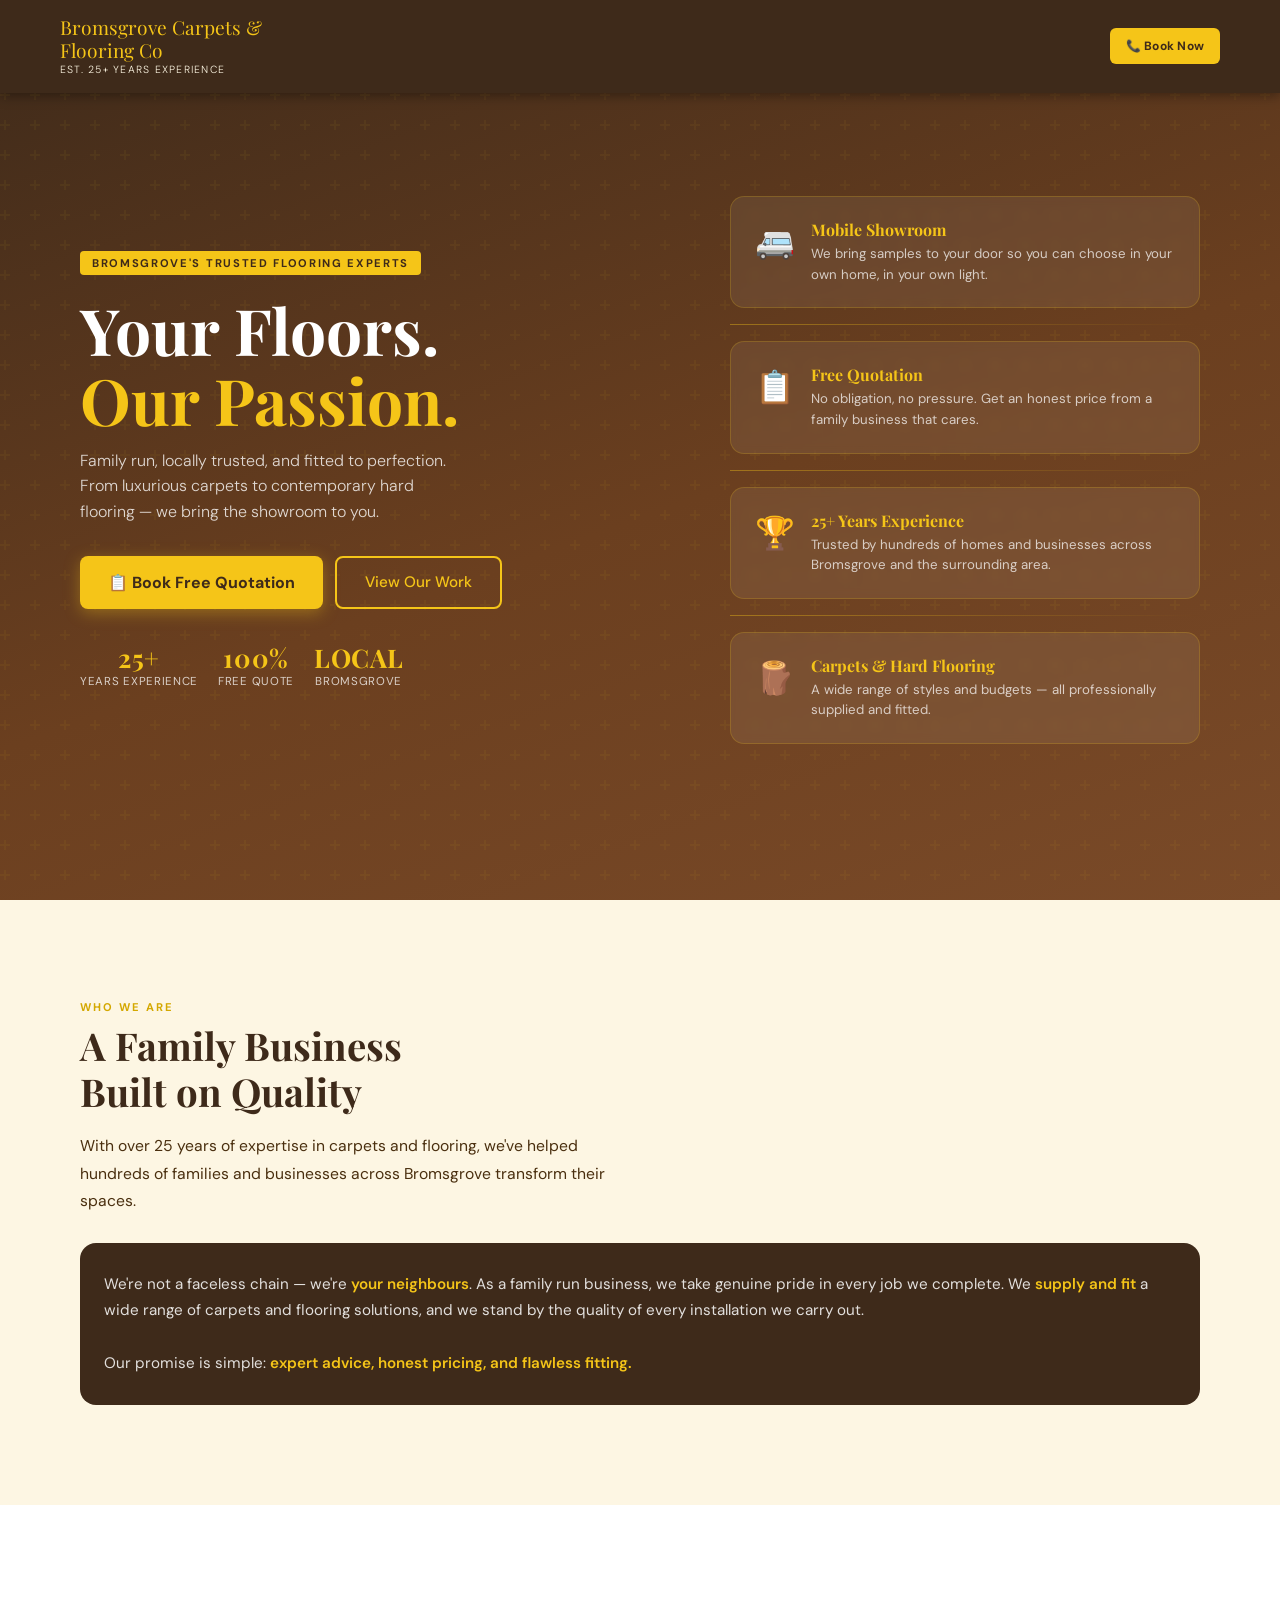
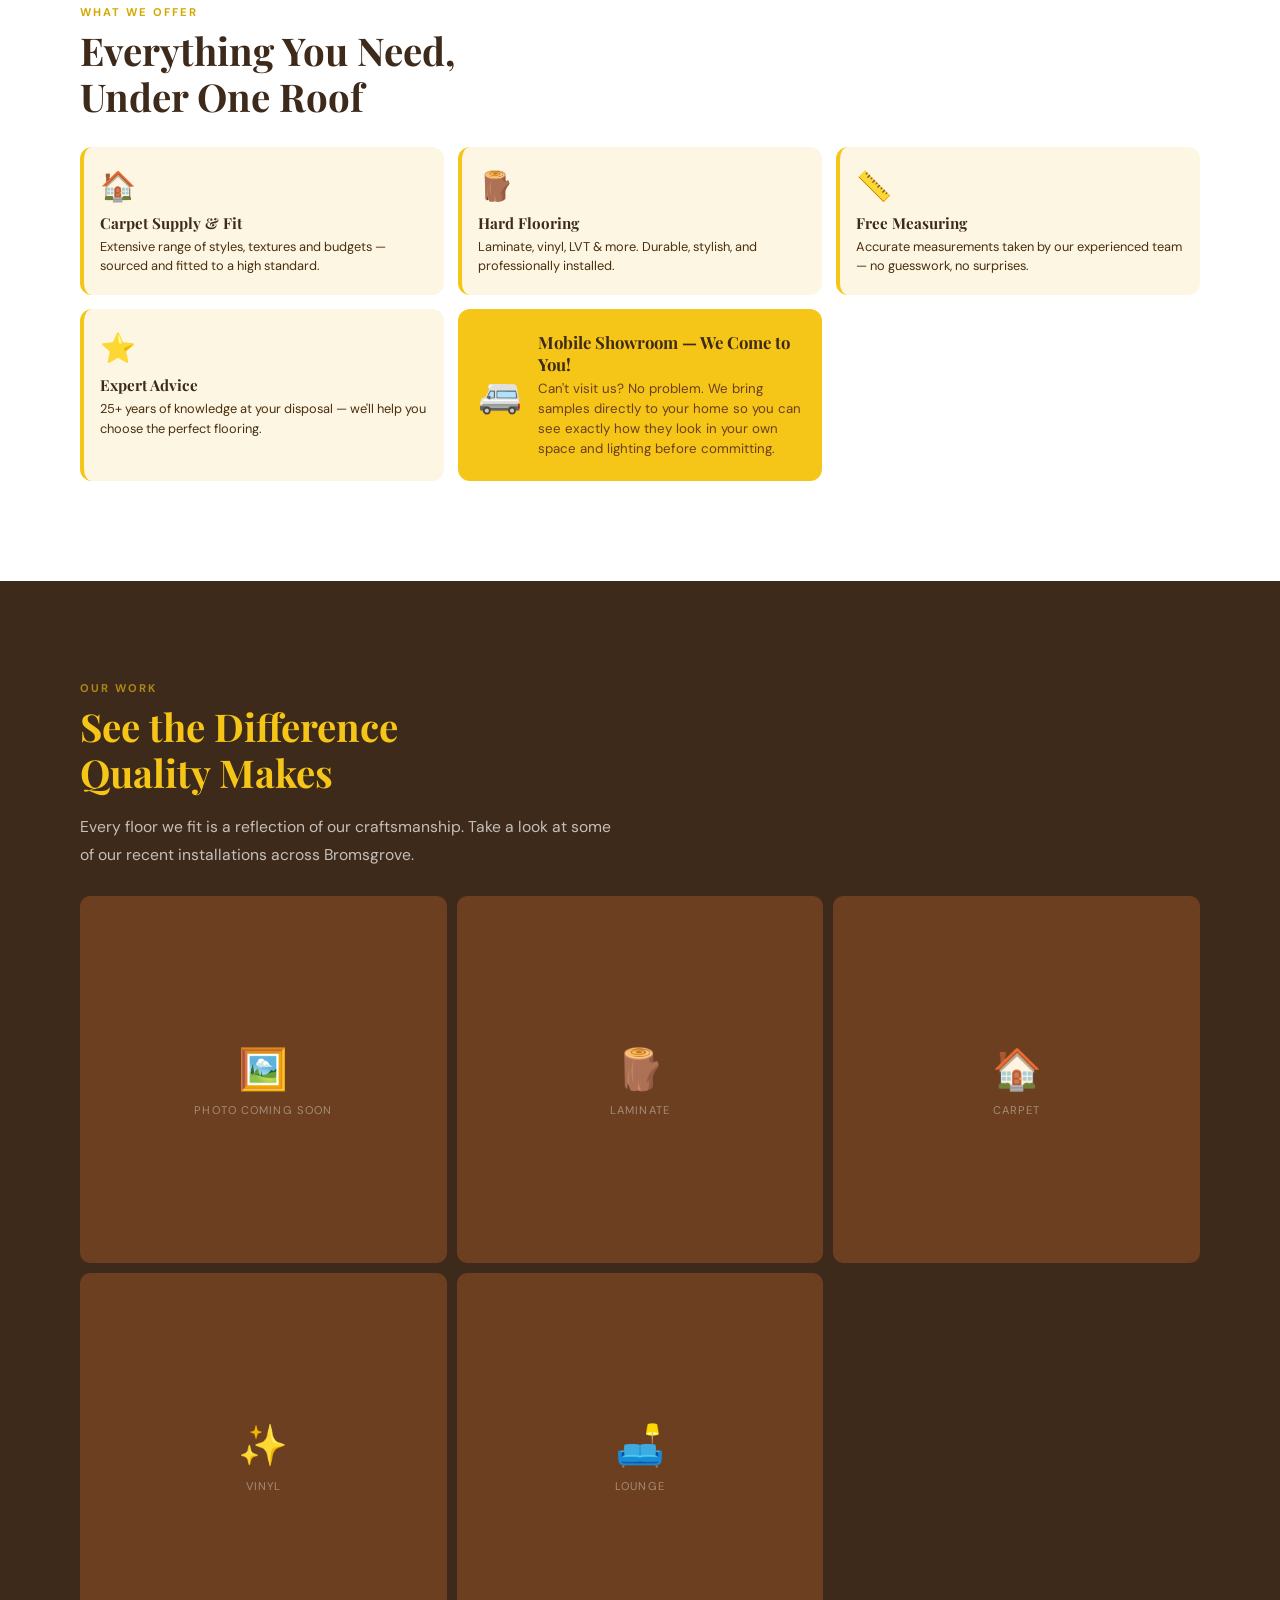
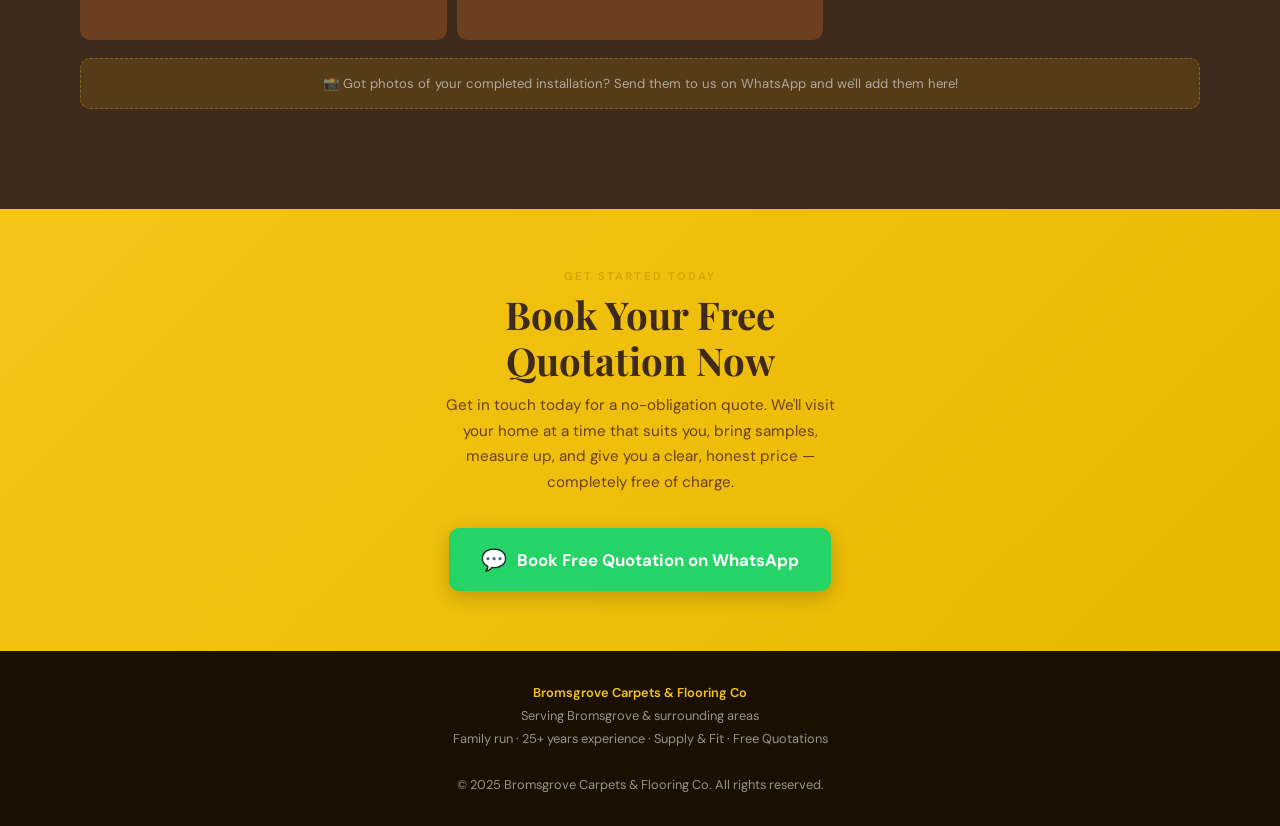
==== index.html @ 05d403a6 "Update index.html" ====
<!DOCTYPE html>
<html lang="en">
<head>
<meta charset="UTF-8">
<meta name="viewport" content="width=device-width, initial-scale=1.0">
<meta name="description" content="Bromsgrove Carpets & Flooring Co – Family run business with over 25 years of experience. Supply, fit, free quotation & mobile showroom in Bromsgrove.">
<meta name="keywords" content="carpets Bromsgrove, flooring Bromsgrove, carpet fitting Bromsgrove, flooring company Bromsgrove, carpet supply fit Bromsgrove">
<title>Bromsgrove Carpets & Flooring Co</title>
<link rel="preconnect" href="https://fonts.googleapis.com">
<link href="https://fonts.googleapis.com/css2?family=Playfair+Display:wght@700;900&family=DM+Sans:wght@300;400;500&display=swap" rel="stylesheet">
<style>
  :root {
    --yellow: #F5C518;
    --yellow-light: #FDE97A;
    --yellow-dark: #D4A800;
    --brown: #3E2A1A;
    --brown-mid: #6B3F1F;
    --brown-light: #A0673A;
    --cream: #FDF6E3;
    --white: #FFFFFF;
    --text-dark: #1A0F00;
    --text-mid: #4A2F0F;
  }

  * { margin: 0; padding: 0; box-sizing: border-box; }

  html { scroll-behavior: smooth; }

  body {
    font-family: 'DM Sans', sans-serif;
    background: var(--cream);
    color: var(--text-dark);
    overflow-x: hidden;
  }

  /* ── HEADER / NAV ── */
  nav {
    position: fixed; top: 0; width: 100%; z-index: 100;
    background: var(--brown);
    display: flex; align-items: center; justify-content: space-between;
    padding: 14px 20px;
    box-shadow: 0 2px 12px rgba(0,0,0,0.4);
  }

  .nav-logo {
    font-family: 'Playfair Display', serif;
    color: var(--yellow);
    font-size: 1.05rem;
    line-height: 1.2;
    max-width: 220px;
  }

  .nav-logo span {
    display: block;
    color: var(--cream);
    font-size: 0.65rem;
    font-family: 'DM Sans', sans-serif;
    font-weight: 300;
    letter-spacing: 0.12em;
    text-transform: uppercase;
    margin-top: 2px;
  }

  .nav-cta {
    background: var(--yellow);
    color: var(--brown);
    font-weight: 700;
    font-size: 0.75rem;
    padding: 10px 16px;
    border-radius: 6px;
    text-decoration: none;
    white-space: nowrap;
    letter-spacing: 0.02em;
    transition: background 0.2s, transform 0.15s;
  }

  .nav-cta:hover { background: var(--yellow-dark); transform: scale(1.03); }

  /* ── HERO ── */
  .hero {
    min-height: 100vh;
    background: linear-gradient(160deg, var(--brown) 0%, var(--brown-mid) 55%, #7a4a28 100%);
    display: flex;
    flex-direction: column;
    justify-content: center;
    align-items: flex-start;
    padding: 110px 24px 60px;
    position: relative;
    overflow: hidden;
  }

  .hero-inner {
    display: flex;
    flex-direction: column;
    width: 100%;
    gap: 40px;
  }

  .hero-left { flex: 1; }

  .hero-right {
    display: none;
  }

  .hero::before {
    content: '';
    position: absolute; inset: 0;
    background: url("data:image/svg+xml,%3Csvg width='60' height='60' viewBox='0 0 60 60' xmlns='http://www.w3.org/2000/svg'%3E%3Cg fill='none' fill-rule='evenodd'%3E%3Cg fill='%23F5C518' fill-opacity='0.05'%3E%3Cpath d='M36 34v-4h-2v4h-4v2h4v4h2v-4h4v-2h-4zm0-30V0h-2v4h-4v2h4v4h2V6h4V4h-4zM6 34v-4H4v4H0v2h4v4h2v-4h4v-2H6zM6 4V0H4v4H0v2h4v4h2V6h4V4H6z'/%3E%3C/g%3E%3C/g%3E%3C/svg%3E");
    pointer-events: none;
  }

  .hero-tag {
    background: var(--yellow);
    color: var(--brown);
    font-size: 0.7rem;
    font-weight: 700;
    letter-spacing: 0.15em;
    text-transform: uppercase;
    padding: 5px 12px;
    border-radius: 4px;
    margin-bottom: 20px;
    display: inline-block;
    animation: fadeUp 0.6s ease both;
  }

  .hero h1 {
    font-family: 'Playfair Display', serif;
    color: var(--white);
    font-size: clamp(2.4rem, 9vw, 4rem);
    line-height: 1.1;
    margin-bottom: 12px;
    animation: fadeUp 0.6s 0.1s ease both;
  }

  .hero h1 em {
    color: var(--yellow);
    font-style: normal;
  }

  .hero-sub {
    color: rgba(255,255,255,0.8);
    font-size: 1rem;
    font-weight: 300;
    line-height: 1.6;
    max-width: 380px;
    margin-bottom: 32px;
    animation: fadeUp 0.6s 0.2s ease both;
  }

  .hero-buttons {
    display: flex; flex-direction: column; gap: 12px; width: 100%;
    animation: fadeUp 0.6s 0.3s ease both;
  }

  .btn-primary {
    background: var(--yellow);
    color: var(--brown);
    font-weight: 700;
    font-size: 1rem;
    padding: 16px 28px;
    border-radius: 8px;
    text-decoration: none;
    text-align: center;
    display: block;
    transition: background 0.2s, transform 0.15s, box-shadow 0.2s;
    box-shadow: 0 4px 16px rgba(245,197,24,0.35);
  }

  .btn-primary:hover { background: var(--yellow-dark); transform: translateY(-2px); box-shadow: 0 6px 20px rgba(245,197,24,0.45); }

  .btn-secondary {
    background: transparent;
    color: var(--yellow);
    font-weight: 500;
    font-size: 0.95rem;
    padding: 14px 28px;
    border-radius: 8px;
    text-decoration: none;
    text-align: center;
    display: block;
    border: 2px solid var(--yellow);
    transition: background 0.2s, color 0.2s;
  }

  .btn-secondary:hover { background: rgba(245,197,24,0.12); }

  .hero-badges {
    display: flex; gap: 20px; margin-top: 36px;
    animation: fadeUp 0.6s 0.4s ease both;
  }

  .badge {
    text-align: center;
    color: rgba(255,255,255,0.75);
    font-size: 0.72rem;
    text-transform: uppercase;
    letter-spacing: 0.06em;
  }

  .badge strong {
    display: block;
    font-family: 'Playfair Display', serif;
    font-size: 1.6rem;
    color: var(--yellow);
    line-height: 1;
    margin-bottom: 3px;
  }

  /* ── SECTIONS ── */
  section { padding: 60px 24px; }

  .section-label {
    font-size: 0.7rem;
    font-weight: 700;
    letter-spacing: 0.18em;
    text-transform: uppercase;
    color: var(--yellow-dark);
    margin-bottom: 8px;
  }

  .section-title {
    font-family: 'Playfair Display', serif;
    font-size: clamp(1.7rem, 6vw, 2.4rem);
    color: var(--brown);
    line-height: 1.2;
    margin-bottom: 18px;
  }

  .section-body {
    color: var(--text-mid);
    font-size: 0.98rem;
    line-height: 1.75;
    max-width: 540px;
  }

  /* ── ABOUT ── */
  .about { background: var(--cream); }

  .about-card {
    background: var(--brown);
    border-radius: 16px;
    padding: 28px 24px;
    margin-top: 28px;
  }

  .about-card p {
    color: rgba(255,255,255,0.85);
    font-size: 0.95rem;
    line-height: 1.75;
  }

  .about-card p strong { color: var(--yellow); font-weight: 600; }

  /* ── SERVICES ── */
  .services { background: var(--white); }

  .service-grid {
    display: grid;
    grid-template-columns: 1fr 1fr;
    gap: 14px;
    margin-top: 28px;
  }

  .service-item {
    background: var(--cream);
    border-radius: 12px;
    padding: 20px 16px;
    border-left: 4px solid var(--yellow);
  }

  .service-item .icon { font-size: 1.8rem; margin-bottom: 8px; }

  .service-item h3 {
    font-family: 'Playfair Display', serif;
    font-size: 0.95rem;
    color: var(--brown);
    margin-bottom: 4px;
  }

  .service-item p {
    font-size: 0.8rem;
    color: var(--text-mid);
    line-height: 1.5;
  }

  .service-highlight {
    grid-column: 1 / -1;
    background: var(--yellow);
    border-left: none;
    border-radius: 12px;
    padding: 22px 20px;
    display: flex;
    align-items: center;
    gap: 16px;
  }

  .service-highlight .icon { font-size: 2.2rem; flex-shrink: 0; }

  .service-highlight h3 {
    font-family: 'Playfair Display', serif;
    font-size: 1.05rem;
    color: var(--brown);
    margin-bottom: 4px;
  }

  .service-highlight p { font-size: 0.83rem; color: var(--brown-mid); line-height: 1.5; }

  /* ── GALLERY ── */
  .gallery { background: var(--brown); }

  .gallery .section-title { color: var(--yellow); }
  .gallery .section-label { color: rgba(245,197,24,0.6); }
  .gallery .section-body { color: rgba(255,255,255,0.7); }

  .gallery-grid {
    display: grid;
    grid-template-columns: 1fr 1fr;
    gap: 10px;
    margin-top: 28px;
  }

  .gallery-item {
    aspect-ratio: 1;
    border-radius: 10px;
    overflow: hidden;
    position: relative;
    background: var(--brown-mid);
    display: flex;
    align-items: center;
    justify-content: center;
    font-size: 2.5rem;
  }

  .gallery-item.wide { grid-column: 1 / -1; aspect-ratio: 2/1; }

  .gallery-placeholder {
    display: flex;
    flex-direction: column;
    align-items: center;
    gap: 8px;
  }

  .gallery-placeholder span {
    font-size: 0.7rem;
    color: rgba(255,255,255,0.4);
    font-family: 'DM Sans', sans-serif;
    text-transform: uppercase;
    letter-spacing: 0.1em;
  }

  .gallery-add-note {
    margin-top: 18px;
    padding: 14px 18px;
    background: rgba(245,197,24,0.12);
    border-radius: 10px;
    border: 1px dashed rgba(245,197,24,0.3);
    color: rgba(255,255,255,0.55);
    font-size: 0.82rem;
    text-align: center;
    line-height: 1.6;
  }

  /* ── QUOTE CTA ── */
  .quote-cta {
    background: linear-gradient(135deg, var(--yellow) 0%, #E8B800 100%);
    text-align: center;
    padding: 60px 24px;
  }

  .quote-cta .section-title { color: var(--brown); margin-bottom: 10px; }

  .quote-cta p {
    color: var(--brown-mid);
    font-size: 0.95rem;
    line-height: 1.7;
    margin-bottom: 32px;
    max-width: 400px;
    margin-left: auto;
    margin-right: auto;
  }

  .btn-whatsapp {
    background: #25D366;
    color: white;
    font-weight: 700;
    font-size: 1.05rem;
    padding: 18px 32px;
    border-radius: 10px;
    text-decoration: none;
    display: inline-flex;
    align-items: center;
    gap: 10px;
    box-shadow: 0 6px 20px rgba(0,0,0,0.2);
    transition: transform 0.15s, box-shadow 0.2s;
  }

  .btn-whatsapp:hover { transform: translateY(-2px); box-shadow: 0 8px 24px rgba(0,0,0,0.25); }

  .whatsapp-icon { font-size: 1.3rem; }

  /* ── FOOTER ── */
  footer {
    background: var(--text-dark);
    color: rgba(255,255,255,0.55);
    text-align: center;
    padding: 30px 24px;
    font-size: 0.8rem;
    line-height: 1.8;
  }

  footer strong { color: var(--yellow); font-weight: 600; }

  /* ── ANIMATIONS ── */
  @keyframes fadeUp {
    from { opacity: 0; transform: translateY(22px); }
    to { opacity: 1; transform: translateY(0); }
  }

  /* ── DESKTOP ── */
  @media (min-width: 640px) {
    .hero { padding: 120px 48px 80px; }
    .hero-buttons { flex-direction: row; width: auto; }
    .btn-primary, .btn-secondary { display: inline-block; }
    section { padding: 80px 48px; }
    .service-grid { grid-template-columns: 1fr 1fr 1fr; }
    .service-highlight { grid-column: auto; }
    .gallery-grid { grid-template-columns: repeat(3, 1fr); }
    .gallery-item.wide { grid-column: auto; aspect-ratio: 1; }
  }

  @media (min-width: 900px) {
    nav { padding: 16px 60px; }
    .nav-logo { font-size: 1.2rem; }
    section { padding: 100px 80px; }
    .hero { padding: 140px 80px 100px; align-items: center; }
    .hero-inner { flex-direction: row; align-items: center; }
    .hero-right {
      display: flex;
      flex: 0 0 42%;
      flex-direction: column;
      gap: 14px;
      animation: fadeUp 0.6s 0.35s ease both;
    }
    .hero-card {
      background: rgba(255,255,255,0.07);
      border: 1px solid rgba(245,197,24,0.2);
      border-radius: 14px;
      padding: 22px 24px;
      display: flex;
      align-items: flex-start;
      gap: 16px;
      backdrop-filter: blur(4px);
      transition: background 0.2s, border-color 0.2s;
    }
    .hero-card:hover {
      background: rgba(255,255,255,0.11);
      border-color: rgba(245,197,24,0.45);
    }
    .hero-card-icon {
      font-size: 2rem;
      flex-shrink: 0;
      margin-top: 2px;
    }
    .hero-card h3 {
      font-family: 'Playfair Display', serif;
      color: var(--yellow);
      font-size: 1rem;
      margin-bottom: 4px;
    }
    .hero-card p {
      color: rgba(255,255,255,0.72);
      font-size: 0.83rem;
      line-height: 1.55;
    }
    .hero-card-divider {
      height: 1px;
      background: linear-gradient(to right, rgba(245,197,24,0.4), transparent);
      margin: 2px 0;
    }
  }
</style>
</head>
<body>

<!-- NAV -->
<nav>
  <div class="nav-logo">
    Bromsgrove Carpets &amp; Flooring Co
    <span>Est. 25+ Years Experience</span>
  </div>
  <a href="https://wa.me/447700000000?text=Hi!%20I%27d%20like%20to%20book%20a%20free%20quotation." class="nav-cta" target="_blank">📞 Book Now</a>
</nav>

<!-- HERO -->
<section class="hero">
  <div class="hero-inner">
    <div class="hero-left">
      <div class="hero-tag">Bromsgrove's Trusted Flooring Experts</div>
      <h1>Your Floors.<br><em>Our Passion.</em></h1>
      <p class="hero-sub">Family run, locally trusted, and fitted to perfection. From luxurious carpets to contemporary hard flooring — we bring the showroom to you.</p>

      <div class="hero-buttons">
        <a href="https://wa.me/447700000000?text=Hi!%20I%27d%20like%20to%20book%20a%20free%20quotation." class="btn-primary" target="_blank">📋 Book Free Quotation</a>
        <a href="#gallery" class="btn-secondary">View Our Work</a>
      </div>

      <div class="hero-badges">
        <div class="badge"><strong>25+</strong>Years Experience</div>
        <div class="badge"><strong>100%</strong>Free Quote</div>
        <div class="badge"><strong>Local</strong>Bromsgrove</div>
      </div>
    </div>

    <div class="hero-right">
      <div class="hero-card">
        <div class="hero-card-icon">🚐</div>
        <div>
          <h3>Mobile Showroom</h3>
          <p>We bring samples to your door so you can choose in your own home, in your own light.</p>
        </div>
      </div>
      <div class="hero-card-divider"></div>
      <div class="hero-card">
        <div class="hero-card-icon">📋</div>
        <div>
          <h3>Free Quotation</h3>
          <p>No obligation, no pressure. Get an honest price from a family business that cares.</p>
        </div>
      </div>
      <div class="hero-card-divider"></div>
      <div class="hero-card">
        <div class="hero-card-icon">🏆</div>
        <div>
          <h3>25+ Years Experience</h3>
          <p>Trusted by hundreds of homes and businesses across Bromsgrove and the surrounding area.</p>
        </div>
      </div>
      <div class="hero-card-divider"></div>
      <div class="hero-card">
        <div class="hero-card-icon">🪵</div>
        <div>
          <h3>Carpets &amp; Hard Flooring</h3>
          <p>A wide range of styles and budgets — all professionally supplied and fitted.</p>
        </div>
      </div>
    </div>
  </div>
</section>

<!-- ABOUT -->
<section class="about" id="about">
  <div class="section-label">Who We Are</div>
  <h2 class="section-title">A Family Business<br>Built on Quality</h2>
  <p class="section-body">With over 25 years of expertise in carpets and flooring, we've helped hundreds of families and businesses across Bromsgrove transform their spaces.</p>
  <div class="about-card">
    <p>We're not a faceless chain — we're <strong>your neighbours</strong>. As a family run business, we take genuine pride in every job we complete. We <strong>supply and fit</strong> a wide range of carpets and flooring solutions, and we stand by the quality of every installation we carry out.<br><br>Our promise is simple: <strong>expert advice, honest pricing, and flawless fitting.</strong></p>
  </div>
</section>

<!-- SERVICES -->
<section class="services" id="services">
  <div class="section-label">What We Offer</div>
  <h2 class="section-title">Everything You Need,<br>Under One Roof</h2>

  <div class="service-grid">
    <div class="service-item">
      <div class="icon">🏠</div>
      <h3>Carpet Supply &amp; Fit</h3>
      <p>Extensive range of styles, textures and budgets — sourced and fitted to a high standard.</p>
    </div>
    <div class="service-item">
      <div class="icon">🪵</div>
      <h3>Hard Flooring</h3>
      <p>Laminate, vinyl, LVT &amp; more. Durable, stylish, and professionally installed.</p>
    </div>
    <div class="service-item">
      <div class="icon">📏</div>
      <h3>Free Measuring</h3>
      <p>Accurate measurements taken by our experienced team — no guesswork, no surprises.</p>
    </div>
    <div class="service-item">
      <div class="icon">⭐</div>
      <h3>Expert Advice</h3>
      <p>25+ years of knowledge at your disposal — we'll help you choose the perfect flooring.</p>
    </div>
    <div class="service-highlight">
      <div class="icon">🚐</div>
      <div>
        <h3>Mobile Showroom — We Come to You!</h3>
        <p>Can't visit us? No problem. We bring samples directly to your home so you can see exactly how they look in your own space and lighting before committing.</p>
      </div>
    </div>
  </div>
</section>

<!-- GALLERY -->
<section class="gallery" id="gallery">
  <div class="section-label">Our Work</div>
  <h2 class="section-title">See the Difference<br>Quality Makes</h2>
  <p class="section-body">Every floor we fit is a reflection of our craftsmanship. Take a look at some of our recent installations across Bromsgrove.</p>

  <div class="gallery-grid">
    <div class="gallery-item wide">
      <div class="gallery-placeholder">🖼️<span>Photo coming soon</span></div>
    </div>
    <div class="gallery-item">
      <div class="gallery-placeholder">🪵<span>Laminate</span></div>
    </div>
    <div class="gallery-item">
      <div class="gallery-placeholder">🏠<span>Carpet</span></div>
    </div>
    <div class="gallery-item">
      <div class="gallery-placeholder">✨<span>Vinyl</span></div>
    </div>
    <div class="gallery-item">
      <div class="gallery-placeholder">🛋️<span>Lounge</span></div>
    </div>
  </div>

  <div class="gallery-add-note">📸 Got photos of your completed installation? Send them to us on WhatsApp and we'll add them here!</div>
</section>

<!-- QUOTE CTA -->
<section class="quote-cta" id="contact">
  <div class="section-label">Get Started Today</div>
  <h2 class="section-title">Book Your Free<br>Quotation Now</h2>
  <p>Get in touch today for a no-obligation quote. We'll visit your home at a time that suits you, bring samples, measure up, and give you a clear, honest price — completely free of charge.</p>

  <a href="https://wa.me/447700000000?text=Hi!%20I%27d%20like%20to%20book%20a%20free%20flooring%20quotation%20please." class="btn-whatsapp" target="_blank">
    <span class="whatsapp-icon">💬</span>
    Book Free Quotation on WhatsApp
  </a>
</section>

<!-- FOOTER -->
<footer>
  <strong>Bromsgrove Carpets &amp; Flooring Co</strong><br>
  Serving Bromsgrove &amp; surrounding areas<br>
  Family run · 25+ years experience · Supply &amp; Fit · Free Quotations<br><br>
  © 2025 Bromsgrove Carpets &amp; Flooring Co. All rights reserved.
</footer>

</body>
</html>
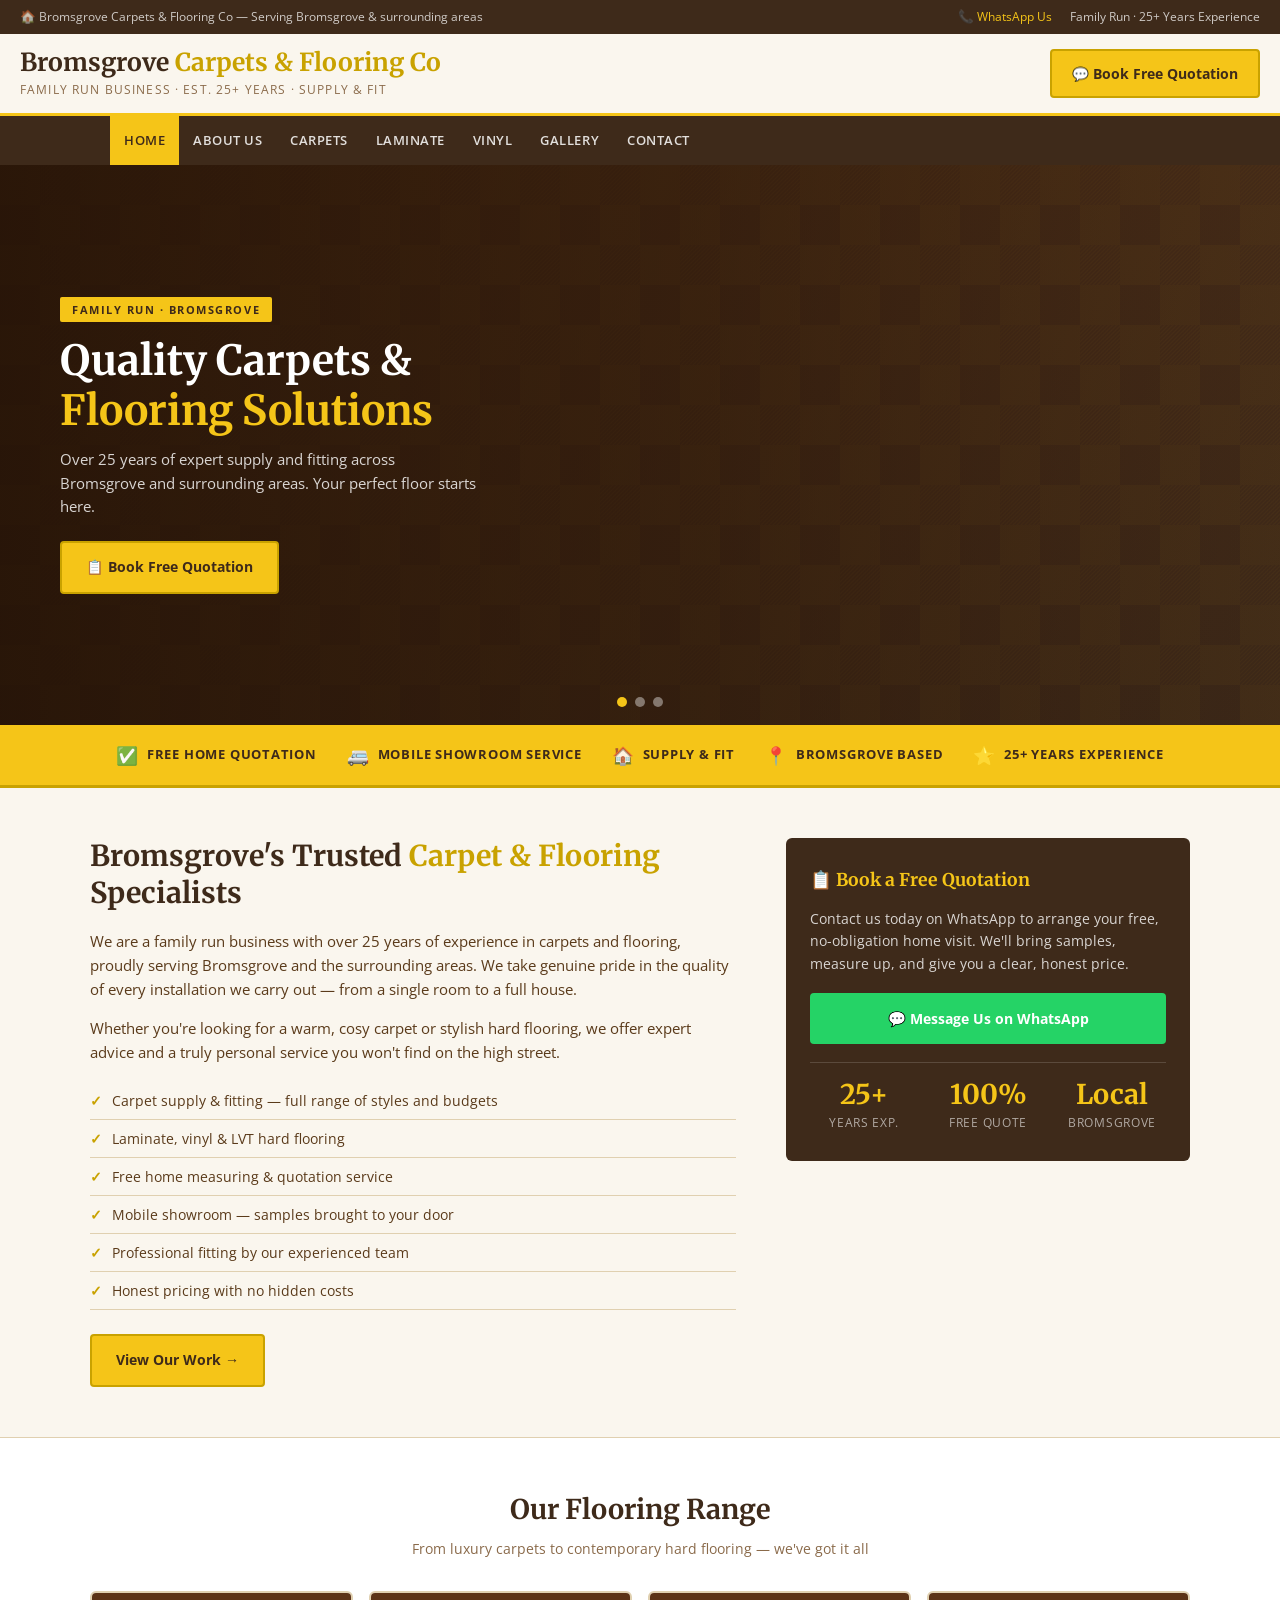
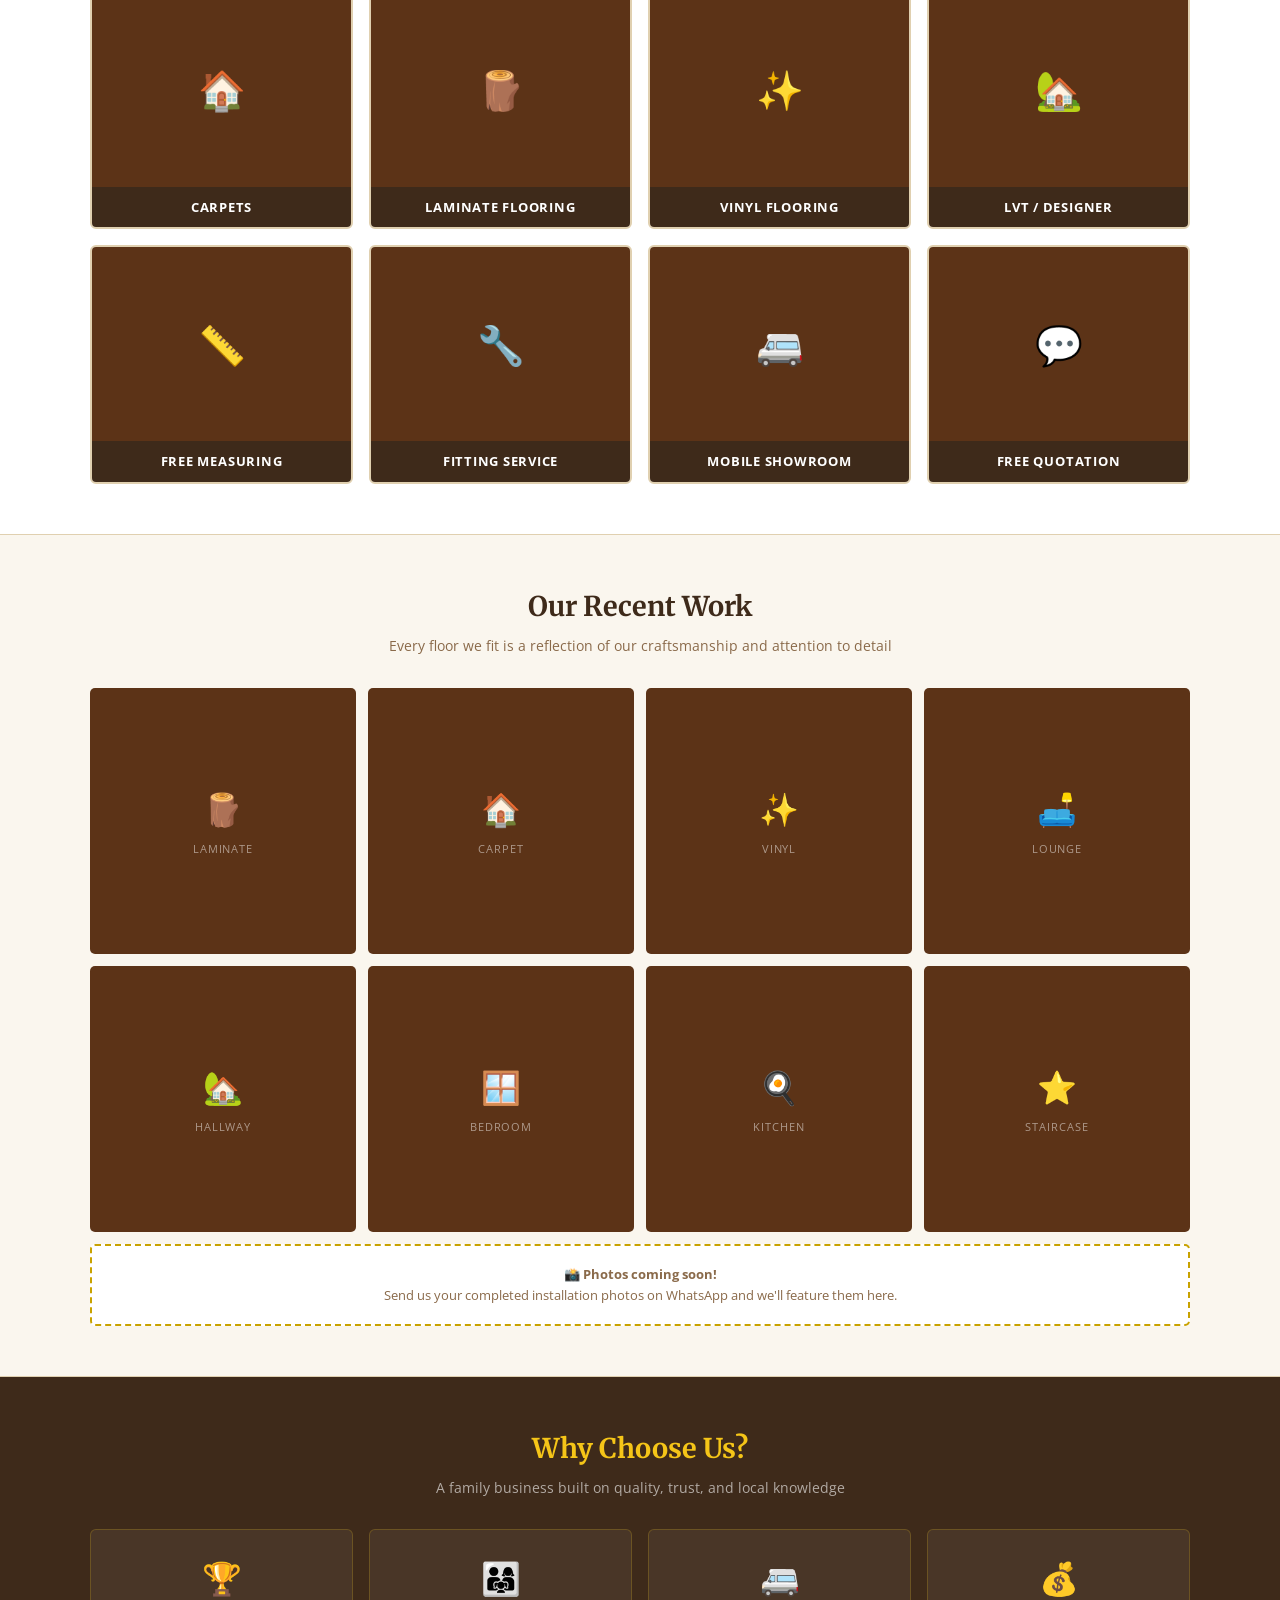
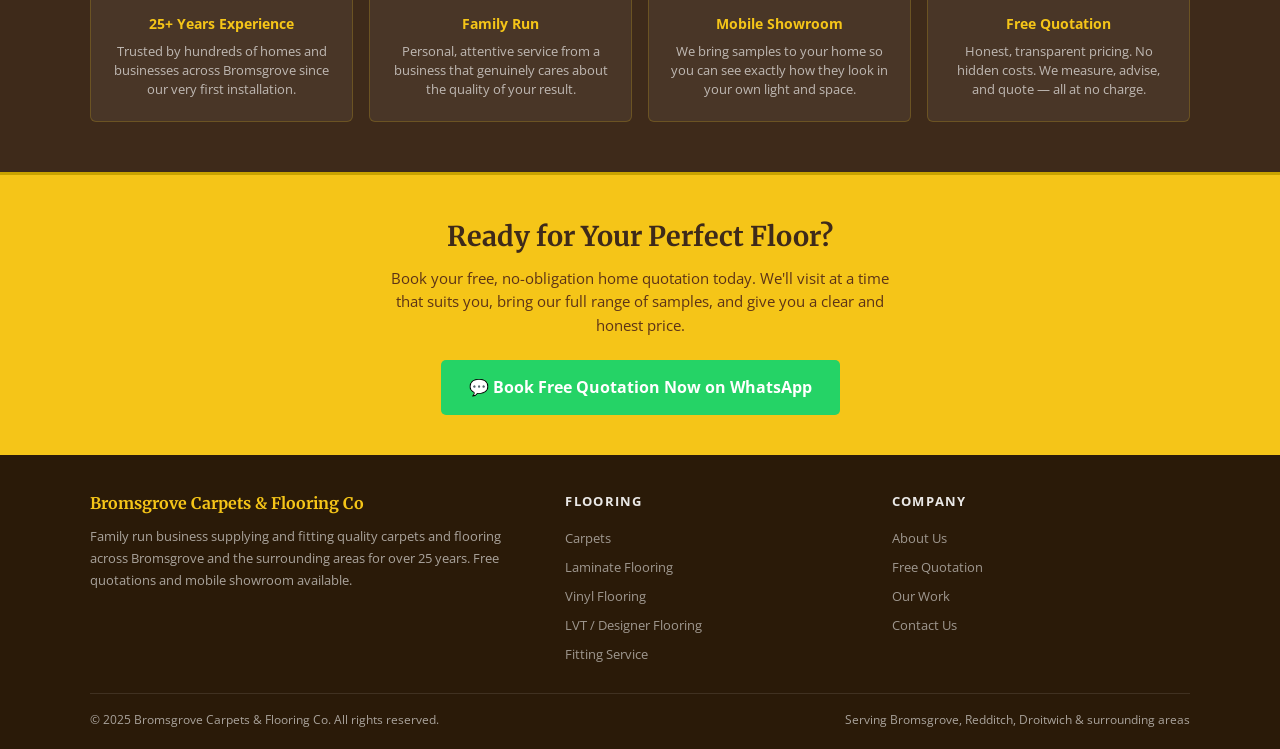
==== commit 839d3494: "Update index.html" ====
--- a/index.html
+++ b/index.html
@@ -3,642 +3,922 @@
 <head>
 <meta charset="UTF-8">
 <meta name="viewport" content="width=device-width, initial-scale=1.0">
-<meta name="description" content="Bromsgrove Carpets & Flooring Co – Family run business with over 25 years of experience. Supply, fit, free quotation & mobile showroom in Bromsgrove.">
-<meta name="keywords" content="carpets Bromsgrove, flooring Bromsgrove, carpet fitting Bromsgrove, flooring company Bromsgrove, carpet supply fit Bromsgrove">
-<title>Bromsgrove Carpets & Flooring Co</title>
+<meta name="description" content="Bromsgrove Carpets & Flooring Co – Family run business with over 25 years of experience supplying and fitting carpets and flooring in Bromsgrove. Free quotation & mobile showroom.">
+<meta name="keywords" content="carpets Bromsgrove, flooring Bromsgrove, carpet fitting Bromsgrove, flooring company Bromsgrove, carpet fitter Bromsgrove, free quotation flooring Bromsgrove">
+<title>Bromsgrove Carpets & Flooring Co | Carpet & Flooring Fitters Bromsgrove</title>
 <link rel="preconnect" href="https://fonts.googleapis.com">
-<link href="https://fonts.googleapis.com/css2?family=Playfair+Display:wght@700;900&family=DM+Sans:wght@300;400;500&display=swap" rel="stylesheet">
+<link href="https://fonts.googleapis.com/css2?family=Merriweather:wght@400;700&family=Open+Sans:wght@300;400;600;700&display=swap" rel="stylesheet">
 <style>
-  :root {
-    --yellow: #F5C518;
-    --yellow-light: #FDE97A;
-    --yellow-dark: #D4A800;
-    --brown: #3E2A1A;
-    --brown-mid: #6B3F1F;
-    --brown-light: #A0673A;
-    --cream: #FDF6E3;
-    --white: #FFFFFF;
-    --text-dark: #1A0F00;
-    --text-mid: #4A2F0F;
+
+* { margin: 0; padding: 0; box-sizing: border-box; }
+html { scroll-behavior: smooth; }
+
+:root {
+  --yellow: #F5C518;
+  --yellow-dark: #C9A200;
+  --yellow-pale: #FDF3C0;
+  --brown: #3E2A1A;
+  --brown-mid: #5C3317;
+  --brown-light: #8B5A2B;
+  --cream: #FAF6EE;
+  --white: #FFFFFF;
+  --text: #2a1a08;
+  --text-mid: #5a3a1a;
+  --text-light: #8a6a4a;
+  --border: #e0d0b0;
+}
+
+body {
+  font-family: 'Open Sans', sans-serif;
+  color: var(--text);
+  background: var(--white);
+  font-size: 15px;
+  line-height: 1.6;
+}
+
+a { color: var(--brown-mid); text-decoration: none; }
+a:hover { color: var(--yellow-dark); }
+
+/* ─── TOP BAR ─── */
+.topbar {
+  background: var(--brown);
+  color: rgba(255,255,255,0.75);
+  font-size: 0.78rem;
+  padding: 7px 20px;
+  display: flex;
+  justify-content: space-between;
+  align-items: center;
+  flex-wrap: wrap;
+  gap: 6px;
+}
+.topbar a { color: var(--yellow); }
+.topbar a:hover { color: var(--yellow-dark); }
+.topbar-right { display: flex; gap: 18px; align-items: center; }
+
+/* ─── HEADER ─── */
+header {
+  background: var(--cream);
+  border-bottom: 3px solid var(--yellow);
+  padding: 14px 20px;
+  display: flex;
+  align-items: center;
+  justify-content: space-between;
+  flex-wrap: wrap;
+  gap: 12px;
+}
+
+.logo-block h1 {
+  font-family: 'Merriweather', serif;
+  font-size: clamp(1.1rem, 3.5vw, 1.55rem);
+  color: var(--brown);
+  line-height: 1.2;
+}
+
+.logo-block h1 span { color: var(--yellow-dark); }
+
+.logo-block p {
+  font-size: 0.72rem;
+  color: var(--text-light);
+  text-transform: uppercase;
+  letter-spacing: 0.1em;
+  margin-top: 3px;
+}
+
+.header-cta {
+  background: var(--yellow);
+  color: var(--brown);
+  font-weight: 700;
+  font-size: 0.85rem;
+  padding: 12px 20px;
+  border-radius: 4px;
+  display: inline-flex;
+  align-items: center;
+  gap: 8px;
+  white-space: nowrap;
+  border: 2px solid var(--yellow-dark);
+  transition: background 0.2s;
+}
+.header-cta:hover { background: var(--yellow-dark); color: var(--white); }
+
+/* ─── NAV ─── */
+nav {
+  background: var(--brown);
+  position: sticky;
+  top: 0;
+  z-index: 100;
+}
+
+.nav-inner {
+  display: flex;
+  align-items: center;
+  justify-content: space-between;
+  padding: 0 20px;
+  max-width: 1100px;
+  margin: 0 auto;
+}
+
+.nav-links {
+  display: flex;
+  list-style: none;
+  flex-wrap: wrap;
+}
+
+.nav-links li a {
+  display: block;
+  color: rgba(255,255,255,0.85);
+  font-size: 0.8rem;
+  font-weight: 600;
+  letter-spacing: 0.04em;
+  text-transform: uppercase;
+  padding: 14px 14px;
+  transition: background 0.15s, color 0.15s;
+}
+
+.nav-links li a:hover,
+.nav-links li a.active {
+  background: var(--yellow);
+  color: var(--brown);
+}
+
+.nav-mobile-btn {
+  display: none;
+  background: none;
+  border: none;
+  color: var(--yellow);
+  font-size: 1.6rem;
+  cursor: pointer;
+  padding: 10px 0;
+}
+
+/* ─── HERO SLIDER ─── */
+.hero {
+  position: relative;
+  background: var(--brown);
+  overflow: hidden;
+  height: 420px;
+}
+
+@media (min-width: 768px) { .hero { height: 500px; } }
+@media (min-width: 1100px) { .hero { height: 560px; } }
+
+.slide {
+  position: absolute; inset: 0;
+  display: flex;
+  align-items: center;
+  opacity: 0;
+  transition: opacity 0.8s ease;
+  pointer-events: none;
+}
+
+.slide.active { opacity: 1; pointer-events: all; }
+
+.slide-bg {
+  position: absolute; inset: 0;
+  background-size: cover;
+  background-position: center;
+  transform: scale(1.04);
+  transition: transform 6s ease;
+}
+
+.slide.active .slide-bg { transform: scale(1); }
+
+.slide-overlay {
+  position: absolute; inset: 0;
+  background: linear-gradient(to right, rgba(30,15,5,0.82) 0%, rgba(30,15,5,0.5) 55%, rgba(30,15,5,0.1) 100%);
+}
+
+.slide-content {
+  position: relative; z-index: 2;
+  padding: 30px 28px;
+  max-width: 580px;
+}
+
+@media (min-width: 768px) { .slide-content { padding: 40px 60px; } }
+
+.slide-tag {
+  display: inline-block;
+  background: var(--yellow);
+  color: var(--brown);
+  font-size: 0.68rem;
+  font-weight: 700;
+  letter-spacing: 0.14em;
+  text-transform: uppercase;
+  padding: 4px 12px;
+  border-radius: 2px;
+  margin-bottom: 14px;
+}
+
+.slide-content h2 {
+  font-family: 'Merriweather', serif;
+  color: var(--white);
+  font-size: clamp(1.6rem, 5vw, 2.6rem);
+  line-height: 1.2;
+  margin-bottom: 12px;
+}
+
+.slide-content h2 em {
+  color: var(--yellow);
+  font-style: normal;
+}
+
+.slide-content p {
+  color: rgba(255,255,255,0.82);
+  font-size: 0.93rem;
+  margin-bottom: 22px;
+  max-width: 420px;
+}
+
+.btn-yellow {
+  background: var(--yellow);
+  color: var(--brown);
+  font-weight: 700;
+  font-size: 0.88rem;
+  padding: 13px 24px;
+  border-radius: 4px;
+  display: inline-block;
+  border: 2px solid var(--yellow-dark);
+  transition: background 0.2s;
+}
+.btn-yellow:hover { background: var(--yellow-dark); color: var(--white); }
+
+.slide-dots {
+  position: absolute; bottom: 18px; left: 50%;
+  transform: translateX(-50%);
+  display: flex; gap: 8px; z-index: 5;
+}
+.dot {
+  width: 10px; height: 10px;
+  border-radius: 50%;
+  background: rgba(255,255,255,0.4);
+  cursor: pointer;
+  transition: background 0.2s;
+  border: none;
+}
+.dot.active { background: var(--yellow); }
+
+.slide-1 .slide-bg {
+  background: linear-gradient(135deg, #5C3317 0%, #3E2A1A 100%);
+  background-image: url("data:image/svg+xml,%3Csvg width='80' height='80' viewBox='0 0 80 80' xmlns='http://www.w3.org/2000/svg'%3E%3Cg fill='none'%3E%3Cg fill='%23F5C518' fill-opacity='0.04'%3E%3Cpath d='M0 0h40v40H0V0zm40 40h40v40H40V40zm0-40h2l-2 2V0zm0 4l4-4h2l-6 6V4zm0 4l8-8h2L40 10V8zm0 4L52 0h2L40 14v-2zm0 4L56 0h2L40 18v-2zm0 4L60 0h2L40 22v-2zm0 4L64 0h2L40 26v-2zm0 4L68 0h2L40 30v-2zm0 4L72 0h2L40 34v-2zm0 4L76 0h2L40 38v-2zm0 4L80 0v2L42 40h-2zm4 0L80 4v2L46 40h-2zm4 0L80 8v2L50 40h-2zm4 0L80 12v2L54 40h-2zm4 0L80 16v2L58 40h-2zm4 0L80 20v2L62 40h-2zm4 0L80 24v2L66 40h-2zm4 0L80 28v2L70 40h-2zm4 0L80 32v2L74 40h-2zm4 0L80 36v2L78 40h-2zm4 0L80 40h-2'/%3E%3C/g%3E%3C/g%3E%3C/svg%3E"), linear-gradient(135deg, #5C3317 0%, #3E2A1A 100%);
+}
+.slide-2 .slide-bg { background: linear-gradient(160deg, #3E2A1A 0%, #6B3F1F 100%); }
+.slide-3 .slide-bg { background: linear-gradient(135deg, #6B3F1F 0%, #3E2A1A 100%); }
+
+/* ─── YELLOW BANNER ─── */
+.banner {
+  background: var(--yellow);
+  padding: 16px 20px;
+  border-bottom: 3px solid var(--yellow-dark);
+}
+
+.banner-inner {
+  max-width: 1100px;
+  margin: 0 auto;
+  display: flex;
+  flex-wrap: wrap;
+  gap: 10px 30px;
+  align-items: center;
+  justify-content: center;
+}
+
+.banner-item {
+  display: flex;
+  align-items: center;
+  gap: 8px;
+  font-weight: 700;
+  font-size: 0.82rem;
+  color: var(--brown);
+  text-transform: uppercase;
+  letter-spacing: 0.06em;
+}
+
+.banner-item .icon { font-size: 1.1rem; }
+
+/* ─── INTRO SECTION ─── */
+.intro {
+  background: var(--cream);
+  padding: 50px 20px;
+  border-bottom: 1px solid var(--border);
+}
+
+.intro-inner {
+  max-width: 1100px;
+  margin: 0 auto;
+  display: grid;
+  grid-template-columns: 1fr;
+  gap: 36px;
+}
+
+@media (min-width: 768px) {
+  .intro-inner { grid-template-columns: 1.6fr 1fr; gap: 50px; align-items: start; }
+}
+
+.intro h2 {
+  font-family: 'Merriweather', serif;
+  font-size: clamp(1.3rem, 3.5vw, 1.8rem);
+  color: var(--brown);
+  margin-bottom: 16px;
+  line-height: 1.3;
+}
+
+.intro h2 span { color: var(--yellow-dark); }
+
+.intro p { color: var(--text-mid); margin-bottom: 14px; font-size: 0.95rem; }
+
+.intro ul {
+  list-style: none;
+  margin: 18px 0 24px;
+}
+
+.intro ul li {
+  padding: 7px 0;
+  border-bottom: 1px solid var(--border);
+  color: var(--text-mid);
+  font-size: 0.9rem;
+  display: flex;
+  align-items: center;
+  gap: 10px;
+}
+
+.intro ul li::before {
+  content: '✓';
+  color: var(--yellow-dark);
+  font-weight: 700;
+  flex-shrink: 0;
+}
+
+.intro-aside {
+  background: var(--brown);
+  border-radius: 6px;
+  padding: 28px 24px;
+  color: white;
+}
+
+.intro-aside h3 {
+  font-family: 'Merriweather', serif;
+  color: var(--yellow);
+  font-size: 1.1rem;
+  margin-bottom: 14px;
+}
+
+.intro-aside p { color: rgba(255,255,255,0.8); font-size: 0.88rem; margin-bottom: 18px; }
+
+.btn-whatsapp {
+  background: #25D366;
+  color: white;
+  font-weight: 700;
+  font-size: 0.9rem;
+  padding: 14px 20px;
+  border-radius: 4px;
+  display: flex;
+  align-items: center;
+  justify-content: center;
+  gap: 10px;
+  transition: background 0.2s;
+  text-align: center;
+}
+.btn-whatsapp:hover { background: #1da855; color: white; }
+
+.intro-aside .stat-row {
+  display: flex;
+  gap: 16px;
+  margin-top: 18px;
+  padding-top: 18px;
+  border-top: 1px solid rgba(255,255,255,0.15);
+}
+
+.stat { text-align: center; flex: 1; }
+.stat strong {
+  display: block;
+  font-family: 'Merriweather', serif;
+  font-size: 1.7rem;
+  color: var(--yellow);
+  line-height: 1;
+}
+.stat span { font-size: 0.72rem; color: rgba(255,255,255,0.6); text-transform: uppercase; letter-spacing: 0.06em; }
+
+/* ─── PRODUCT PANELS ─── */
+.panels {
+  padding: 50px 20px;
+  background: var(--white);
+  border-bottom: 1px solid var(--border);
+}
+
+.section-heading {
+  text-align: center;
+  margin-bottom: 30px;
+  max-width: 1100px;
+  margin-left: auto;
+  margin-right: auto;
+}
+
+.section-heading h2 {
+  font-family: 'Merriweather', serif;
+  font-size: clamp(1.25rem, 3vw, 1.7rem);
+  color: var(--brown);
+  margin-bottom: 6px;
+}
+
+.section-heading p { color: var(--text-light); font-size: 0.9rem; }
+
+.panel-grid {
+  max-width: 1100px;
+  margin: 0 auto;
+  display: grid;
+  grid-template-columns: 1fr 1fr;
+  gap: 16px;
+}
+
+@media (min-width: 640px) { .panel-grid { grid-template-columns: repeat(3, 1fr); } }
+@media (min-width: 900px) { .panel-grid { grid-template-columns: repeat(4, 1fr); } }
+
+.panel {
+  border-radius: 6px;
+  overflow: hidden;
+  border: 2px solid var(--border);
+  transition: border-color 0.2s, transform 0.2s, box-shadow 0.2s;
+  background: var(--cream);
+  cursor: pointer;
+}
+
+.panel:hover {
+  border-color: var(--yellow);
+  transform: translateY(-3px);
+  box-shadow: 0 6px 20px rgba(62,42,26,0.13);
+}
+
+.panel-img {
+  aspect-ratio: 4/3;
+  background: var(--brown-mid);
+  display: flex;
+  align-items: center;
+  justify-content: center;
+  font-size: 2.4rem;
+}
+
+.panel-label {
+  background: var(--brown);
+  color: var(--white);
+  text-align: center;
+  padding: 10px 8px;
+  font-size: 0.8rem;
+  font-weight: 700;
+  text-transform: uppercase;
+  letter-spacing: 0.06em;
+  transition: background 0.2s;
+}
+
+.panel:hover .panel-label { background: var(--yellow-dark); }
+
+/* ─── GALLERY ─── */
+.gallery-section {
+  padding: 50px 20px;
+  background: var(--cream);
+  border-bottom: 1px solid var(--border);
+}
+
+.gallery-grid {
+  max-width: 1100px;
+  margin: 0 auto;
+  display: grid;
+  grid-template-columns: 1fr 1fr;
+  gap: 12px;
+}
+
+@media (min-width: 640px) { .gallery-grid { grid-template-columns: repeat(3, 1fr); } }
+@media (min-width: 900px) { .gallery-grid { grid-template-columns: repeat(4, 1fr); } }
+
+.gallery-item {
+  aspect-ratio: 1;
+  border-radius: 5px;
+  background: var(--brown-mid);
+  display: flex;
+  flex-direction: column;
+  align-items: center;
+  justify-content: center;
+  gap: 6px;
+  font-size: 2rem;
+  border: 2px solid transparent;
+  transition: border-color 0.2s, transform 0.2s;
+}
+
+.gallery-item:hover { border-color: var(--yellow); transform: scale(1.02); }
+
+.gallery-item span.lbl {
+  font-size: 0.7rem;
+  color: rgba(255,255,255,0.5);
+  text-transform: uppercase;
+  letter-spacing: 0.08em;
+  font-family: 'Open Sans', sans-serif;
+}
+
+.gallery-add {
+  grid-column: 1 / -1;
+  background: white;
+  border: 2px dashed var(--yellow-dark);
+  border-radius: 5px;
+  padding: 18px;
+  text-align: center;
+  font-size: 0.82rem;
+  color: var(--text-light);
+  line-height: 1.6;
+}
+
+/* ─── WHY US ─── */
+.why-us {
+  padding: 50px 20px;
+  background: var(--brown);
+}
+
+.why-us .section-heading h2 { color: var(--yellow); }
+.why-us .section-heading p { color: rgba(255,255,255,0.6); }
+
+.why-grid {
+  max-width: 1100px;
+  margin: 0 auto;
+  display: grid;
+  grid-template-columns: 1fr 1fr;
+  gap: 16px;
+}
+
+@media (min-width: 768px) { .why-grid { grid-template-columns: repeat(4, 1fr); } }
+
+.why-item {
+  background: rgba(255,255,255,0.06);
+  border: 1px solid rgba(245,197,24,0.2);
+  border-radius: 6px;
+  padding: 22px 18px;
+  text-align: center;
+  transition: background 0.2s, border-color 0.2s;
+}
+
+.why-item:hover { background: rgba(255,255,255,0.1); border-color: var(--yellow); }
+
+.why-item .icon { font-size: 2rem; margin-bottom: 10px; display: block; }
+.why-item h3 { font-size: 0.88rem; font-weight: 700; color: var(--yellow); margin-bottom: 6px; }
+.why-item p { font-size: 0.8rem; color: rgba(255,255,255,0.65); line-height: 1.5; }
+
+/* ─── CTA STRIP ─── */
+.cta-strip {
+  background: var(--yellow);
+  padding: 40px 20px;
+  text-align: center;
+  border-top: 3px solid var(--yellow-dark);
+}
+
+.cta-strip h2 {
+  font-family: 'Merriweather', serif;
+  color: var(--brown);
+  font-size: clamp(1.2rem, 3vw, 1.7rem);
+  margin-bottom: 8px;
+}
+
+.cta-strip p {
+  color: var(--brown-mid);
+  font-size: 0.92rem;
+  margin-bottom: 22px;
+  max-width: 500px;
+  margin-left: auto;
+  margin-right: auto;
+}
+
+.cta-strip .btn-whatsapp {
+  display: inline-flex;
+  padding: 15px 28px;
+  font-size: 1rem;
+  border-radius: 5px;
+  max-width: 420px;
+  margin: 0 auto;
+}
+
+/* ─── FOOTER ─── */
+footer {
+  background: var(--text);
+  color: rgba(255,255,255,0.6);
+  padding: 36px 20px 20px;
+}
+
+.footer-inner {
+  max-width: 1100px;
+  margin: 0 auto;
+  display: grid;
+  grid-template-columns: 1fr;
+  gap: 28px;
+  padding-bottom: 24px;
+  border-bottom: 1px solid rgba(255,255,255,0.1);
+}
+
+@media (min-width: 640px) { .footer-inner { grid-template-columns: 1.5fr 1fr 1fr; } }
+
+.footer-brand h3 {
+  font-family: 'Merriweather', serif;
+  color: var(--yellow);
+  font-size: 1rem;
+  margin-bottom: 8px;
+}
+
+.footer-brand p { font-size: 0.82rem; line-height: 1.7; }
+
+.footer-col h4 {
+  color: rgba(255,255,255,0.9);
+  font-size: 0.8rem;
+  text-transform: uppercase;
+  letter-spacing: 0.1em;
+  margin-bottom: 12px;
+}
+
+.footer-col ul { list-style: none; }
+.footer-col ul li { font-size: 0.82rem; padding: 4px 0; }
+.footer-col ul li a { color: rgba(255,255,255,0.55); }
+.footer-col ul li a:hover { color: var(--yellow); }
+
+.footer-bottom {
+  max-width: 1100px;
+  margin: 16px auto 0;
+  display: flex;
+  justify-content: space-between;
+  flex-wrap: wrap;
+  gap: 6px;
+  font-size: 0.75rem;
+}
+
+/* ─── MOBILE NAV ─── */
+@media (max-width: 700px) {
+  .topbar-right { display: none; }
+  .nav-links { display: none; flex-direction: column; width: 100%; }
+  .nav-links.open { display: flex; }
+  .nav-links li a { padding: 13px 20px; border-bottom: 1px solid rgba(255,255,255,0.06); }
+  .nav-mobile-btn { display: block; }
+  .nav-logo-small {
+    color: var(--yellow);
+    font-size: 0.82rem;
+    font-weight: 700;
+    font-family: 'Merriweather', serif;
   }
-
-  * { margin: 0; padding: 0; box-sizing: border-box; }
-
-  html { scroll-behavior: smooth; }
-
-  body {
-    font-family: 'DM Sans', sans-serif;
-    background: var(--cream);
-    color: var(--text-dark);
-    overflow-x: hidden;
-  }
-
-  /* ── HEADER / NAV ── */
-  nav {
-    position: fixed; top: 0; width: 100%; z-index: 100;
-    background: var(--brown);
-    display: flex; align-items: center; justify-content: space-between;
-    padding: 14px 20px;
-    box-shadow: 0 2px 12px rgba(0,0,0,0.4);
-  }
-
-  .nav-logo {
-    font-family: 'Playfair Display', serif;
-    color: var(--yellow);
-    font-size: 1.05rem;
-    line-height: 1.2;
-    max-width: 220px;
-  }
-
-  .nav-logo span {
-    display: block;
-    color: var(--cream);
-    font-size: 0.65rem;
-    font-family: 'DM Sans', sans-serif;
-    font-weight: 300;
-    letter-spacing: 0.12em;
-    text-transform: uppercase;
-    margin-top: 2px;
-  }
-
-  .nav-cta {
-    background: var(--yellow);
-    color: var(--brown);
-    font-weight: 700;
-    font-size: 0.75rem;
-    padding: 10px 16px;
-    border-radius: 6px;
-    text-decoration: none;
-    white-space: nowrap;
-    letter-spacing: 0.02em;
-    transition: background 0.2s, transform 0.15s;
-  }
-
-  .nav-cta:hover { background: var(--yellow-dark); transform: scale(1.03); }
-
-  /* ── HERO ── */
-  .hero {
-    min-height: 100vh;
-    background: linear-gradient(160deg, var(--brown) 0%, var(--brown-mid) 55%, #7a4a28 100%);
-    display: flex;
-    flex-direction: column;
-    justify-content: center;
-    align-items: flex-start;
-    padding: 110px 24px 60px;
-    position: relative;
-    overflow: hidden;
-  }
-
-  .hero-inner {
-    display: flex;
-    flex-direction: column;
-    width: 100%;
-    gap: 40px;
-  }
-
-  .hero-left { flex: 1; }
-
-  .hero-right {
-    display: none;
-  }
-
-  .hero::before {
-    content: '';
-    position: absolute; inset: 0;
-    background: url("data:image/svg+xml,%3Csvg width='60' height='60' viewBox='0 0 60 60' xmlns='http://www.w3.org/2000/svg'%3E%3Cg fill='none' fill-rule='evenodd'%3E%3Cg fill='%23F5C518' fill-opacity='0.05'%3E%3Cpath d='M36 34v-4h-2v4h-4v2h4v4h2v-4h4v-2h-4zm0-30V0h-2v4h-4v2h4v4h2V6h4V4h-4zM6 34v-4H4v4H0v2h4v4h2v-4h4v-2H6zM6 4V0H4v4H0v2h4v4h2V6h4V4H6z'/%3E%3C/g%3E%3C/g%3E%3C/svg%3E");
-    pointer-events: none;
-  }
-
-  .hero-tag {
-    background: var(--yellow);
-    color: var(--brown);
-    font-size: 0.7rem;
-    font-weight: 700;
-    letter-spacing: 0.15em;
-    text-transform: uppercase;
-    padding: 5px 12px;
-    border-radius: 4px;
-    margin-bottom: 20px;
-    display: inline-block;
-    animation: fadeUp 0.6s ease both;
-  }
-
-  .hero h1 {
-    font-family: 'Playfair Display', serif;
-    color: var(--white);
-    font-size: clamp(2.4rem, 9vw, 4rem);
-    line-height: 1.1;
-    margin-bottom: 12px;
-    animation: fadeUp 0.6s 0.1s ease both;
-  }
-
-  .hero h1 em {
-    color: var(--yellow);
-    font-style: normal;
-  }
-
-  .hero-sub {
-    color: rgba(255,255,255,0.8);
-    font-size: 1rem;
-    font-weight: 300;
-    line-height: 1.6;
-    max-width: 380px;
-    margin-bottom: 32px;
-    animation: fadeUp 0.6s 0.2s ease both;
-  }
-
-  .hero-buttons {
-    display: flex; flex-direction: column; gap: 12px; width: 100%;
-    animation: fadeUp 0.6s 0.3s ease both;
-  }
-
-  .btn-primary {
-    background: var(--yellow);
-    color: var(--brown);
-    font-weight: 700;
-    font-size: 1rem;
-    padding: 16px 28px;
-    border-radius: 8px;
-    text-decoration: none;
-    text-align: center;
-    display: block;
-    transition: background 0.2s, transform 0.15s, box-shadow 0.2s;
-    box-shadow: 0 4px 16px rgba(245,197,24,0.35);
-  }
-
-  .btn-primary:hover { background: var(--yellow-dark); transform: translateY(-2px); box-shadow: 0 6px 20px rgba(245,197,24,0.45); }
-
-  .btn-secondary {
-    background: transparent;
-    color: var(--yellow);
-    font-weight: 500;
-    font-size: 0.95rem;
-    padding: 14px 28px;
-    border-radius: 8px;
-    text-decoration: none;
-    text-align: center;
-    display: block;
-    border: 2px solid var(--yellow);
-    transition: background 0.2s, color 0.2s;
-  }
-
-  .btn-secondary:hover { background: rgba(245,197,24,0.12); }
-
-  .hero-badges {
-    display: flex; gap: 20px; margin-top: 36px;
-    animation: fadeUp 0.6s 0.4s ease both;
-  }
-
-  .badge {
-    text-align: center;
-    color: rgba(255,255,255,0.75);
-    font-size: 0.72rem;
-    text-transform: uppercase;
-    letter-spacing: 0.06em;
-  }
-
-  .badge strong {
-    display: block;
-    font-family: 'Playfair Display', serif;
-    font-size: 1.6rem;
-    color: var(--yellow);
-    line-height: 1;
-    margin-bottom: 3px;
-  }
-
-  /* ── SECTIONS ── */
-  section { padding: 60px 24px; }
-
-  .section-label {
-    font-size: 0.7rem;
-    font-weight: 700;
-    letter-spacing: 0.18em;
-    text-transform: uppercase;
-    color: var(--yellow-dark);
-    margin-bottom: 8px;
-  }
-
-  .section-title {
-    font-family: 'Playfair Display', serif;
-    font-size: clamp(1.7rem, 6vw, 2.4rem);
-    color: var(--brown);
-    line-height: 1.2;
-    margin-bottom: 18px;
-  }
-
-  .section-body {
-    color: var(--text-mid);
-    font-size: 0.98rem;
-    line-height: 1.75;
-    max-width: 540px;
-  }
-
-  /* ── ABOUT ── */
-  .about { background: var(--cream); }
-
-  .about-card {
-    background: var(--brown);
-    border-radius: 16px;
-    padding: 28px 24px;
-    margin-top: 28px;
-  }
-
-  .about-card p {
-    color: rgba(255,255,255,0.85);
-    font-size: 0.95rem;
-    line-height: 1.75;
-  }
-
-  .about-card p strong { color: var(--yellow); font-weight: 600; }
-
-  /* ── SERVICES ── */
-  .services { background: var(--white); }
-
-  .service-grid {
-    display: grid;
-    grid-template-columns: 1fr 1fr;
-    gap: 14px;
-    margin-top: 28px;
-  }
-
-  .service-item {
-    background: var(--cream);
-    border-radius: 12px;
-    padding: 20px 16px;
-    border-left: 4px solid var(--yellow);
-  }
-
-  .service-item .icon { font-size: 1.8rem; margin-bottom: 8px; }
-
-  .service-item h3 {
-    font-family: 'Playfair Display', serif;
-    font-size: 0.95rem;
-    color: var(--brown);
-    margin-bottom: 4px;
-  }
-
-  .service-item p {
-    font-size: 0.8rem;
-    color: var(--text-mid);
-    line-height: 1.5;
-  }
-
-  .service-highlight {
-    grid-column: 1 / -1;
-    background: var(--yellow);
-    border-left: none;
-    border-radius: 12px;
-    padding: 22px 20px;
-    display: flex;
-    align-items: center;
-    gap: 16px;
-  }
-
-  .service-highlight .icon { font-size: 2.2rem; flex-shrink: 0; }
-
-  .service-highlight h3 {
-    font-family: 'Playfair Display', serif;
-    font-size: 1.05rem;
-    color: var(--brown);
-    margin-bottom: 4px;
-  }
-
-  .service-highlight p { font-size: 0.83rem; color: var(--brown-mid); line-height: 1.5; }
-
-  /* ── GALLERY ── */
-  .gallery { background: var(--brown); }
-
-  .gallery .section-title { color: var(--yellow); }
-  .gallery .section-label { color: rgba(245,197,24,0.6); }
-  .gallery .section-body { color: rgba(255,255,255,0.7); }
-
-  .gallery-grid {
-    display: grid;
-    grid-template-columns: 1fr 1fr;
-    gap: 10px;
-    margin-top: 28px;
-  }
-
-  .gallery-item {
-    aspect-ratio: 1;
-    border-radius: 10px;
-    overflow: hidden;
-    position: relative;
-    background: var(--brown-mid);
-    display: flex;
-    align-items: center;
-    justify-content: center;
-    font-size: 2.5rem;
-  }
-
-  .gallery-item.wide { grid-column: 1 / -1; aspect-ratio: 2/1; }
-
-  .gallery-placeholder {
-    display: flex;
-    flex-direction: column;
-    align-items: center;
-    gap: 8px;
-  }
-
-  .gallery-placeholder span {
-    font-size: 0.7rem;
-    color: rgba(255,255,255,0.4);
-    font-family: 'DM Sans', sans-serif;
-    text-transform: uppercase;
-    letter-spacing: 0.1em;
-  }
-
-  .gallery-add-note {
-    margin-top: 18px;
-    padding: 14px 18px;
-    background: rgba(245,197,24,0.12);
-    border-radius: 10px;
-    border: 1px dashed rgba(245,197,24,0.3);
-    color: rgba(255,255,255,0.55);
-    font-size: 0.82rem;
-    text-align: center;
-    line-height: 1.6;
-  }
-
-  /* ── QUOTE CTA ── */
-  .quote-cta {
-    background: linear-gradient(135deg, var(--yellow) 0%, #E8B800 100%);
-    text-align: center;
-    padding: 60px 24px;
-  }
-
-  .quote-cta .section-title { color: var(--brown); margin-bottom: 10px; }
-
-  .quote-cta p {
-    color: var(--brown-mid);
-    font-size: 0.95rem;
-    line-height: 1.7;
-    margin-bottom: 32px;
-    max-width: 400px;
-    margin-left: auto;
-    margin-right: auto;
-  }
-
-  .btn-whatsapp {
-    background: #25D366;
-    color: white;
-    font-weight: 700;
-    font-size: 1.05rem;
-    padding: 18px 32px;
-    border-radius: 10px;
-    text-decoration: none;
-    display: inline-flex;
-    align-items: center;
-    gap: 10px;
-    box-shadow: 0 6px 20px rgba(0,0,0,0.2);
-    transition: transform 0.15s, box-shadow 0.2s;
-  }
-
-  .btn-whatsapp:hover { transform: translateY(-2px); box-shadow: 0 8px 24px rgba(0,0,0,0.25); }
-
-  .whatsapp-icon { font-size: 1.3rem; }
-
-  /* ── FOOTER ── */
-  footer {
-    background: var(--text-dark);
-    color: rgba(255,255,255,0.55);
-    text-align: center;
-    padding: 30px 24px;
-    font-size: 0.8rem;
-    line-height: 1.8;
-  }
-
-  footer strong { color: var(--yellow); font-weight: 600; }
-
-  /* ── ANIMATIONS ── */
-  @keyframes fadeUp {
-    from { opacity: 0; transform: translateY(22px); }
-    to { opacity: 1; transform: translateY(0); }
-  }
-
-  /* ── DESKTOP ── */
-  @media (min-width: 640px) {
-    .hero { padding: 120px 48px 80px; }
-    .hero-buttons { flex-direction: row; width: auto; }
-    .btn-primary, .btn-secondary { display: inline-block; }
-    section { padding: 80px 48px; }
-    .service-grid { grid-template-columns: 1fr 1fr 1fr; }
-    .service-highlight { grid-column: auto; }
-    .gallery-grid { grid-template-columns: repeat(3, 1fr); }
-    .gallery-item.wide { grid-column: auto; aspect-ratio: 1; }
-  }
-
-  @media (min-width: 900px) {
-    nav { padding: 16px 60px; }
-    .nav-logo { font-size: 1.2rem; }
-    section { padding: 100px 80px; }
-    .hero { padding: 140px 80px 100px; align-items: center; }
-    .hero-inner { flex-direction: row; align-items: center; }
-    .hero-right {
-      display: flex;
-      flex: 0 0 42%;
-      flex-direction: column;
-      gap: 14px;
-      animation: fadeUp 0.6s 0.35s ease both;
-    }
-    .hero-card {
-      background: rgba(255,255,255,0.07);
-      border: 1px solid rgba(245,197,24,0.2);
-      border-radius: 14px;
-      padding: 22px 24px;
-      display: flex;
-      align-items: flex-start;
-      gap: 16px;
-      backdrop-filter: blur(4px);
-      transition: background 0.2s, border-color 0.2s;
-    }
-    .hero-card:hover {
-      background: rgba(255,255,255,0.11);
-      border-color: rgba(245,197,24,0.45);
-    }
-    .hero-card-icon {
-      font-size: 2rem;
-      flex-shrink: 0;
-      margin-top: 2px;
-    }
-    .hero-card h3 {
-      font-family: 'Playfair Display', serif;
-      color: var(--yellow);
-      font-size: 1rem;
-      margin-bottom: 4px;
-    }
-    .hero-card p {
-      color: rgba(255,255,255,0.72);
-      font-size: 0.83rem;
-      line-height: 1.55;
-    }
-    .hero-card-divider {
-      height: 1px;
-      background: linear-gradient(to right, rgba(245,197,24,0.4), transparent);
-      margin: 2px 0;
-    }
-  }
+}
+
+@media (min-width: 701px) {
+  .nav-logo-small { display: none; }
+}
+
 </style>
 </head>
 <body>
 
+<!-- TOP BAR -->
+<div class="topbar">
+  <span>🏠 Bromsgrove Carpets &amp; Flooring Co — Serving Bromsgrove &amp; surrounding areas</span>
+  <div class="topbar-right">
+    <span>📞 <a href="https://wa.me/447700000000">WhatsApp Us</a></span>
+    <span>Family Run · 25+ Years Experience</span>
+  </div>
+</div>
+
+<!-- HEADER -->
+<header>
+  <div class="logo-block">
+    <h1>Bromsgrove <span>Carpets &amp; Flooring Co</span></h1>
+    <p>Family Run Business · Est. 25+ Years · Supply &amp; Fit</p>
+  </div>
+  <a href="https://wa.me/447700000000?text=Hi!%20I%27d%20like%20to%20book%20a%20free%20quotation." class="header-cta" target="_blank">
+    💬 Book Free Quotation
+  </a>
+</header>
+
 <!-- NAV -->
 <nav>
-  <div class="nav-logo">
-    Bromsgrove Carpets &amp; Flooring Co
-    <span>Est. 25+ Years Experience</span>
-  </div>
-  <a href="https://wa.me/447700000000?text=Hi!%20I%27d%20like%20to%20book%20a%20free%20quotation." class="nav-cta" target="_blank">📞 Book Now</a>
+  <div class="nav-inner">
+    <span class="nav-logo-small">BCF Co</span>
+    <ul class="nav-links" id="navLinks">
+      <li><a href="#" class="active">Home</a></li>
+      <li><a href="#about">About Us</a></li>
+      <li><a href="#services">Carpets</a></li>
+      <li><a href="#services">Laminate</a></li>
+      <li><a href="#services">Vinyl</a></li>
+      <li><a href="#gallery">Gallery</a></li>
+      <li><a href="#contact">Contact</a></li>
+    </ul>
+    <button class="nav-mobile-btn" id="mobileBtn" aria-label="Menu">☰</button>
+  </div>
 </nav>
 
-<!-- HERO -->
-<section class="hero">
-  <div class="hero-inner">
-    <div class="hero-left">
-      <div class="hero-tag">Bromsgrove's Trusted Flooring Experts</div>
-      <h1>Your Floors.<br><em>Our Passion.</em></h1>
-      <p class="hero-sub">Family run, locally trusted, and fitted to perfection. From luxurious carpets to contemporary hard flooring — we bring the showroom to you.</p>
-
-      <div class="hero-buttons">
-        <a href="https://wa.me/447700000000?text=Hi!%20I%27d%20like%20to%20book%20a%20free%20quotation." class="btn-primary" target="_blank">📋 Book Free Quotation</a>
-        <a href="#gallery" class="btn-secondary">View Our Work</a>
+<!-- HERO SLIDER -->
+<div class="hero">
+  <div class="slide slide-1 active">
+    <div class="slide-bg"></div>
+    <div class="slide-overlay"></div>
+    <div class="slide-content">
+      <div class="slide-tag">Family Run · Bromsgrove</div>
+      <h2>Quality Carpets &amp;<br><em>Flooring Solutions</em></h2>
+      <p>Over 25 years of expert supply and fitting across Bromsgrove and surrounding areas. Your perfect floor starts here.</p>
+      <a href="https://wa.me/447700000000?text=Hi!%20I%27d%20like%20to%20book%20a%20free%20quotation." class="btn-yellow" target="_blank">📋 Book Free Quotation</a>
+    </div>
+  </div>
+  <div class="slide slide-2">
+    <div class="slide-bg"></div>
+    <div class="slide-overlay"></div>
+    <div class="slide-content">
+      <div class="slide-tag">Mobile Showroom</div>
+      <h2>We Bring the<br><em>Showroom to You</em></h2>
+      <p>Can't come to us? No problem — we bring a full range of samples directly to your home, at a time that suits you.</p>
+      <a href="https://wa.me/447700000000?text=Hi!%20I%27d%20like%20to%20arrange%20a%20mobile%20showroom%20visit." class="btn-yellow" target="_blank">📱 Arrange a Visit</a>
+    </div>
+  </div>
+  <div class="slide slide-3">
+    <div class="slide-bg"></div>
+    <div class="slide-overlay"></div>
+    <div class="slide-content">
+      <div class="slide-tag">100% Free</div>
+      <h2>Free Quotation<br><em>No Obligation</em></h2>
+      <p>Get a clear, honest price with no hidden fees. We measure up, advise, and quote — completely free of charge.</p>
+      <a href="https://wa.me/447700000000?text=Hi!%20I%27d%20like%20a%20free%20flooring%20quotation." class="btn-yellow" target="_blank">💬 Get Your Free Quote</a>
+    </div>
+  </div>
+  <div class="slide-dots">
+    <button class="dot active" data-slide="0"></button>
+    <button class="dot" data-slide="1"></button>
+    <button class="dot" data-slide="2"></button>
+  </div>
+</div>
+
+<!-- YELLOW BANNER -->
+<div class="banner">
+  <div class="banner-inner">
+    <div class="banner-item"><span class="icon">✅</span> Free Home Quotation</div>
+    <div class="banner-item"><span class="icon">🚐</span> Mobile Showroom Service</div>
+    <div class="banner-item"><span class="icon">🏠</span> Supply &amp; Fit</div>
+    <div class="banner-item"><span class="icon">📍</span> Bromsgrove Based</div>
+    <div class="banner-item"><span class="icon">⭐</span> 25+ Years Experience</div>
+  </div>
+</div>
+
+<!-- INTRO / ABOUT -->
+<section class="intro" id="about">
+  <div class="intro-inner">
+    <div>
+      <h2>Bromsgrove's Trusted <span>Carpet &amp; Flooring</span> Specialists</h2>
+      <p>We are a family run business with over 25 years of experience in carpets and flooring, proudly serving Bromsgrove and the surrounding areas. We take genuine pride in the quality of every installation we carry out — from a single room to a full house.</p>
+      <p>Whether you're looking for a warm, cosy carpet or stylish hard flooring, we offer expert advice and a truly personal service you won't find on the high street.</p>
+      <ul>
+        <li>Carpet supply &amp; fitting — full range of styles and budgets</li>
+        <li>Laminate, vinyl &amp; LVT hard flooring</li>
+        <li>Free home measuring &amp; quotation service</li>
+        <li>Mobile showroom — samples brought to your door</li>
+        <li>Professional fitting by our experienced team</li>
+        <li>Honest pricing with no hidden costs</li>
+      </ul>
+      <a href="#gallery" class="btn-yellow">View Our Work →</a>
+    </div>
+    <div class="intro-aside" id="contact">
+      <h3>📋 Book a Free Quotation</h3>
+      <p>Contact us today on WhatsApp to arrange your free, no-obligation home visit. We'll bring samples, measure up, and give you a clear, honest price.</p>
+      <a href="https://wa.me/447700000000?text=Hi!%20I%27d%20like%20to%20book%20a%20free%20quotation%20for%20carpets%20or%20flooring." class="btn-whatsapp" target="_blank">
+        💬 Message Us on WhatsApp
+      </a>
+      <div class="stat-row">
+        <div class="stat"><strong>25+</strong><span>Years Exp.</span></div>
+        <div class="stat"><strong>100%</strong><span>Free Quote</span></div>
+        <div class="stat"><strong>Local</strong><span>Bromsgrove</span></div>
       </div>
-
-      <div class="hero-badges">
-        <div class="badge"><strong>25+</strong>Years Experience</div>
-        <div class="badge"><strong>100%</strong>Free Quote</div>
-        <div class="badge"><strong>Local</strong>Bromsgrove</div>
-      </div>
-    </div>
-
-    <div class="hero-right">
-      <div class="hero-card">
-        <div class="hero-card-icon">🚐</div>
-        <div>
-          <h3>Mobile Showroom</h3>
-          <p>We bring samples to your door so you can choose in your own home, in your own light.</p>
-        </div>
-      </div>
-      <div class="hero-card-divider"></div>
-      <div class="hero-card">
-        <div class="hero-card-icon">📋</div>
-        <div>
-          <h3>Free Quotation</h3>
-          <p>No obligation, no pressure. Get an honest price from a family business that cares.</p>
-        </div>
-      </div>
-      <div class="hero-card-divider"></div>
-      <div class="hero-card">
-        <div class="hero-card-icon">🏆</div>
-        <div>
-          <h3>25+ Years Experience</h3>
-          <p>Trusted by hundreds of homes and businesses across Bromsgrove and the surrounding area.</p>
-        </div>
-      </div>
-      <div class="hero-card-divider"></div>
-      <div class="hero-card">
-        <div class="hero-card-icon">🪵</div>
-        <div>
-          <h3>Carpets &amp; Hard Flooring</h3>
-          <p>A wide range of styles and budgets — all professionally supplied and fitted.</p>
-        </div>
-      </div>
     </div>
   </div>
 </section>
 
-<!-- ABOUT -->
-<section class="about" id="about">
-  <div class="section-label">Who We Are</div>
-  <h2 class="section-title">A Family Business<br>Built on Quality</h2>
-  <p class="section-body">With over 25 years of expertise in carpets and flooring, we've helped hundreds of families and businesses across Bromsgrove transform their spaces.</p>
-  <div class="about-card">
-    <p>We're not a faceless chain — we're <strong>your neighbours</strong>. As a family run business, we take genuine pride in every job we complete. We <strong>supply and fit</strong> a wide range of carpets and flooring solutions, and we stand by the quality of every installation we carry out.<br><br>Our promise is simple: <strong>expert advice, honest pricing, and flawless fitting.</strong></p>
+<!-- PRODUCT PANELS -->
+<section class="panels" id="services">
+  <div class="section-heading">
+    <h2>Our Flooring Range</h2>
+    <p>From luxury carpets to contemporary hard flooring — we've got it all</p>
+  </div>
+  <div class="panel-grid">
+    <div class="panel"><div class="panel-img">🏠</div><div class="panel-label">Carpets</div></div>
+    <div class="panel"><div class="panel-img">🪵</div><div class="panel-label">Laminate Flooring</div></div>
+    <div class="panel"><div class="panel-img">✨</div><div class="panel-label">Vinyl Flooring</div></div>
+    <div class="panel"><div class="panel-img">🏡</div><div class="panel-label">LVT / Designer</div></div>
+    <div class="panel"><div class="panel-img">📏</div><div class="panel-label">Free Measuring</div></div>
+    <div class="panel"><div class="panel-img">🔧</div><div class="panel-label">Fitting Service</div></div>
+    <div class="panel"><div class="panel-img">🚐</div><div class="panel-label">Mobile Showroom</div></div>
+    <div class="panel"><div class="panel-img">💬</div><div class="panel-label">Free Quotation</div></div>
   </div>
 </section>
 
-<!-- SERVICES -->
-<section class="services" id="services">
-  <div class="section-label">What We Offer</div>
-  <h2 class="section-title">Everything You Need,<br>Under One Roof</h2>
-
-  <div class="service-grid">
-    <div class="service-item">
-      <div class="icon">🏠</div>
-      <h3>Carpet Supply &amp; Fit</h3>
-      <p>Extensive range of styles, textures and budgets — sourced and fitted to a high standard.</p>
-    </div>
-    <div class="service-item">
-      <div class="icon">🪵</div>
-      <h3>Hard Flooring</h3>
-      <p>Laminate, vinyl, LVT &amp; more. Durable, stylish, and professionally installed.</p>
-    </div>
-    <div class="service-item">
-      <div class="icon">📏</div>
-      <h3>Free Measuring</h3>
-      <p>Accurate measurements taken by our experienced team — no guesswork, no surprises.</p>
-    </div>
-    <div class="service-item">
-      <div class="icon">⭐</div>
-      <h3>Expert Advice</h3>
-      <p>25+ years of knowledge at your disposal — we'll help you choose the perfect flooring.</p>
-    </div>
-    <div class="service-highlight">
-      <div class="icon">🚐</div>
-      <div>
-        <h3>Mobile Showroom — We Come to You!</h3>
-        <p>Can't visit us? No problem. We bring samples directly to your home so you can see exactly how they look in your own space and lighting before committing.</p>
-      </div>
-    </div>
+<!-- GALLERY -->
+<section class="gallery-section" id="gallery">
+  <div class="section-heading">
+    <h2>Our Recent Work</h2>
+    <p>Every floor we fit is a reflection of our craftsmanship and attention to detail</p>
+  </div>
+  <div class="gallery-grid">
+    <div class="gallery-item"><span>🪵</span><span class="lbl">Laminate</span></div>
+    <div class="gallery-item"><span>🏠</span><span class="lbl">Carpet</span></div>
+    <div class="gallery-item"><span>✨</span><span class="lbl">Vinyl</span></div>
+    <div class="gallery-item"><span>🛋️</span><span class="lbl">Lounge</span></div>
+    <div class="gallery-item"><span>🏡</span><span class="lbl">Hallway</span></div>
+    <div class="gallery-item"><span>🪟</span><span class="lbl">Bedroom</span></div>
+    <div class="gallery-item"><span>🍳</span><span class="lbl">Kitchen</span></div>
+    <div class="gallery-item"><span>⭐</span><span class="lbl">Staircase</span></div>
+    <div class="gallery-add">📸 <strong>Photos coming soon!</strong><br>Send us your completed installation photos on WhatsApp and we'll feature them here.</div>
   </div>
 </section>
 
-<!-- GALLERY -->
-<section class="gallery" id="gallery">
-  <div class="section-label">Our Work</div>
-  <h2 class="section-title">See the Difference<br>Quality Makes</h2>
-  <p class="section-body">Every floor we fit is a reflection of our craftsmanship. Take a look at some of our recent installations across Bromsgrove.</p>
-
-  <div class="gallery-grid">
-    <div class="gallery-item wide">
-      <div class="gallery-placeholder">🖼️<span>Photo coming soon</span></div>
-    </div>
-    <div class="gallery-item">
-      <div class="gallery-placeholder">🪵<span>Laminate</span></div>
-    </div>
-    <div class="gallery-item">
-      <div class="gallery-placeholder">🏠<span>Carpet</span></div>
-    </div>
-    <div class="gallery-item">
-      <div class="gallery-placeholder">✨<span>Vinyl</span></div>
-    </div>
-    <div class="gallery-item">
-      <div class="gallery-placeholder">🛋️<span>Lounge</span></div>
-    </div>
-  </div>
-
-  <div class="gallery-add-note">📸 Got photos of your completed installation? Send them to us on WhatsApp and we'll add them here!</div>
+<!-- WHY US -->
+<section class="why-us">
+  <div class="section-heading">
+    <h2>Why Choose Us?</h2>
+    <p>A family business built on quality, trust, and local knowledge</p>
+  </div>
+  <div class="why-grid">
+    <div class="why-item">
+      <span class="icon">🏆</span>
+      <h3>25+ Years Experience</h3>
+      <p>Trusted by hundreds of homes and businesses across Bromsgrove since our very first installation.</p>
+    </div>
+    <div class="why-item">
+      <span class="icon">👨‍👩‍👧</span>
+      <h3>Family Run</h3>
+      <p>Personal, attentive service from a business that genuinely cares about the quality of your result.</p>
+    </div>
+    <div class="why-item">
+      <span class="icon">🚐</span>
+      <h3>Mobile Showroom</h3>
+      <p>We bring samples to your home so you can see exactly how they look in your own light and space.</p>
+    </div>
+    <div class="why-item">
+      <span class="icon">💰</span>
+      <h3>Free Quotation</h3>
+      <p>Honest, transparent pricing. No hidden costs. We measure, advise, and quote — all at no charge.</p>
+    </div>
+  </div>
 </section>
 
-<!-- QUOTE CTA -->
-<section class="quote-cta" id="contact">
-  <div class="section-label">Get Started Today</div>
-  <h2 class="section-title">Book Your Free<br>Quotation Now</h2>
-  <p>Get in touch today for a no-obligation quote. We'll visit your home at a time that suits you, bring samples, measure up, and give you a clear, honest price — completely free of charge.</p>
-
+<!-- CTA STRIP -->
+<section class="cta-strip">
+  <h2>Ready for Your Perfect Floor?</h2>
+  <p>Book your free, no-obligation home quotation today. We'll visit at a time that suits you, bring our full range of samples, and give you a clear and honest price.</p>
   <a href="https://wa.me/447700000000?text=Hi!%20I%27d%20like%20to%20book%20a%20free%20flooring%20quotation%20please." class="btn-whatsapp" target="_blank">
-    <span class="whatsapp-icon">💬</span>
-    Book Free Quotation on WhatsApp
+    💬 Book Free Quotation Now on WhatsApp
   </a>
 </section>
 
 <!-- FOOTER -->
 <footer>
-  <strong>Bromsgrove Carpets &amp; Flooring Co</strong><br>
-  Serving Bromsgrove &amp; surrounding areas<br>
-  Family run · 25+ years experience · Supply &amp; Fit · Free Quotations<br><br>
-  © 2025 Bromsgrove Carpets &amp; Flooring Co. All rights reserved.
+  <div class="footer-inner">
+    <div class="footer-brand">
+      <h3>Bromsgrove Carpets &amp; Flooring Co</h3>
+      <p>Family run business supplying and fitting quality carpets and flooring across Bromsgrove and the surrounding areas for over 25 years. Free quotations and mobile showroom available.</p>
+    </div>
+    <div class="footer-col">
+      <h4>Flooring</h4>
+      <ul>
+        <li><a href="#services">Carpets</a></li>
+        <li><a href="#services">Laminate Flooring</a></li>
+        <li><a href="#services">Vinyl Flooring</a></li>
+        <li><a href="#services">LVT / Designer Flooring</a></li>
+        <li><a href="#services">Fitting Service</a></li>
+      </ul>
+    </div>
+    <div class="footer-col">
+      <h4>Company</h4>
+      <ul>
+        <li><a href="#about">About Us</a></li>
+        <li><a href="#contact">Free Quotation</a></li>
+        <li><a href="#gallery">Our Work</a></li>
+        <li><a href="https://wa.me/447700000000" target="_blank">Contact Us</a></li>
+      </ul>
+    </div>
+  </div>
+  <div class="footer-bottom">
+    <span>© 2025 Bromsgrove Carpets &amp; Flooring Co. All rights reserved.</span>
+    <span>Serving Bromsgrove, Redditch, Droitwich &amp; surrounding areas</span>
+  </div>
 </footer>
+
+<script>
+  // Mobile nav toggle
+  document.getElementById('mobileBtn').addEventListener('click', function() {
+    document.getElementById('navLinks').classList.toggle('open');
+  });
+
+  // Slider
+  let current = 0;
+  const slides = document.querySelectorAll('.slide');
+  const dots = document.querySelectorAll('.dot');
+
+  function goToSlide(n) {
+    slides[current].classList.remove('active');
+    dots[current].classList.remove('active');
+    current = n;
+    slides[current].classList.add('active');
+    dots[current].classList.add('active');
+  }
+
+  dots.forEach(dot => {
+    dot.addEventListener('click', function() {
+      goToSlide(parseInt(this.dataset.slide));
+    });
+  });
+
+  setInterval(() => goToSlide((current + 1) % slides.length), 5000);
+</script>
 
 </body>
 </html>
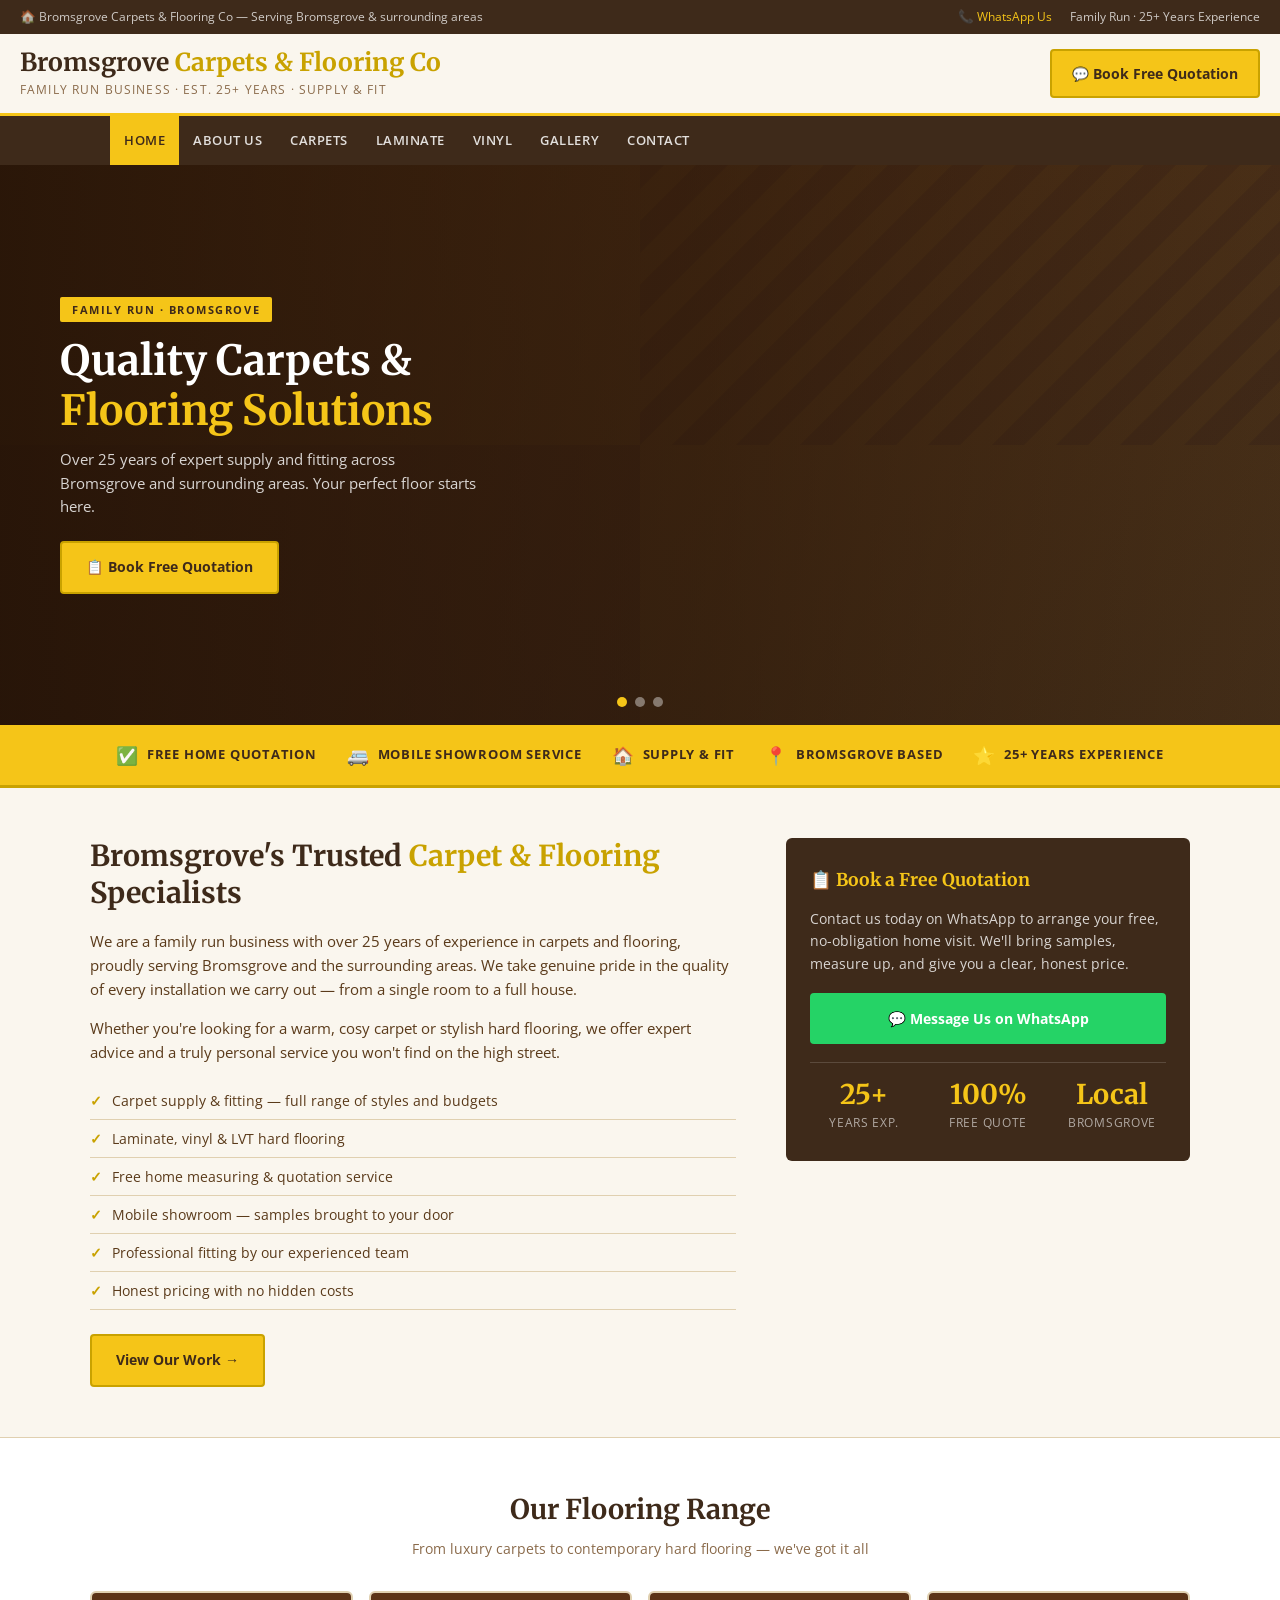
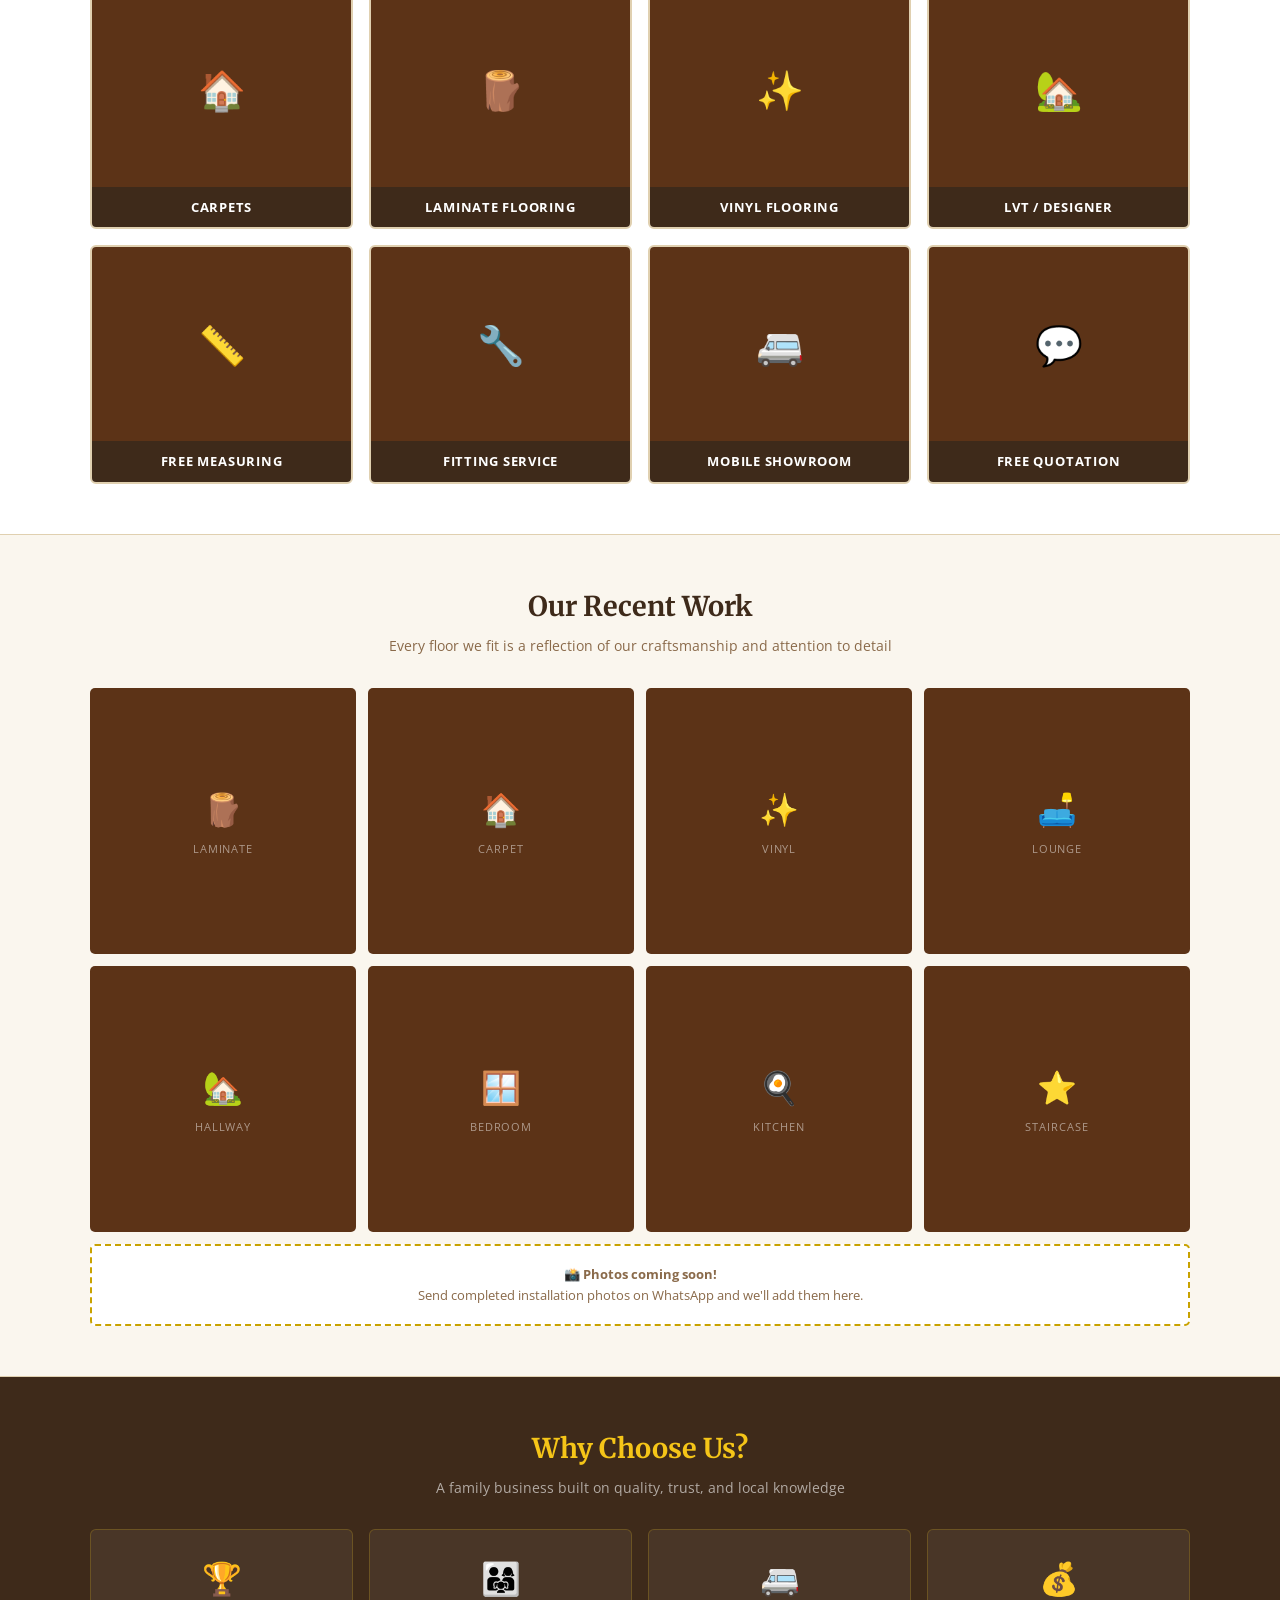
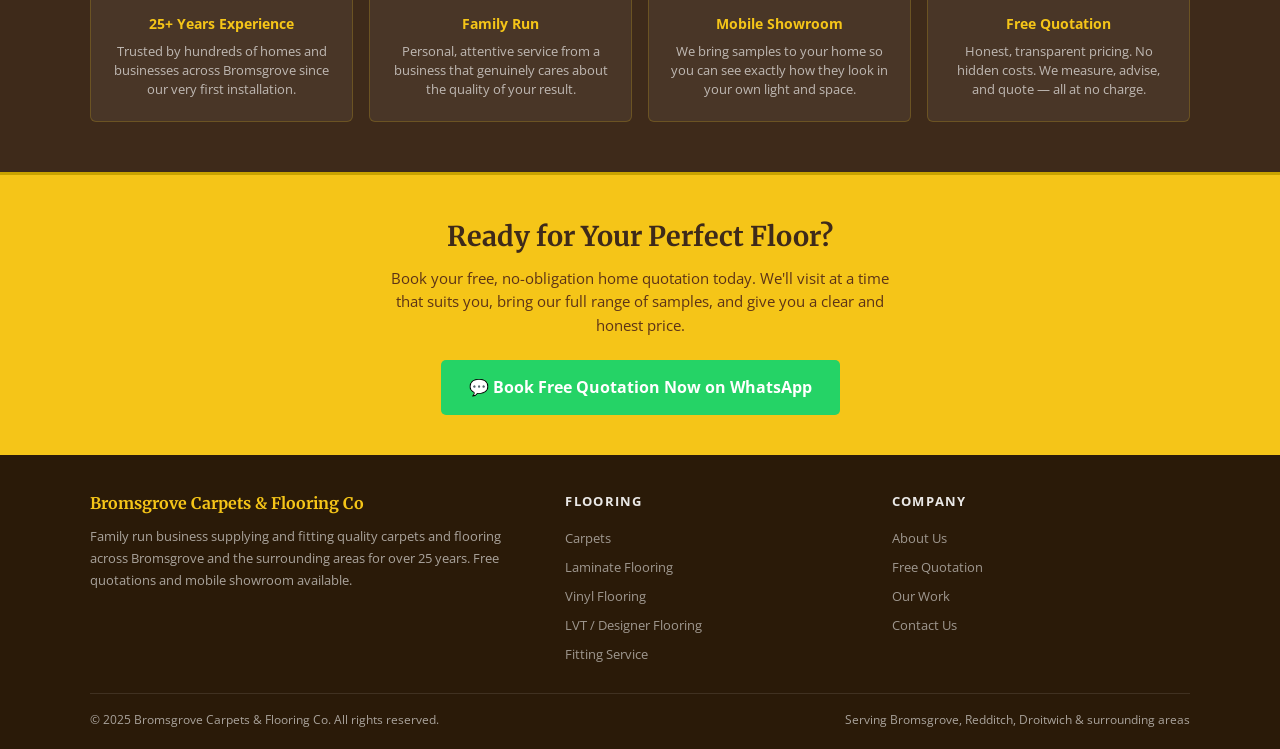
==== commit 93c69923: "Initial commit" ====
--- a/index.html
+++ b/index.html
@@ -1,924 +1,27 @@
 <!DOCTYPE html>
 <html lang="en">
 <head>
-<meta charset="UTF-8">
-<meta name="viewport" content="width=device-width, initial-scale=1.0">
-<meta name="description" content="Bromsgrove Carpets & Flooring Co – Family run business with over 25 years of experience supplying and fitting carpets and flooring in Bromsgrove. Free quotation & mobile showroom.">
-<meta name="keywords" content="carpets Bromsgrove, flooring Bromsgrove, carpet fitting Bromsgrove, flooring company Bromsgrove, carpet fitter Bromsgrove, free quotation flooring Bromsgrove">
-<title>Bromsgrove Carpets & Flooring Co | Carpet & Flooring Fitters Bromsgrove</title>
-<link rel="preconnect" href="https://fonts.googleapis.com">
-<link href="https://fonts.googleapis.com/css2?family=Merriweather:wght@400;700&family=Open+Sans:wght@300;400;600;700&display=swap" rel="stylesheet">
-<style>
-
-* { margin: 0; padding: 0; box-sizing: border-box; }
-html { scroll-behavior: smooth; }
-
-:root {
-  --yellow: #F5C518;
-  --yellow-dark: #C9A200;
-  --yellow-pale: #FDF3C0;
-  --brown: #3E2A1A;
-  --brown-mid: #5C3317;
-  --brown-light: #8B5A2B;
-  --cream: #FAF6EE;
-  --white: #FFFFFF;
-  --text: #2a1a08;
-  --text-mid: #5a3a1a;
-  --text-light: #8a6a4a;
-  --border: #e0d0b0;
-}
-
-body {
-  font-family: 'Open Sans', sans-serif;
-  color: var(--text);
-  background: var(--white);
-  font-size: 15px;
-  line-height: 1.6;
-}
-
-a { color: var(--brown-mid); text-decoration: none; }
-a:hover { color: var(--yellow-dark); }
-
-/* ─── TOP BAR ─── */
-.topbar {
-  background: var(--brown);
-  color: rgba(255,255,255,0.75);
-  font-size: 0.78rem;
-  padding: 7px 20px;
-  display: flex;
-  justify-content: space-between;
-  align-items: center;
-  flex-wrap: wrap;
-  gap: 6px;
-}
-.topbar a { color: var(--yellow); }
-.topbar a:hover { color: var(--yellow-dark); }
-.topbar-right { display: flex; gap: 18px; align-items: center; }
-
-/* ─── HEADER ─── */
-header {
-  background: var(--cream);
-  border-bottom: 3px solid var(--yellow);
-  padding: 14px 20px;
-  display: flex;
-  align-items: center;
-  justify-content: space-between;
-  flex-wrap: wrap;
-  gap: 12px;
-}
-
-.logo-block h1 {
-  font-family: 'Merriweather', serif;
-  font-size: clamp(1.1rem, 3.5vw, 1.55rem);
-  color: var(--brown);
-  line-height: 1.2;
-}
-
-.logo-block h1 span { color: var(--yellow-dark); }
-
-.logo-block p {
-  font-size: 0.72rem;
-  color: var(--text-light);
-  text-transform: uppercase;
-  letter-spacing: 0.1em;
-  margin-top: 3px;
-}
-
-.header-cta {
-  background: var(--yellow);
-  color: var(--brown);
-  font-weight: 700;
-  font-size: 0.85rem;
-  padding: 12px 20px;
-  border-radius: 4px;
-  display: inline-flex;
-  align-items: center;
-  gap: 8px;
-  white-space: nowrap;
-  border: 2px solid var(--yellow-dark);
-  transition: background 0.2s;
-}
-.header-cta:hover { background: var(--yellow-dark); color: var(--white); }
-
-/* ─── NAV ─── */
-nav {
-  background: var(--brown);
-  position: sticky;
-  top: 0;
-  z-index: 100;
-}
-
-.nav-inner {
-  display: flex;
-  align-items: center;
-  justify-content: space-between;
-  padding: 0 20px;
-  max-width: 1100px;
-  margin: 0 auto;
-}
-
-.nav-links {
-  display: flex;
-  list-style: none;
-  flex-wrap: wrap;
-}
-
-.nav-links li a {
-  display: block;
-  color: rgba(255,255,255,0.85);
-  font-size: 0.8rem;
-  font-weight: 600;
-  letter-spacing: 0.04em;
-  text-transform: uppercase;
-  padding: 14px 14px;
-  transition: background 0.15s, color 0.15s;
-}
-
-.nav-links li a:hover,
-.nav-links li a.active {
-  background: var(--yellow);
-  color: var(--brown);
-}
-
-.nav-mobile-btn {
-  display: none;
-  background: none;
-  border: none;
-  color: var(--yellow);
-  font-size: 1.6rem;
-  cursor: pointer;
-  padding: 10px 0;
-}
-
-/* ─── HERO SLIDER ─── */
-.hero {
-  position: relative;
-  background: var(--brown);
-  overflow: hidden;
-  height: 420px;
-}
-
-@media (min-width: 768px) { .hero { height: 500px; } }
-@media (min-width: 1100px) { .hero { height: 560px; } }
-
-.slide {
-  position: absolute; inset: 0;
-  display: flex;
-  align-items: center;
-  opacity: 0;
-  transition: opacity 0.8s ease;
-  pointer-events: none;
-}
-
-.slide.active { opacity: 1; pointer-events: all; }
-
-.slide-bg {
-  position: absolute; inset: 0;
-  background-size: cover;
-  background-position: center;
-  transform: scale(1.04);
-  transition: transform 6s ease;
-}
-
-.slide.active .slide-bg { transform: scale(1); }
-
-.slide-overlay {
-  position: absolute; inset: 0;
-  background: linear-gradient(to right, rgba(30,15,5,0.82) 0%, rgba(30,15,5,0.5) 55%, rgba(30,15,5,0.1) 100%);
-}
-
-.slide-content {
-  position: relative; z-index: 2;
-  padding: 30px 28px;
-  max-width: 580px;
-}
-
-@media (min-width: 768px) { .slide-content { padding: 40px 60px; } }
-
-.slide-tag {
-  display: inline-block;
-  background: var(--yellow);
-  color: var(--brown);
-  font-size: 0.68rem;
-  font-weight: 700;
-  letter-spacing: 0.14em;
-  text-transform: uppercase;
-  padding: 4px 12px;
-  border-radius: 2px;
-  margin-bottom: 14px;
-}
-
-.slide-content h2 {
-  font-family: 'Merriweather', serif;
-  color: var(--white);
-  font-size: clamp(1.6rem, 5vw, 2.6rem);
-  line-height: 1.2;
-  margin-bottom: 12px;
-}
-
-.slide-content h2 em {
-  color: var(--yellow);
-  font-style: normal;
-}
-
-.slide-content p {
-  color: rgba(255,255,255,0.82);
-  font-size: 0.93rem;
-  margin-bottom: 22px;
-  max-width: 420px;
-}
-
-.btn-yellow {
-  background: var(--yellow);
-  color: var(--brown);
-  font-weight: 700;
-  font-size: 0.88rem;
-  padding: 13px 24px;
-  border-radius: 4px;
-  display: inline-block;
-  border: 2px solid var(--yellow-dark);
-  transition: background 0.2s;
-}
-.btn-yellow:hover { background: var(--yellow-dark); color: var(--white); }
-
-.slide-dots {
-  position: absolute; bottom: 18px; left: 50%;
-  transform: translateX(-50%);
-  display: flex; gap: 8px; z-index: 5;
-}
-.dot {
-  width: 10px; height: 10px;
-  border-radius: 50%;
-  background: rgba(255,255,255,0.4);
-  cursor: pointer;
-  transition: background 0.2s;
-  border: none;
-}
-.dot.active { background: var(--yellow); }
-
-.slide-1 .slide-bg {
-  background: linear-gradient(135deg, #5C3317 0%, #3E2A1A 100%);
-  background-image: url("data:image/svg+xml,%3Csvg width='80' height='80' viewBox='0 0 80 80' xmlns='http://www.w3.org/2000/svg'%3E%3Cg fill='none'%3E%3Cg fill='%23F5C518' fill-opacity='0.04'%3E%3Cpath d='M0 0h40v40H0V0zm40 40h40v40H40V40zm0-40h2l-2 2V0zm0 4l4-4h2l-6 6V4zm0 4l8-8h2L40 10V8zm0 4L52 0h2L40 14v-2zm0 4L56 0h2L40 18v-2zm0 4L60 0h2L40 22v-2zm0 4L64 0h2L40 26v-2zm0 4L68 0h2L40 30v-2zm0 4L72 0h2L40 34v-2zm0 4L76 0h2L40 38v-2zm0 4L80 0v2L42 40h-2zm4 0L80 4v2L46 40h-2zm4 0L80 8v2L50 40h-2zm4 0L80 12v2L54 40h-2zm4 0L80 16v2L58 40h-2zm4 0L80 20v2L62 40h-2zm4 0L80 24v2L66 40h-2zm4 0L80 28v2L70 40h-2zm4 0L80 32v2L74 40h-2zm4 0L80 36v2L78 40h-2zm4 0L80 40h-2'/%3E%3C/g%3E%3C/g%3E%3C/svg%3E"), linear-gradient(135deg, #5C3317 0%, #3E2A1A 100%);
-}
-.slide-2 .slide-bg { background: linear-gradient(160deg, #3E2A1A 0%, #6B3F1F 100%); }
-.slide-3 .slide-bg { background: linear-gradient(135deg, #6B3F1F 0%, #3E2A1A 100%); }
-
-/* ─── YELLOW BANNER ─── */
-.banner {
-  background: var(--yellow);
-  padding: 16px 20px;
-  border-bottom: 3px solid var(--yellow-dark);
-}
-
-.banner-inner {
-  max-width: 1100px;
-  margin: 0 auto;
-  display: flex;
-  flex-wrap: wrap;
-  gap: 10px 30px;
-  align-items: center;
-  justify-content: center;
-}
-
-.banner-item {
-  display: flex;
-  align-items: center;
-  gap: 8px;
-  font-weight: 700;
-  font-size: 0.82rem;
-  color: var(--brown);
-  text-transform: uppercase;
-  letter-spacing: 0.06em;
-}
-
-.banner-item .icon { font-size: 1.1rem; }
-
-/* ─── INTRO SECTION ─── */
-.intro {
-  background: var(--cream);
-  padding: 50px 20px;
-  border-bottom: 1px solid var(--border);
-}
-
-.intro-inner {
-  max-width: 1100px;
-  margin: 0 auto;
-  display: grid;
-  grid-template-columns: 1fr;
-  gap: 36px;
-}
-
-@media (min-width: 768px) {
-  .intro-inner { grid-template-columns: 1.6fr 1fr; gap: 50px; align-items: start; }
-}
-
-.intro h2 {
-  font-family: 'Merriweather', serif;
-  font-size: clamp(1.3rem, 3.5vw, 1.8rem);
-  color: var(--brown);
-  margin-bottom: 16px;
-  line-height: 1.3;
-}
-
-.intro h2 span { color: var(--yellow-dark); }
-
-.intro p { color: var(--text-mid); margin-bottom: 14px; font-size: 0.95rem; }
-
-.intro ul {
-  list-style: none;
-  margin: 18px 0 24px;
-}
-
-.intro ul li {
-  padding: 7px 0;
-  border-bottom: 1px solid var(--border);
-  color: var(--text-mid);
-  font-size: 0.9rem;
-  display: flex;
-  align-items: center;
-  gap: 10px;
-}
-
-.intro ul li::before {
-  content: '✓';
-  color: var(--yellow-dark);
-  font-weight: 700;
-  flex-shrink: 0;
-}
-
-.intro-aside {
-  background: var(--brown);
-  border-radius: 6px;
-  padding: 28px 24px;
-  color: white;
-}
-
-.intro-aside h3 {
-  font-family: 'Merriweather', serif;
-  color: var(--yellow);
-  font-size: 1.1rem;
-  margin-bottom: 14px;
-}
-
-.intro-aside p { color: rgba(255,255,255,0.8); font-size: 0.88rem; margin-bottom: 18px; }
-
-.btn-whatsapp {
-  background: #25D366;
-  color: white;
-  font-weight: 700;
-  font-size: 0.9rem;
-  padding: 14px 20px;
-  border-radius: 4px;
-  display: flex;
-  align-items: center;
-  justify-content: center;
-  gap: 10px;
-  transition: background 0.2s;
-  text-align: center;
-}
-.btn-whatsapp:hover { background: #1da855; color: white; }
-
-.intro-aside .stat-row {
-  display: flex;
-  gap: 16px;
-  margin-top: 18px;
-  padding-top: 18px;
-  border-top: 1px solid rgba(255,255,255,0.15);
-}
-
-.stat { text-align: center; flex: 1; }
-.stat strong {
-  display: block;
-  font-family: 'Merriweather', serif;
-  font-size: 1.7rem;
-  color: var(--yellow);
-  line-height: 1;
-}
-.stat span { font-size: 0.72rem; color: rgba(255,255,255,0.6); text-transform: uppercase; letter-spacing: 0.06em; }
-
-/* ─── PRODUCT PANELS ─── */
-.panels {
-  padding: 50px 20px;
-  background: var(--white);
-  border-bottom: 1px solid var(--border);
-}
-
-.section-heading {
-  text-align: center;
-  margin-bottom: 30px;
-  max-width: 1100px;
-  margin-left: auto;
-  margin-right: auto;
-}
-
-.section-heading h2 {
-  font-family: 'Merriweather', serif;
-  font-size: clamp(1.25rem, 3vw, 1.7rem);
-  color: var(--brown);
-  margin-bottom: 6px;
-}
-
-.section-heading p { color: var(--text-light); font-size: 0.9rem; }
-
-.panel-grid {
-  max-width: 1100px;
-  margin: 0 auto;
-  display: grid;
-  grid-template-columns: 1fr 1fr;
-  gap: 16px;
-}
-
-@media (min-width: 640px) { .panel-grid { grid-template-columns: repeat(3, 1fr); } }
-@media (min-width: 900px) { .panel-grid { grid-template-columns: repeat(4, 1fr); } }
-
-.panel {
-  border-radius: 6px;
-  overflow: hidden;
-  border: 2px solid var(--border);
-  transition: border-color 0.2s, transform 0.2s, box-shadow 0.2s;
-  background: var(--cream);
-  cursor: pointer;
-}
-
-.panel:hover {
-  border-color: var(--yellow);
-  transform: translateY(-3px);
-  box-shadow: 0 6px 20px rgba(62,42,26,0.13);
-}
-
-.panel-img {
-  aspect-ratio: 4/3;
-  background: var(--brown-mid);
-  display: flex;
-  align-items: center;
-  justify-content: center;
-  font-size: 2.4rem;
-}
-
-.panel-label {
-  background: var(--brown);
-  color: var(--white);
-  text-align: center;
-  padding: 10px 8px;
-  font-size: 0.8rem;
-  font-weight: 700;
-  text-transform: uppercase;
-  letter-spacing: 0.06em;
-  transition: background 0.2s;
-}
-
-.panel:hover .panel-label { background: var(--yellow-dark); }
-
-/* ─── GALLERY ─── */
-.gallery-section {
-  padding: 50px 20px;
-  background: var(--cream);
-  border-bottom: 1px solid var(--border);
-}
-
-.gallery-grid {
-  max-width: 1100px;
-  margin: 0 auto;
-  display: grid;
-  grid-template-columns: 1fr 1fr;
-  gap: 12px;
-}
-
-@media (min-width: 640px) { .gallery-grid { grid-template-columns: repeat(3, 1fr); } }
-@media (min-width: 900px) { .gallery-grid { grid-template-columns: repeat(4, 1fr); } }
-
-.gallery-item {
-  aspect-ratio: 1;
-  border-radius: 5px;
-  background: var(--brown-mid);
-  display: flex;
-  flex-direction: column;
-  align-items: center;
-  justify-content: center;
-  gap: 6px;
-  font-size: 2rem;
-  border: 2px solid transparent;
-  transition: border-color 0.2s, transform 0.2s;
-}
-
-.gallery-item:hover { border-color: var(--yellow); transform: scale(1.02); }
-
-.gallery-item span.lbl {
-  font-size: 0.7rem;
-  color: rgba(255,255,255,0.5);
-  text-transform: uppercase;
-  letter-spacing: 0.08em;
-  font-family: 'Open Sans', sans-serif;
-}
-
-.gallery-add {
-  grid-column: 1 / -1;
-  background: white;
-  border: 2px dashed var(--yellow-dark);
-  border-radius: 5px;
-  padding: 18px;
-  text-align: center;
-  font-size: 0.82rem;
-  color: var(--text-light);
-  line-height: 1.6;
-}
-
-/* ─── WHY US ─── */
-.why-us {
-  padding: 50px 20px;
-  background: var(--brown);
-}
-
-.why-us .section-heading h2 { color: var(--yellow); }
-.why-us .section-heading p { color: rgba(255,255,255,0.6); }
-
-.why-grid {
-  max-width: 1100px;
-  margin: 0 auto;
-  display: grid;
-  grid-template-columns: 1fr 1fr;
-  gap: 16px;
-}
-
-@media (min-width: 768px) { .why-grid { grid-template-columns: repeat(4, 1fr); } }
-
-.why-item {
-  background: rgba(255,255,255,0.06);
-  border: 1px solid rgba(245,197,24,0.2);
-  border-radius: 6px;
-  padding: 22px 18px;
-  text-align: center;
-  transition: background 0.2s, border-color 0.2s;
-}
-
-.why-item:hover { background: rgba(255,255,255,0.1); border-color: var(--yellow); }
-
-.why-item .icon { font-size: 2rem; margin-bottom: 10px; display: block; }
-.why-item h3 { font-size: 0.88rem; font-weight: 700; color: var(--yellow); margin-bottom: 6px; }
-.why-item p { font-size: 0.8rem; color: rgba(255,255,255,0.65); line-height: 1.5; }
-
-/* ─── CTA STRIP ─── */
-.cta-strip {
-  background: var(--yellow);
-  padding: 40px 20px;
-  text-align: center;
-  border-top: 3px solid var(--yellow-dark);
-}
-
-.cta-strip h2 {
-  font-family: 'Merriweather', serif;
-  color: var(--brown);
-  font-size: clamp(1.2rem, 3vw, 1.7rem);
-  margin-bottom: 8px;
-}
-
-.cta-strip p {
-  color: var(--brown-mid);
-  font-size: 0.92rem;
-  margin-bottom: 22px;
-  max-width: 500px;
-  margin-left: auto;
-  margin-right: auto;
-}
-
-.cta-strip .btn-whatsapp {
-  display: inline-flex;
-  padding: 15px 28px;
-  font-size: 1rem;
-  border-radius: 5px;
-  max-width: 420px;
-  margin: 0 auto;
-}
-
-/* ─── FOOTER ─── */
-footer {
-  background: var(--text);
-  color: rgba(255,255,255,0.6);
-  padding: 36px 20px 20px;
-}
-
-.footer-inner {
-  max-width: 1100px;
-  margin: 0 auto;
-  display: grid;
-  grid-template-columns: 1fr;
-  gap: 28px;
-  padding-bottom: 24px;
-  border-bottom: 1px solid rgba(255,255,255,0.1);
-}
-
-@media (min-width: 640px) { .footer-inner { grid-template-columns: 1.5fr 1fr 1fr; } }
-
-.footer-brand h3 {
-  font-family: 'Merriweather', serif;
-  color: var(--yellow);
-  font-size: 1rem;
-  margin-bottom: 8px;
-}
-
-.footer-brand p { font-size: 0.82rem; line-height: 1.7; }
-
-.footer-col h4 {
-  color: rgba(255,255,255,0.9);
-  font-size: 0.8rem;
-  text-transform: uppercase;
-  letter-spacing: 0.1em;
-  margin-bottom: 12px;
-}
-
-.footer-col ul { list-style: none; }
-.footer-col ul li { font-size: 0.82rem; padding: 4px 0; }
-.footer-col ul li a { color: rgba(255,255,255,0.55); }
-.footer-col ul li a:hover { color: var(--yellow); }
-
-.footer-bottom {
-  max-width: 1100px;
-  margin: 16px auto 0;
-  display: flex;
-  justify-content: space-between;
-  flex-wrap: wrap;
-  gap: 6px;
-  font-size: 0.75rem;
-}
-
-/* ─── MOBILE NAV ─── */
-@media (max-width: 700px) {
-  .topbar-right { display: none; }
-  .nav-links { display: none; flex-direction: column; width: 100%; }
-  .nav-links.open { display: flex; }
-  .nav-links li a { padding: 13px 20px; border-bottom: 1px solid rgba(255,255,255,0.06); }
-  .nav-mobile-btn { display: block; }
-  .nav-logo-small {
-    color: var(--yellow);
-    font-size: 0.82rem;
-    font-weight: 700;
-    font-family: 'Merriweather', serif;
-  }
-}
-
-@media (min-width: 701px) {
-  .nav-logo-small { display: none; }
-}
-
-</style>
+  <meta charset="UTF-8">
+  <meta name="viewport" content="width=device-width, initial-scale=1.0">
+  <meta name="description" content="Bromsgrove Carpets & Flooring Co – Family run business with over 25 years of experience supplying and fitting carpets and flooring in Bromsgrove. Free quotation & mobile showroom.">
+  <meta name="keywords" content="carpets Bromsgrove, flooring Bromsgrove, carpet fitting Bromsgrove, flooring company Bromsgrove, carpet fitter Bromsgrove, free quotation flooring Bromsgrove">
+  <title>Bromsgrove Carpets & Flooring Co | Carpet & Flooring Fitters Bromsgrove</title>
+  <link rel="preconnect" href="https://fonts.googleapis.com">
+  <link href="https://fonts.googleapis.com/css2?family=Merriweather:wght@400;700&family=Open+Sans:wght@300;400;600;700&display=swap" rel="stylesheet">
+  <link rel="stylesheet" href="css/styles.css">
 </head>
 <body>
-
-<!-- TOP BAR -->
-<div class="topbar">
-  <span>🏠 Bromsgrove Carpets &amp; Flooring Co — Serving Bromsgrove &amp; surrounding areas</span>
-  <div class="topbar-right">
-    <span>📞 <a href="https://wa.me/447700000000">WhatsApp Us</a></span>
-    <span>Family Run · 25+ Years Experience</span>
-  </div>
-</div>
-
-<!-- HEADER -->
-<header>
-  <div class="logo-block">
-    <h1>Bromsgrove <span>Carpets &amp; Flooring Co</span></h1>
-    <p>Family Run Business · Est. 25+ Years · Supply &amp; Fit</p>
-  </div>
-  <a href="https://wa.me/447700000000?text=Hi!%20I%27d%20like%20to%20book%20a%20free%20quotation." class="header-cta" target="_blank">
-    💬 Book Free Quotation
-  </a>
-</header>
-
-<!-- NAV -->
-<nav>
-  <div class="nav-inner">
-    <span class="nav-logo-small">BCF Co</span>
-    <ul class="nav-links" id="navLinks">
-      <li><a href="#" class="active">Home</a></li>
-      <li><a href="#about">About Us</a></li>
-      <li><a href="#services">Carpets</a></li>
-      <li><a href="#services">Laminate</a></li>
-      <li><a href="#services">Vinyl</a></li>
-      <li><a href="#gallery">Gallery</a></li>
-      <li><a href="#contact">Contact</a></li>
-    </ul>
-    <button class="nav-mobile-btn" id="mobileBtn" aria-label="Menu">☰</button>
-  </div>
-</nav>
-
-<!-- HERO SLIDER -->
-<div class="hero">
-  <div class="slide slide-1 active">
-    <div class="slide-bg"></div>
-    <div class="slide-overlay"></div>
-    <div class="slide-content">
-      <div class="slide-tag">Family Run · Bromsgrove</div>
-      <h2>Quality Carpets &amp;<br><em>Flooring Solutions</em></h2>
-      <p>Over 25 years of expert supply and fitting across Bromsgrove and surrounding areas. Your perfect floor starts here.</p>
-      <a href="https://wa.me/447700000000?text=Hi!%20I%27d%20like%20to%20book%20a%20free%20quotation." class="btn-yellow" target="_blank">📋 Book Free Quotation</a>
-    </div>
-  </div>
-  <div class="slide slide-2">
-    <div class="slide-bg"></div>
-    <div class="slide-overlay"></div>
-    <div class="slide-content">
-      <div class="slide-tag">Mobile Showroom</div>
-      <h2>We Bring the<br><em>Showroom to You</em></h2>
-      <p>Can't come to us? No problem — we bring a full range of samples directly to your home, at a time that suits you.</p>
-      <a href="https://wa.me/447700000000?text=Hi!%20I%27d%20like%20to%20arrange%20a%20mobile%20showroom%20visit." class="btn-yellow" target="_blank">📱 Arrange a Visit</a>
-    </div>
-  </div>
-  <div class="slide slide-3">
-    <div class="slide-bg"></div>
-    <div class="slide-overlay"></div>
-    <div class="slide-content">
-      <div class="slide-tag">100% Free</div>
-      <h2>Free Quotation<br><em>No Obligation</em></h2>
-      <p>Get a clear, honest price with no hidden fees. We measure up, advise, and quote — completely free of charge.</p>
-      <a href="https://wa.me/447700000000?text=Hi!%20I%27d%20like%20a%20free%20flooring%20quotation." class="btn-yellow" target="_blank">💬 Get Your Free Quote</a>
-    </div>
-  </div>
-  <div class="slide-dots">
-    <button class="dot active" data-slide="0"></button>
-    <button class="dot" data-slide="1"></button>
-    <button class="dot" data-slide="2"></button>
-  </div>
-</div>
-
-<!-- YELLOW BANNER -->
-<div class="banner">
-  <div class="banner-inner">
-    <div class="banner-item"><span class="icon">✅</span> Free Home Quotation</div>
-    <div class="banner-item"><span class="icon">🚐</span> Mobile Showroom Service</div>
-    <div class="banner-item"><span class="icon">🏠</span> Supply &amp; Fit</div>
-    <div class="banner-item"><span class="icon">📍</span> Bromsgrove Based</div>
-    <div class="banner-item"><span class="icon">⭐</span> 25+ Years Experience</div>
-  </div>
-</div>
-
-<!-- INTRO / ABOUT -->
-<section class="intro" id="about">
-  <div class="intro-inner">
-    <div>
-      <h2>Bromsgrove's Trusted <span>Carpet &amp; Flooring</span> Specialists</h2>
-      <p>We are a family run business with over 25 years of experience in carpets and flooring, proudly serving Bromsgrove and the surrounding areas. We take genuine pride in the quality of every installation we carry out — from a single room to a full house.</p>
-      <p>Whether you're looking for a warm, cosy carpet or stylish hard flooring, we offer expert advice and a truly personal service you won't find on the high street.</p>
-      <ul>
-        <li>Carpet supply &amp; fitting — full range of styles and budgets</li>
-        <li>Laminate, vinyl &amp; LVT hard flooring</li>
-        <li>Free home measuring &amp; quotation service</li>
-        <li>Mobile showroom — samples brought to your door</li>
-        <li>Professional fitting by our experienced team</li>
-        <li>Honest pricing with no hidden costs</li>
-      </ul>
-      <a href="#gallery" class="btn-yellow">View Our Work →</a>
-    </div>
-    <div class="intro-aside" id="contact">
-      <h3>📋 Book a Free Quotation</h3>
-      <p>Contact us today on WhatsApp to arrange your free, no-obligation home visit. We'll bring samples, measure up, and give you a clear, honest price.</p>
-      <a href="https://wa.me/447700000000?text=Hi!%20I%27d%20like%20to%20book%20a%20free%20quotation%20for%20carpets%20or%20flooring." class="btn-whatsapp" target="_blank">
-        💬 Message Us on WhatsApp
-      </a>
-      <div class="stat-row">
-        <div class="stat"><strong>25+</strong><span>Years Exp.</span></div>
-        <div class="stat"><strong>100%</strong><span>Free Quote</span></div>
-        <div class="stat"><strong>Local</strong><span>Bromsgrove</span></div>
-      </div>
-    </div>
-  </div>
-</section>
-
-<!-- PRODUCT PANELS -->
-<section class="panels" id="services">
-  <div class="section-heading">
-    <h2>Our Flooring Range</h2>
-    <p>From luxury carpets to contemporary hard flooring — we've got it all</p>
-  </div>
-  <div class="panel-grid">
-    <div class="panel"><div class="panel-img">🏠</div><div class="panel-label">Carpets</div></div>
-    <div class="panel"><div class="panel-img">🪵</div><div class="panel-label">Laminate Flooring</div></div>
-    <div class="panel"><div class="panel-img">✨</div><div class="panel-label">Vinyl Flooring</div></div>
-    <div class="panel"><div class="panel-img">🏡</div><div class="panel-label">LVT / Designer</div></div>
-    <div class="panel"><div class="panel-img">📏</div><div class="panel-label">Free Measuring</div></div>
-    <div class="panel"><div class="panel-img">🔧</div><div class="panel-label">Fitting Service</div></div>
-    <div class="panel"><div class="panel-img">🚐</div><div class="panel-label">Mobile Showroom</div></div>
-    <div class="panel"><div class="panel-img">💬</div><div class="panel-label">Free Quotation</div></div>
-  </div>
-</section>
-
-<!-- GALLERY -->
-<section class="gallery-section" id="gallery">
-  <div class="section-heading">
-    <h2>Our Recent Work</h2>
-    <p>Every floor we fit is a reflection of our craftsmanship and attention to detail</p>
-  </div>
-  <div class="gallery-grid">
-    <div class="gallery-item"><span>🪵</span><span class="lbl">Laminate</span></div>
-    <div class="gallery-item"><span>🏠</span><span class="lbl">Carpet</span></div>
-    <div class="gallery-item"><span>✨</span><span class="lbl">Vinyl</span></div>
-    <div class="gallery-item"><span>🛋️</span><span class="lbl">Lounge</span></div>
-    <div class="gallery-item"><span>🏡</span><span class="lbl">Hallway</span></div>
-    <div class="gallery-item"><span>🪟</span><span class="lbl">Bedroom</span></div>
-    <div class="gallery-item"><span>🍳</span><span class="lbl">Kitchen</span></div>
-    <div class="gallery-item"><span>⭐</span><span class="lbl">Staircase</span></div>
-    <div class="gallery-add">📸 <strong>Photos coming soon!</strong><br>Send us your completed installation photos on WhatsApp and we'll feature them here.</div>
-  </div>
-</section>
-
-<!-- WHY US -->
-<section class="why-us">
-  <div class="section-heading">
-    <h2>Why Choose Us?</h2>
-    <p>A family business built on quality, trust, and local knowledge</p>
-  </div>
-  <div class="why-grid">
-    <div class="why-item">
-      <span class="icon">🏆</span>
-      <h3>25+ Years Experience</h3>
-      <p>Trusted by hundreds of homes and businesses across Bromsgrove since our very first installation.</p>
-    </div>
-    <div class="why-item">
-      <span class="icon">👨‍👩‍👧</span>
-      <h3>Family Run</h3>
-      <p>Personal, attentive service from a business that genuinely cares about the quality of your result.</p>
-    </div>
-    <div class="why-item">
-      <span class="icon">🚐</span>
-      <h3>Mobile Showroom</h3>
-      <p>We bring samples to your home so you can see exactly how they look in your own light and space.</p>
-    </div>
-    <div class="why-item">
-      <span class="icon">💰</span>
-      <h3>Free Quotation</h3>
-      <p>Honest, transparent pricing. No hidden costs. We measure, advise, and quote — all at no charge.</p>
-    </div>
-  </div>
-</section>
-
-<!-- CTA STRIP -->
-<section class="cta-strip">
-  <h2>Ready for Your Perfect Floor?</h2>
-  <p>Book your free, no-obligation home quotation today. We'll visit at a time that suits you, bring our full range of samples, and give you a clear and honest price.</p>
-  <a href="https://wa.me/447700000000?text=Hi!%20I%27d%20like%20to%20book%20a%20free%20flooring%20quotation%20please." class="btn-whatsapp" target="_blank">
-    💬 Book Free Quotation Now on WhatsApp
-  </a>
-</section>
-
-<!-- FOOTER -->
-<footer>
-  <div class="footer-inner">
-    <div class="footer-brand">
-      <h3>Bromsgrove Carpets &amp; Flooring Co</h3>
-      <p>Family run business supplying and fitting quality carpets and flooring across Bromsgrove and the surrounding areas for over 25 years. Free quotations and mobile showroom available.</p>
-    </div>
-    <div class="footer-col">
-      <h4>Flooring</h4>
-      <ul>
-        <li><a href="#services">Carpets</a></li>
-        <li><a href="#services">Laminate Flooring</a></li>
-        <li><a href="#services">Vinyl Flooring</a></li>
-        <li><a href="#services">LVT / Designer Flooring</a></li>
-        <li><a href="#services">Fitting Service</a></li>
-      </ul>
-    </div>
-    <div class="footer-col">
-      <h4>Company</h4>
-      <ul>
-        <li><a href="#about">About Us</a></li>
-        <li><a href="#contact">Free Quotation</a></li>
-        <li><a href="#gallery">Our Work</a></li>
-        <li><a href="https://wa.me/447700000000" target="_blank">Contact Us</a></li>
-      </ul>
-    </div>
-  </div>
-  <div class="footer-bottom">
-    <span>© 2025 Bromsgrove Carpets &amp; Flooring Co. All rights reserved.</span>
-    <span>Serving Bromsgrove, Redditch, Droitwich &amp; surrounding areas</span>
-  </div>
-</footer>
-
-<script>
-  // Mobile nav toggle
-  document.getElementById('mobileBtn').addEventListener('click', function() {
-    document.getElementById('navLinks').classList.toggle('open');
-  });
-
-  // Slider
-  let current = 0;
-  const slides = document.querySelectorAll('.slide');
-  const dots = document.querySelectorAll('.dot');
-
-  function goToSlide(n) {
-    slides[current].classList.remove('active');
-    dots[current].classList.remove('active');
-    current = n;
-    slides[current].classList.add('active');
-    dots[current].classList.add('active');
-  }
-
-  dots.forEach(dot => {
-    dot.addEventListener('click', function() {
-      goToSlide(parseInt(this.dataset.slide));
-    });
-  });
-
-  setInterval(() => goToSlide((current + 1) % slides.length), 5000);
-</script>
-
+  <div id="partial-topbar"></div>
+  <div id="partial-header"></div>
+  <div id="partial-nav"></div>
+  <div id="partial-hero"></div>
+  <div id="partial-banner"></div>
+  <div id="partial-intro"></div>
+  <div id="partial-panels"></div>
+  <div id="partial-gallery"></div>
+  <div id="partial-why"></div>
+  <div id="partial-cta"></div>
+  <div id="partial-footer"></div>
+  <script src="js/main.js"></script>
 </body>
 </html>
--- a/css/styles.css
+++ b/css/styles.css
@@ -0,0 +1,560 @@
+* { margin: 0; padding: 0; box-sizing: border-box; }
+html { scroll-behavior: smooth; }
+
+:root {
+  --yellow: #F5C518;
+  --yellow-dark: #C9A200;
+  --yellow-pale: #FDF3C0;
+  --brown: #3E2A1A;
+  --brown-mid: #5C3317;
+  --brown-light: #8B5A2B;
+  --cream: #FAF6EE;
+  --white: #FFFFFF;
+  --text: #2a1a08;
+  --text-mid: #5a3a1a;
+  --text-light: #8a6a4a;
+  --border: #e0d0b0;
+}
+
+body {
+  font-family: 'Open Sans', sans-serif;
+  color: var(--text);
+  background: var(--white);
+  font-size: 15px;
+  line-height: 1.6;
+}
+
+a { color: var(--brown-mid); text-decoration: none; }
+a:hover { color: var(--yellow-dark); }
+
+/* ─── TOP BAR ─── */
+.topbar {
+  background: var(--brown);
+  color: rgba(255,255,255,0.75);
+  font-size: 0.78rem;
+  padding: 7px 20px;
+  display: flex;
+  justify-content: space-between;
+  align-items: center;
+  flex-wrap: wrap;
+  gap: 6px;
+}
+.topbar a { color: var(--yellow); }
+.topbar a:hover { color: var(--yellow-dark); }
+.topbar-right { display: flex; gap: 18px; align-items: center; }
+
+/* ─── HEADER ─── */
+header {
+  background: var(--cream);
+  border-bottom: 3px solid var(--yellow);
+  padding: 14px 20px;
+  display: flex;
+  align-items: center;
+  justify-content: space-between;
+  flex-wrap: wrap;
+  gap: 12px;
+}
+.logo-block h1 {
+  font-family: 'Merriweather', serif;
+  font-size: clamp(1.1rem, 3.5vw, 1.55rem);
+  color: var(--brown);
+  line-height: 1.2;
+}
+.logo-block h1 span { color: var(--yellow-dark); }
+.logo-block p {
+  font-size: 0.72rem;
+  color: var(--text-light);
+  text-transform: uppercase;
+  letter-spacing: 0.1em;
+  margin-top: 3px;
+}
+.header-cta {
+  background: var(--yellow);
+  color: var(--brown);
+  font-weight: 700;
+  font-size: 0.85rem;
+  padding: 12px 20px;
+  border-radius: 4px;
+  display: inline-flex;
+  align-items: center;
+  gap: 8px;
+  white-space: nowrap;
+  border: 2px solid var(--yellow-dark);
+  transition: background 0.2s;
+}
+.header-cta:hover { background: var(--yellow-dark); color: var(--white); }
+
+/* ─── NAV ─── */
+nav {
+  background: var(--brown);
+  position: sticky;
+  top: 0;
+  z-index: 100;
+}
+.nav-inner {
+  display: flex;
+  align-items: center;
+  justify-content: space-between;
+  padding: 0 20px;
+  max-width: 1100px;
+  margin: 0 auto;
+}
+.nav-links {
+  display: flex;
+  list-style: none;
+  flex-wrap: wrap;
+}
+.nav-links li a {
+  display: block;
+  color: rgba(255,255,255,0.85);
+  font-size: 0.8rem;
+  font-weight: 600;
+  letter-spacing: 0.04em;
+  text-transform: uppercase;
+  padding: 14px 14px;
+  transition: background 0.15s, color 0.15s;
+}
+.nav-links li a:hover,
+.nav-links li a.active { background: var(--yellow); color: var(--brown); }
+.nav-mobile-btn {
+  display: none;
+  background: none;
+  border: none;
+  color: var(--yellow);
+  font-size: 1.6rem;
+  cursor: pointer;
+  padding: 10px 0;
+}
+
+/* ─── HERO SLIDER ─── */
+.hero {
+  position: relative;
+  background: var(--brown);
+  overflow: hidden;
+  height: 420px;
+}
+@media (min-width: 768px) { .hero { height: 500px; } }
+@media (min-width: 1100px) { .hero { height: 560px; } }
+
+.slide {
+  position: absolute; inset: 0;
+  display: flex;
+  align-items: center;
+  opacity: 0;
+  transition: opacity 0.8s ease;
+  pointer-events: none;
+}
+.slide.active { opacity: 1; pointer-events: all; }
+.slide-bg {
+  position: absolute; inset: 0;
+  background-size: cover;
+  background-position: center;
+  transform: scale(1.04);
+  transition: transform 6s ease;
+}
+.slide.active .slide-bg { transform: scale(1); }
+.slide-overlay {
+  position: absolute; inset: 0;
+  background: linear-gradient(to right, rgba(30,15,5,0.82) 0%, rgba(30,15,5,0.5) 55%, rgba(30,15,5,0.1) 100%);
+}
+.slide-content {
+  position: relative; z-index: 2;
+  padding: 30px 28px;
+  max-width: 580px;
+}
+@media (min-width: 768px) { .slide-content { padding: 40px 60px; } }
+.slide-tag {
+  display: inline-block;
+  background: var(--yellow);
+  color: var(--brown);
+  font-size: 0.68rem;
+  font-weight: 700;
+  letter-spacing: 0.14em;
+  text-transform: uppercase;
+  padding: 4px 12px;
+  border-radius: 2px;
+  margin-bottom: 14px;
+}
+.slide-content h2 {
+  font-family: 'Merriweather', serif;
+  color: var(--white);
+  font-size: clamp(1.6rem, 5vw, 2.6rem);
+  line-height: 1.2;
+  margin-bottom: 12px;
+}
+.slide-content h2 em { color: var(--yellow); font-style: normal; }
+.slide-content p {
+  color: rgba(255,255,255,0.82);
+  font-size: 0.93rem;
+  margin-bottom: 22px;
+  max-width: 420px;
+}
+.btn-yellow {
+  background: var(--yellow);
+  color: var(--brown);
+  font-weight: 700;
+  font-size: 0.88rem;
+  padding: 13px 24px;
+  border-radius: 4px;
+  display: inline-block;
+  border: 2px solid var(--yellow-dark);
+  transition: background 0.2s;
+}
+.btn-yellow:hover { background: var(--yellow-dark); color: var(--white); }
+.slide-dots {
+  position: absolute; bottom: 18px; left: 50%;
+  transform: translateX(-50%);
+  display: flex; gap: 8px; z-index: 5;
+}
+.dot {
+  width: 10px; height: 10px;
+  border-radius: 50%;
+  background: rgba(255,255,255,0.4);
+  cursor: pointer;
+  transition: background 0.2s;
+  border: none;
+}
+.dot.active { background: var(--yellow); }
+.slide-1 .slide-bg {
+  background-image: url("data:image/svg+xml,%3Csvg width='80' height='80' viewBox='0 0 80 80' xmlns='http://www.w3.org/2000/svg'%3E%3Cg fill='none'%3E%3Cg fill='%23F5C518' fill-opacity='0.04'%3E%3Cpath d='M0 0h40v40H0V0zm40 40h40v40H40V40zm0-40h2l-2 2V0zm0 4l4-4h2l-6 6V4zm0 4l8-8h2L40 10V8zm0 4L52 0h2L40 14v-2zm0 4L56 0h2L40 18v-2zm0 4L60 0h2L40 22v-2zm0 4L64 0h2L40 26v-2zm0 4L68 0h2L40 30v-2zm0 4L72 0h2L40 34v-2zm0 4L76 0h2L40 38v-2zm0 4L80 0v2L42 40h-2zm4 0L80 4v2L46 40h-2zm4 0L80 8v2L50 40h-2zm4 0L80 12v2L54 40h-2zm4 0L80 16v2L58 40h-2zm4 0L80 20v2L62 40h-2zm4 0L80 24v2L66 40h-2zm4 0L80 28v2L70 40h-2zm4 0L80 32v2L74 40h-2zm4 0L80 36v2L78 40h-2zm4 0L80 40h-2'/%3E%3C/g%3E%3C/g%3E%3C/svg%3E"), linear-gradient(135deg, #5C3317 0%, #3E2A1A 100%);
+}
+.slide-2 .slide-bg { background: linear-gradient(160deg, #3E2A1A 0%, #6B3F1F 100%); }
+.slide-3 .slide-bg { background: linear-gradient(135deg, #6B3F1F 0%, #3E2A1A 100%); }
+
+/* ─── YELLOW BANNER ─── */
+.banner {
+  background: var(--yellow);
+  padding: 16px 20px;
+  border-bottom: 3px solid var(--yellow-dark);
+}
+.banner-inner {
+  max-width: 1100px;
+  margin: 0 auto;
+  display: flex;
+  flex-wrap: wrap;
+  gap: 10px 30px;
+  align-items: center;
+  justify-content: center;
+}
+.banner-item {
+  display: flex;
+  align-items: center;
+  gap: 8px;
+  font-weight: 700;
+  font-size: 0.82rem;
+  color: var(--brown);
+  text-transform: uppercase;
+  letter-spacing: 0.06em;
+}
+.banner-item .icon { font-size: 1.1rem; }
+
+/* ─── INTRO / ABOUT ─── */
+.intro {
+  background: var(--cream);
+  padding: 50px 20px;
+  border-bottom: 1px solid var(--border);
+}
+.intro-inner {
+  max-width: 1100px;
+  margin: 0 auto;
+  display: grid;
+  grid-template-columns: 1fr;
+  gap: 36px;
+}
+@media (min-width: 768px) {
+  .intro-inner { grid-template-columns: 1.6fr 1fr; gap: 50px; align-items: start; }
+}
+.intro h2 {
+  font-family: 'Merriweather', serif;
+  font-size: clamp(1.3rem, 3.5vw, 1.8rem);
+  color: var(--brown);
+  margin-bottom: 16px;
+  line-height: 1.3;
+}
+.intro h2 span { color: var(--yellow-dark); }
+.intro p { color: var(--text-mid); margin-bottom: 14px; font-size: 0.95rem; }
+.intro ul { list-style: none; margin: 18px 0 24px; }
+.intro ul li {
+  padding: 7px 0;
+  border-bottom: 1px solid var(--border);
+  color: var(--text-mid);
+  font-size: 0.9rem;
+  display: flex;
+  align-items: center;
+  gap: 10px;
+}
+.intro ul li::before { content: '✓'; color: var(--yellow-dark); font-weight: 700; flex-shrink: 0; }
+.intro-aside {
+  background: var(--brown);
+  border-radius: 6px;
+  padding: 28px 24px;
+  color: white;
+}
+.intro-aside h3 {
+  font-family: 'Merriweather', serif;
+  color: var(--yellow);
+  font-size: 1.1rem;
+  margin-bottom: 14px;
+}
+.intro-aside p { color: rgba(255,255,255,0.8); font-size: 0.88rem; margin-bottom: 18px; }
+.btn-whatsapp {
+  background: #25D366;
+  color: white;
+  font-weight: 700;
+  font-size: 0.9rem;
+  padding: 14px 20px;
+  border-radius: 4px;
+  display: flex;
+  align-items: center;
+  justify-content: center;
+  gap: 10px;
+  transition: background 0.2s;
+  text-align: center;
+}
+.btn-whatsapp:hover { background: #1da855; color: white; }
+.intro-aside .stat-row {
+  display: flex;
+  gap: 16px;
+  margin-top: 18px;
+  padding-top: 18px;
+  border-top: 1px solid rgba(255,255,255,0.15);
+}
+.stat { text-align: center; flex: 1; }
+.stat strong {
+  display: block;
+  font-family: 'Merriweather', serif;
+  font-size: 1.7rem;
+  color: var(--yellow);
+  line-height: 1;
+}
+.stat span { font-size: 0.72rem; color: rgba(255,255,255,0.6); text-transform: uppercase; letter-spacing: 0.06em; }
+
+/* ─── PRODUCT PANELS ─── */
+.panels {
+  padding: 50px 20px;
+  background: var(--white);
+  border-bottom: 1px solid var(--border);
+}
+.section-heading {
+  text-align: center;
+  margin-bottom: 30px;
+  max-width: 1100px;
+  margin-left: auto;
+  margin-right: auto;
+}
+.section-heading h2 {
+  font-family: 'Merriweather', serif;
+  font-size: clamp(1.25rem, 3vw, 1.7rem);
+  color: var(--brown);
+  margin-bottom: 6px;
+}
+.section-heading p { color: var(--text-light); font-size: 0.9rem; }
+.panel-grid {
+  max-width: 1100px;
+  margin: 0 auto;
+  display: grid;
+  grid-template-columns: 1fr 1fr;
+  gap: 16px;
+}
+@media (min-width: 640px) { .panel-grid { grid-template-columns: repeat(3, 1fr); } }
+@media (min-width: 900px) { .panel-grid { grid-template-columns: repeat(4, 1fr); } }
+.panel {
+  border-radius: 6px;
+  overflow: hidden;
+  border: 2px solid var(--border);
+  transition: border-color 0.2s, transform 0.2s, box-shadow 0.2s;
+  background: var(--cream);
+  cursor: pointer;
+}
+.panel:hover {
+  border-color: var(--yellow);
+  transform: translateY(-3px);
+  box-shadow: 0 6px 20px rgba(62,42,26,0.13);
+}
+.panel-img {
+  aspect-ratio: 4/3;
+  background: var(--brown-mid);
+  display: flex;
+  align-items: center;
+  justify-content: center;
+  font-size: 2.4rem;
+}
+.panel-label {
+  background: var(--brown);
+  color: var(--white);
+  text-align: center;
+  padding: 10px 8px;
+  font-size: 0.8rem;
+  font-weight: 700;
+  text-transform: uppercase;
+  letter-spacing: 0.06em;
+  transition: background 0.2s;
+}
+.panel:hover .panel-label { background: var(--yellow-dark); }
+
+/* ─── GALLERY ─── */
+.gallery-section {
+  padding: 50px 20px;
+  background: var(--cream);
+  border-bottom: 1px solid var(--border);
+}
+.gallery-grid {
+  max-width: 1100px;
+  margin: 0 auto;
+  display: grid;
+  grid-template-columns: 1fr 1fr;
+  gap: 12px;
+}
+@media (min-width: 640px) { .gallery-grid { grid-template-columns: repeat(3, 1fr); } }
+@media (min-width: 900px) { .gallery-grid { grid-template-columns: repeat(4, 1fr); } }
+.gallery-item {
+  aspect-ratio: 1;
+  border-radius: 5px;
+  overflow: hidden;
+  border: 2px solid transparent;
+  transition: border-color 0.2s, transform 0.2s;
+  background: var(--brown-mid);
+  display: flex;
+  flex-direction: column;
+  align-items: center;
+  justify-content: center;
+  gap: 6px;
+  font-size: 2rem;
+}
+.gallery-item img { width: 100%; height: 100%; object-fit: cover; display: block; }
+.gallery-item:hover { border-color: var(--yellow); transform: scale(1.02); }
+.gallery-item span.lbl {
+  font-size: 0.7rem;
+  color: rgba(255,255,255,0.5);
+  text-transform: uppercase;
+  letter-spacing: 0.08em;
+}
+.gallery-add {
+  grid-column: 1 / -1;
+  background: white;
+  border: 2px dashed var(--yellow-dark);
+  border-radius: 5px;
+  padding: 18px;
+  text-align: center;
+  font-size: 0.82rem;
+  color: var(--text-light);
+  line-height: 1.6;
+}
+
+/* ─── WHY US ─── */
+.why-us {
+  padding: 50px 20px;
+  background: var(--brown);
+}
+.why-us .section-heading h2 { color: var(--yellow); }
+.why-us .section-heading p { color: rgba(255,255,255,0.6); }
+.why-grid {
+  max-width: 1100px;
+  margin: 0 auto;
+  display: grid;
+  grid-template-columns: 1fr 1fr;
+  gap: 16px;
+}
+@media (min-width: 768px) { .why-grid { grid-template-columns: repeat(4, 1fr); } }
+.why-item {
+  background: rgba(255,255,255,0.06);
+  border: 1px solid rgba(245,197,24,0.2);
+  border-radius: 6px;
+  padding: 22px 18px;
+  text-align: center;
+  transition: background 0.2s, border-color 0.2s;
+}
+.why-item:hover { background: rgba(255,255,255,0.1); border-color: var(--yellow); }
+.why-item .icon { font-size: 2rem; margin-bottom: 10px; display: block; }
+.why-item h3 { font-size: 0.88rem; font-weight: 700; color: var(--yellow); margin-bottom: 6px; }
+.why-item p { font-size: 0.8rem; color: rgba(255,255,255,0.65); line-height: 1.5; }
+
+/* ─── CTA STRIP ─── */
+.cta-strip {
+  background: var(--yellow);
+  padding: 40px 20px;
+  text-align: center;
+  border-top: 3px solid var(--yellow-dark);
+}
+.cta-strip h2 {
+  font-family: 'Merriweather', serif;
+  color: var(--brown);
+  font-size: clamp(1.2rem, 3vw, 1.7rem);
+  margin-bottom: 8px;
+}
+.cta-strip p {
+  color: var(--brown-mid);
+  font-size: 0.92rem;
+  margin-bottom: 22px;
+  max-width: 500px;
+  margin-left: auto;
+  margin-right: auto;
+}
+.cta-strip .btn-whatsapp {
+  display: inline-flex;
+  padding: 15px 28px;
+  font-size: 1rem;
+  border-radius: 5px;
+  max-width: 420px;
+  margin: 0 auto;
+}
+
+/* ─── FOOTER ─── */
+footer {
+  background: var(--text);
+  color: rgba(255,255,255,0.6);
+  padding: 36px 20px 20px;
+}
+.footer-inner {
+  max-width: 1100px;
+  margin: 0 auto;
+  display: grid;
+  grid-template-columns: 1fr;
+  gap: 28px;
+  padding-bottom: 24px;
+  border-bottom: 1px solid rgba(255,255,255,0.1);
+}
+@media (min-width: 640px) { .footer-inner { grid-template-columns: 1.5fr 1fr 1fr; } }
+.footer-brand h3 {
+  font-family: 'Merriweather', serif;
+  color: var(--yellow);
+  font-size: 1rem;
+  margin-bottom: 8px;
+}
+.footer-brand p { font-size: 0.82rem; line-height: 1.7; }
+.footer-col h4 {
+  color: rgba(255,255,255,0.9);
+  font-size: 0.8rem;
+  text-transform: uppercase;
+  letter-spacing: 0.1em;
+  margin-bottom: 12px;
+}
+.footer-col ul { list-style: none; }
+.footer-col ul li { font-size: 0.82rem; padding: 4px 0; }
+.footer-col ul li a { color: rgba(255,255,255,0.55); }
+.footer-col ul li a:hover { color: var(--yellow); }
+.footer-bottom {
+  max-width: 1100px;
+  margin: 16px auto 0;
+  display: flex;
+  justify-content: space-between;
+  flex-wrap: wrap;
+  gap: 6px;
+  font-size: 0.75rem;
+}
+
+/* ─── MOBILE NAV ─── */
+@media (max-width: 700px) {
+  .topbar-right { display: none; }
+  .nav-links { display: none; flex-direction: column; width: 100%; }
+  .nav-links.open { display: flex; }
+  .nav-links li a { padding: 13px 20px; border-bottom: 1px solid rgba(255,255,255,0.06); }
+  .nav-mobile-btn { display: block; }
+  .nav-logo-small {
+    color: var(--yellow);
+    font-size: 0.82rem;
+    font-weight: 700;
+    font-family: 'Merriweather', serif;
+  }
+}
+@media (min-width: 701px) { .nav-logo-small { display: none; } }
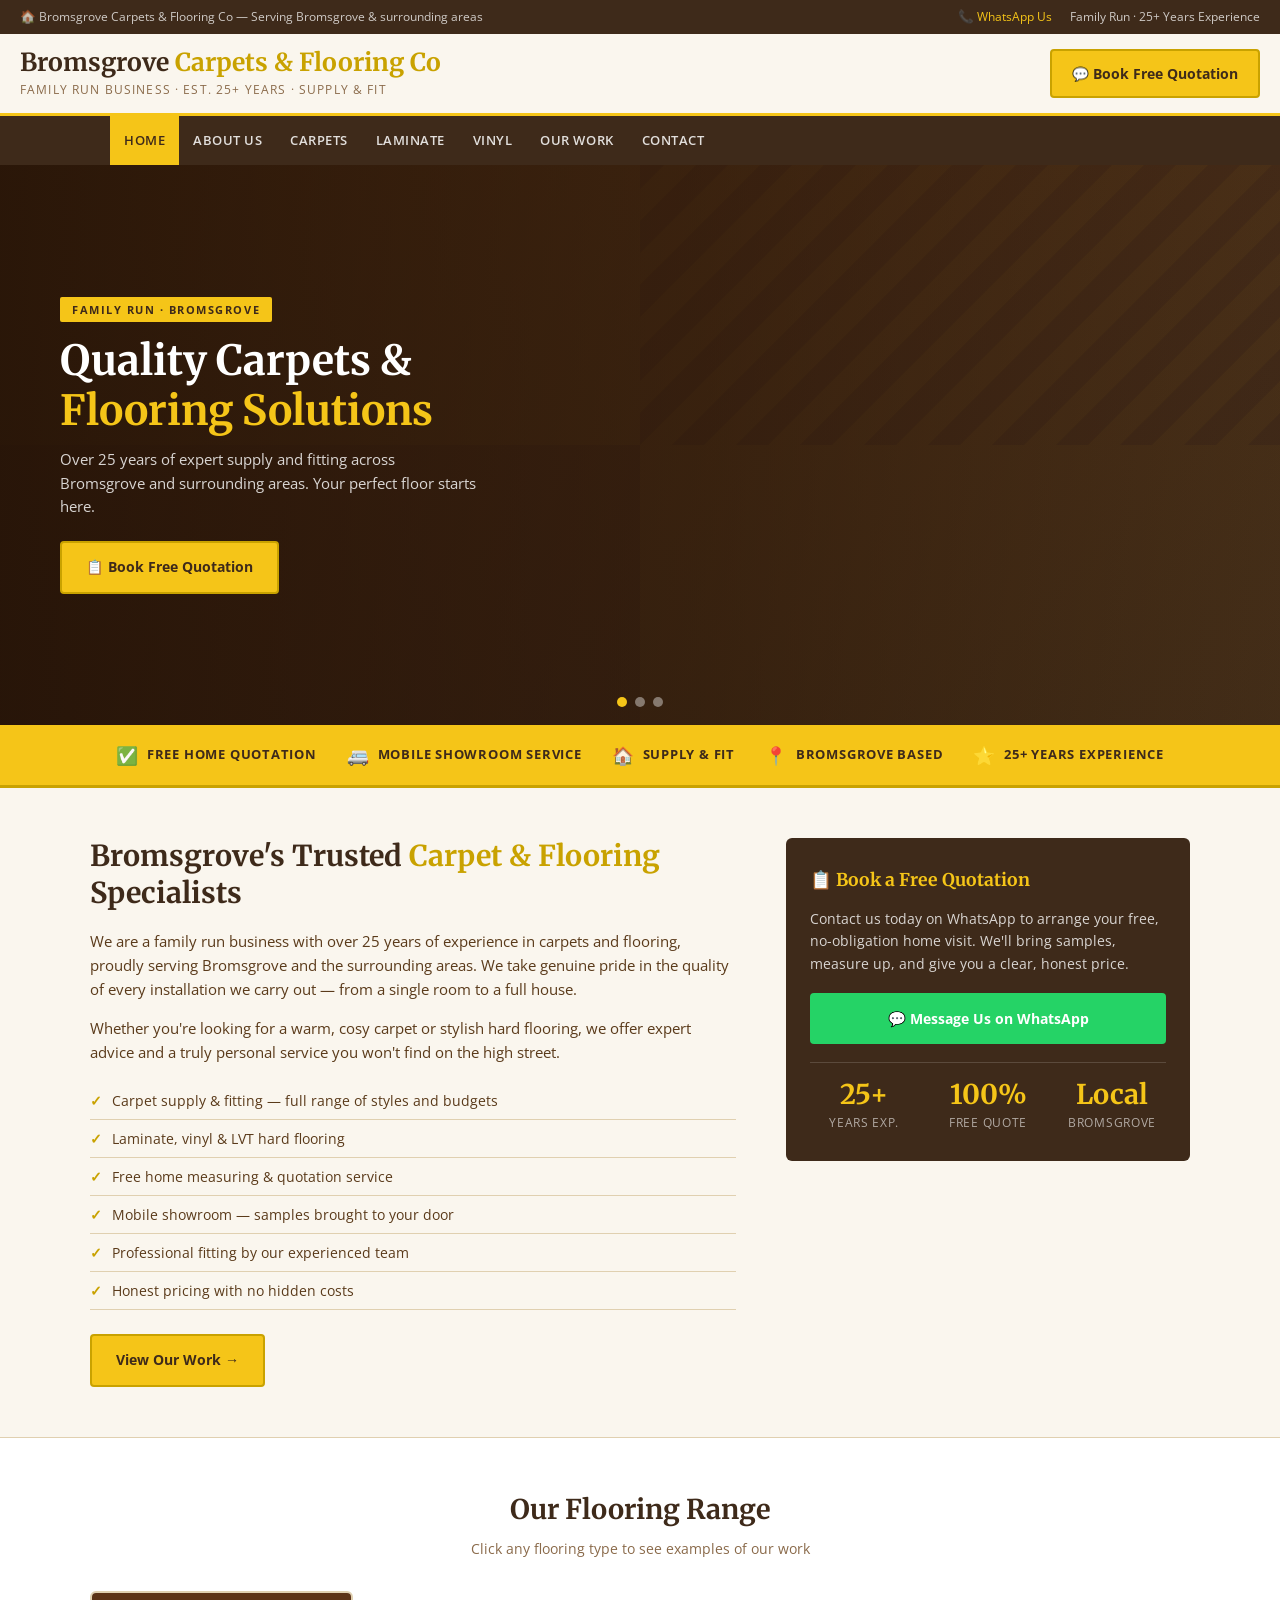
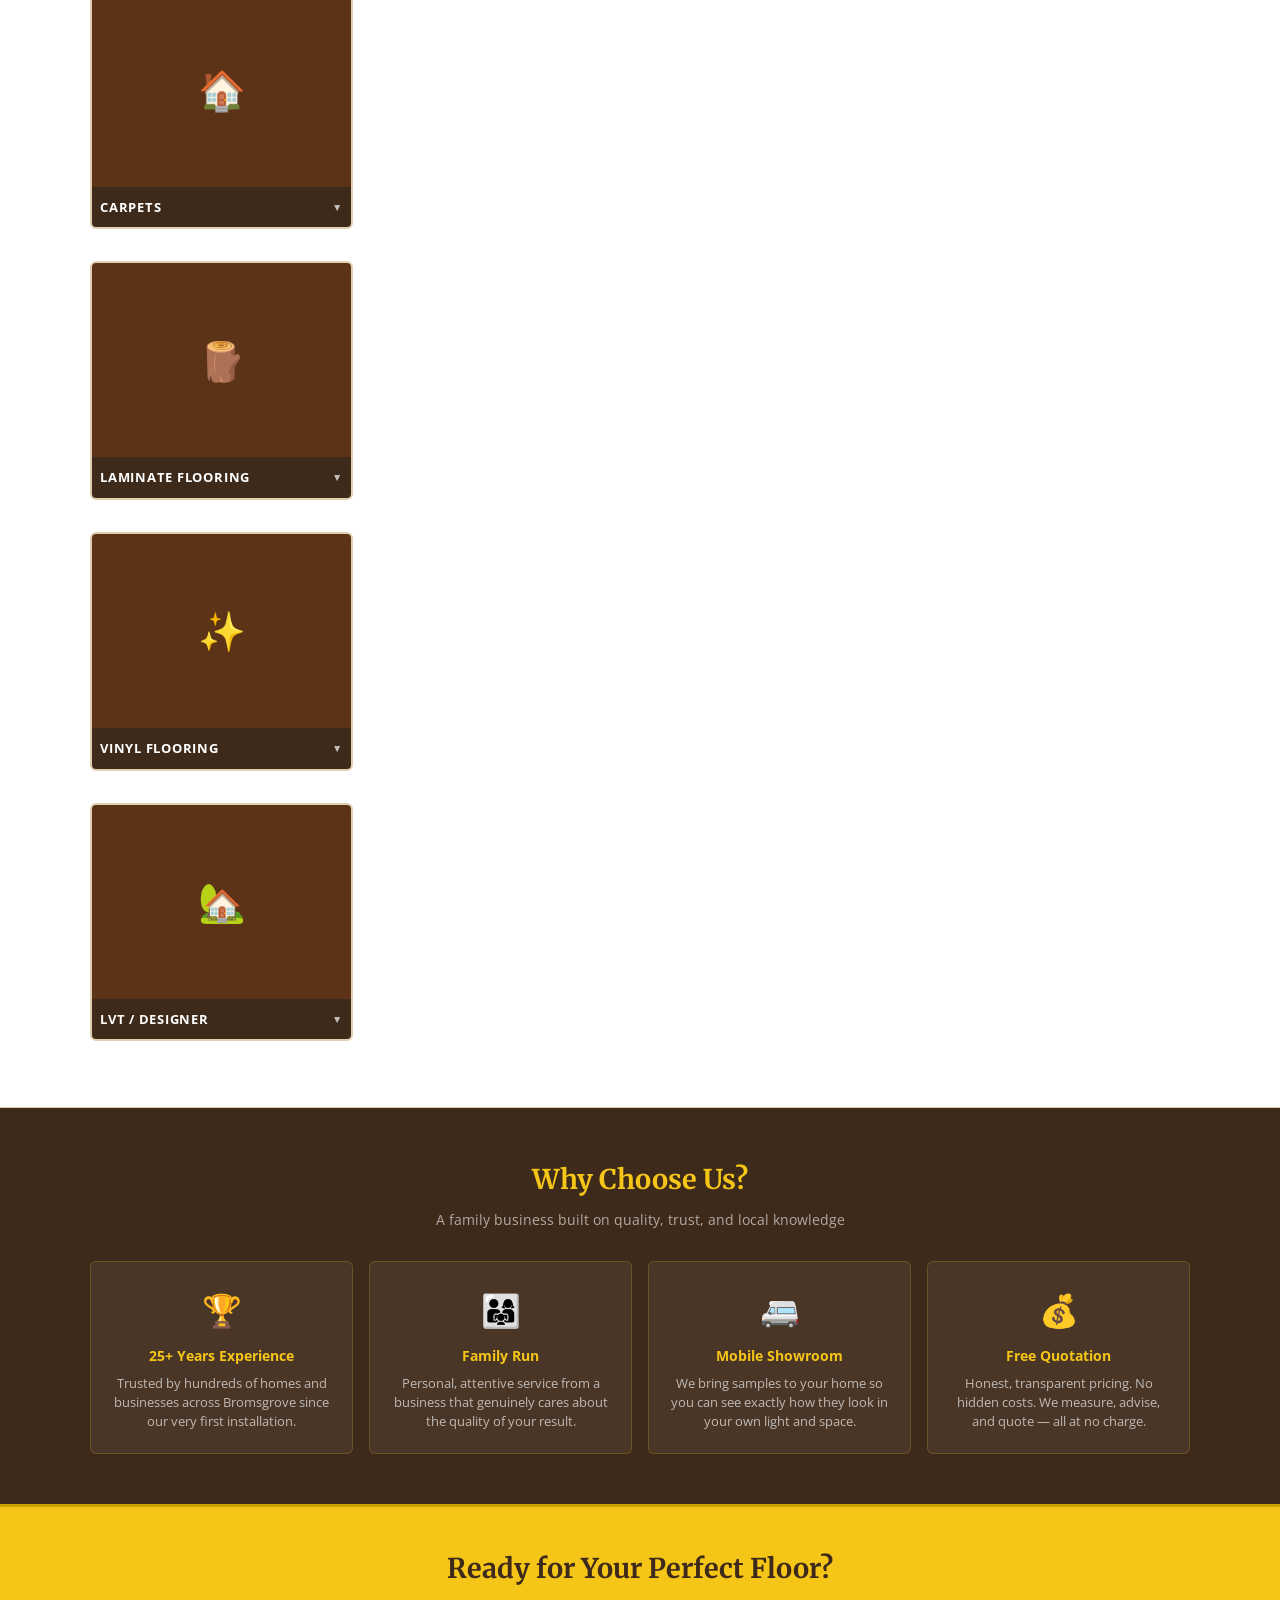
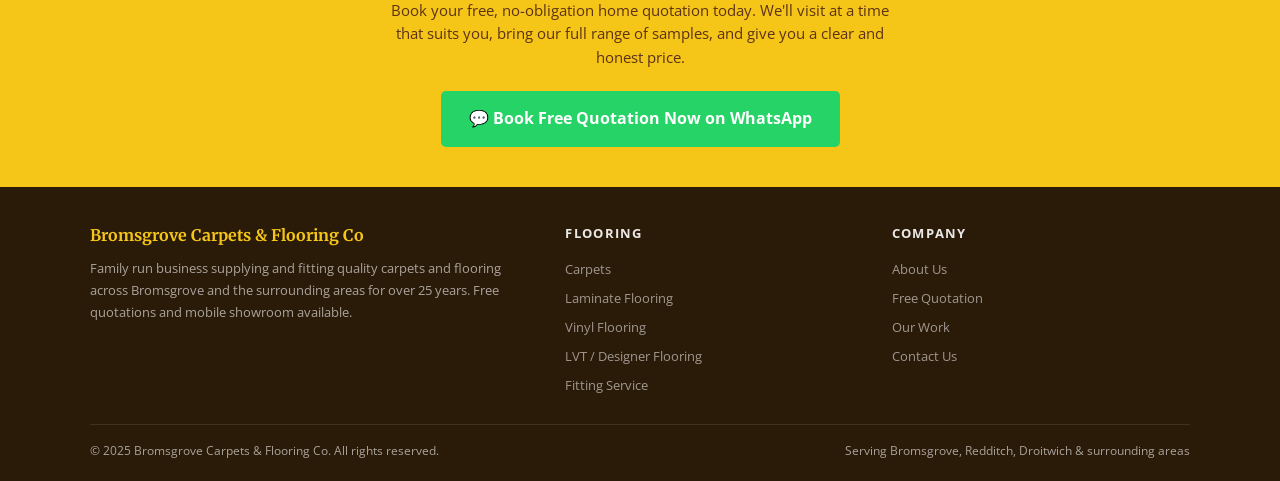
==== commit ebe17e84: "Merge gallery into flooring panels with accordion" ====
--- a/index.html
+++ b/index.html
@@ -18,7 +18,7 @@
   <div id="partial-banner"></div>
   <div id="partial-intro"></div>
   <div id="partial-panels"></div>
-  <div id="partial-gallery"></div>
+
   <div id="partial-why"></div>
   <div id="partial-cta"></div>
   <div id="partial-footer"></div>
--- a/css/styles.css
+++ b/css/styles.css
@@ -392,53 +392,80 @@
 }
 .panel:hover .panel-label { background: var(--yellow-dark); }
 
-/* ─── GALLERY ─── */
-.gallery-section {
-  padding: 50px 20px;
+/* ─── PANEL ACCORDION ─── */
+.panel {
+  cursor: pointer;
+  grid-column: span 1;
+}
+.panel.open .panel-label { background: var(--yellow-dark); }
+.panel.open .panel-arrow { transform: rotate(180deg); }
+
+.panel-label {
+  display: flex;
+  align-items: center;
+  justify-content: space-between;
+}
+.panel-arrow {
+  font-size: 0.65rem;
+  transition: transform 0.3s ease;
+  opacity: 0.7;
+}
+
+.panel-drawer {
+  grid-column: 1 / -1;
+  max-height: 0;
+  overflow: hidden;
+  transition: max-height 0.4s ease;
+}
+.drawer-inner {
   background: var(--cream);
-  border-bottom: 1px solid var(--border);
-}
-.gallery-grid {
-  max-width: 1100px;
-  margin: 0 auto;
+  border: 1px solid var(--border);
+  border-top: 3px solid var(--yellow);
+  border-radius: 0 0 6px 6px;
+  padding: 20px;
+}
+.drawer-grid {
   display: grid;
   grid-template-columns: 1fr 1fr;
-  gap: 12px;
-}
-@media (min-width: 640px) { .gallery-grid { grid-template-columns: repeat(3, 1fr); } }
-@media (min-width: 900px) { .gallery-grid { grid-template-columns: repeat(4, 1fr); } }
-.gallery-item {
-  aspect-ratio: 1;
+  gap: 10px;
+  margin-bottom: 14px;
+}
+@media (min-width: 640px) { .drawer-grid { grid-template-columns: repeat(3, 1fr); } }
+
+.drawer-photo {
+  aspect-ratio: 4/3;
   border-radius: 5px;
   overflow: hidden;
-  border: 2px solid transparent;
-  transition: border-color 0.2s, transform 0.2s;
   background: var(--brown-mid);
+}
+.drawer-photo img {
+  width: 100%; height: 100%;
+  object-fit: cover;
+  display: block;
+}
+.drawer-photo.placeholder {
   display: flex;
   flex-direction: column;
   align-items: center;
   justify-content: center;
   gap: 6px;
-  font-size: 2rem;
-}
-.gallery-item img { width: 100%; height: 100%; object-fit: cover; display: block; }
-.gallery-item:hover { border-color: var(--yellow); transform: scale(1.02); }
-.gallery-item span.lbl {
-  font-size: 0.7rem;
-  color: rgba(255,255,255,0.5);
-  text-transform: uppercase;
-  letter-spacing: 0.08em;
-}
-.gallery-add {
-  grid-column: 1 / -1;
-  background: white;
-  border: 2px dashed var(--yellow-dark);
-  border-radius: 5px;
-  padding: 18px;
-  text-align: center;
-  font-size: 0.82rem;
-  color: var(--text-light);
-  line-height: 1.6;
+  font-size: 1.6rem;
+  border: 2px dashed rgba(255,255,255,0.2);
+}
+.ph-label {
+  font-size: 0.68rem;
+  color: rgba(255,255,255,0.45);
+  text-transform: uppercase;
+  letter-spacing: 0.07em;
+  font-family: 'Open Sans', sans-serif;
+}
+.drawer-desc {
+  font-size: 0.88rem;
+  color: var(--text-mid);
+  line-height: 1.65;
+  border-top: 1px solid var(--border);
+  padding-top: 12px;
+  margin-top: 4px;
 }
 
 /* ─── WHY US ─── */
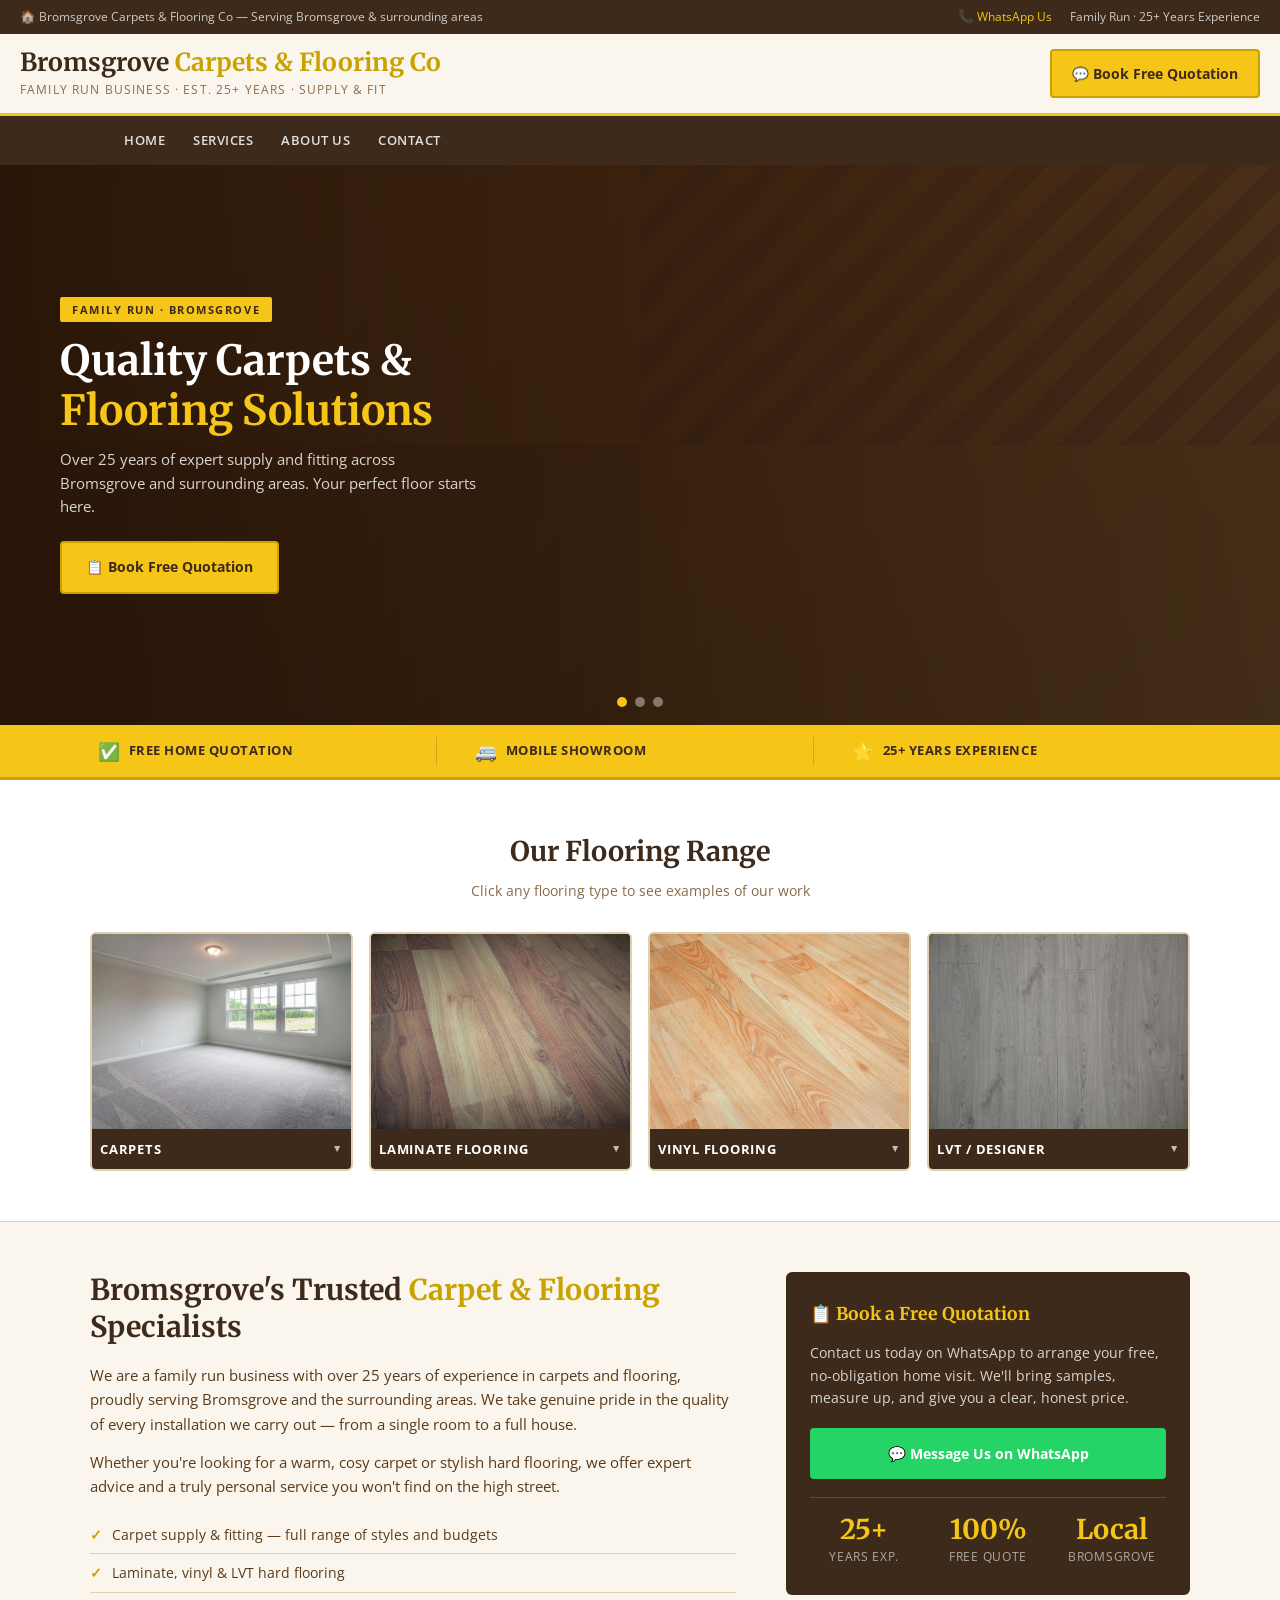
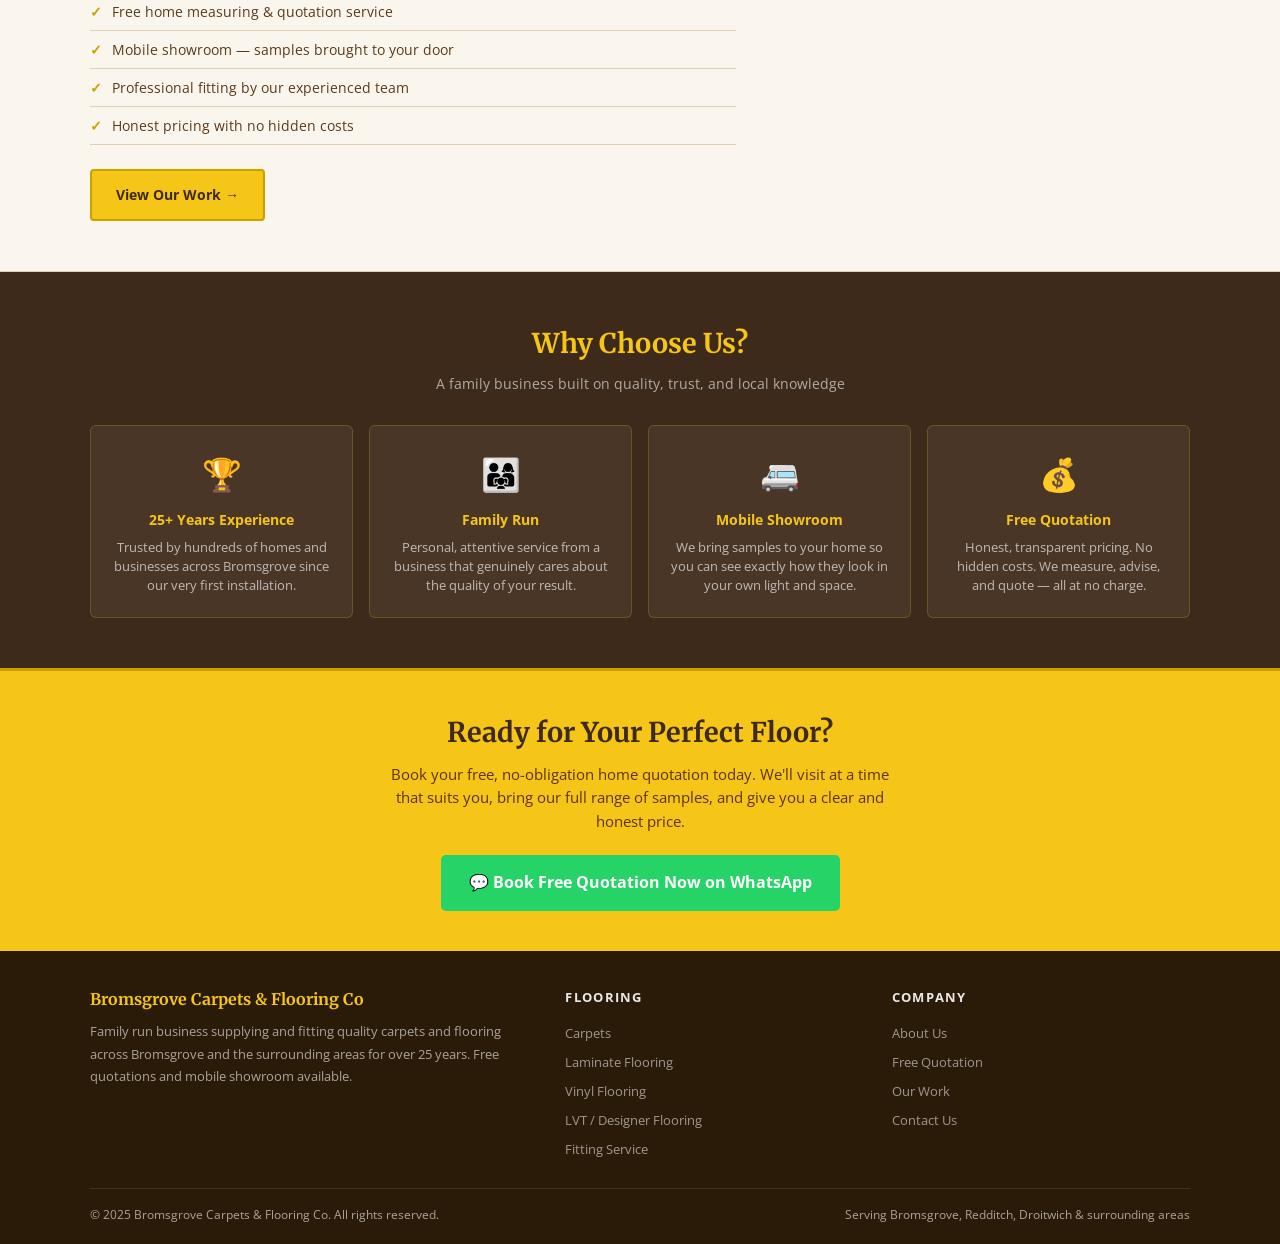
==== commit 157b21de: "Reorder page sections to match nav" ====
--- a/index.html
+++ b/index.html
@@ -16,9 +16,8 @@
   <div id="partial-nav"></div>
   <div id="partial-hero"></div>
   <div id="partial-banner"></div>
+  <div id="partial-panels"></div>
   <div id="partial-intro"></div>
-  <div id="partial-panels"></div>
-
   <div id="partial-why"></div>
   <div id="partial-cta"></div>
   <div id="partial-footer"></div>
--- a/css/styles.css
+++ b/css/styles.css
@@ -224,29 +224,41 @@
 /* ─── YELLOW BANNER ─── */
 .banner {
   background: var(--yellow);
-  padding: 16px 20px;
+  padding: 12px 20px;
   border-bottom: 3px solid var(--yellow-dark);
 }
 .banner-inner {
   max-width: 1100px;
   margin: 0 auto;
   display: flex;
-  flex-wrap: wrap;
-  gap: 10px 30px;
-  align-items: center;
-  justify-content: center;
+  flex-wrap: nowrap;
+  gap: 0;
+  align-items: center;
+  justify-content: space-around;
 }
 .banner-item {
   display: flex;
-  align-items: center;
-  gap: 8px;
+  flex-direction: column;
+  align-items: center;
+  gap: 3px;
   font-weight: 700;
-  font-size: 0.82rem;
+  font-size: 0.7rem;
   color: var(--brown);
   text-transform: uppercase;
-  letter-spacing: 0.06em;
-}
-.banner-item .icon { font-size: 1.1rem; }
+  letter-spacing: 0.04em;
+  text-align: center;
+  flex: 1;
+  padding: 0 8px;
+  border-right: 1px solid rgba(62,42,26,0.2);
+}
+.banner-item:last-child { border-right: none; }
+.banner-item .icon { font-size: 1.3rem; }
+
+@media (min-width: 640px) {
+  .banner-inner { flex-wrap: wrap; gap: 10px 30px; justify-content: center; }
+  .banner-item { flex-direction: row; font-size: 0.82rem; gap: 8px; }
+  .banner-item .icon { font-size: 1.1rem; }
+}
 
 /* ─── INTRO / ABOUT ─── */
 .intro {
@@ -374,10 +386,19 @@
 .panel-img {
   aspect-ratio: 4/3;
   background: var(--brown-mid);
-  display: flex;
-  align-items: center;
-  justify-content: center;
-  font-size: 2.4rem;
+  display: block;
+  overflow: hidden;
+  width: 100%;
+  position: relative;
+}
+.panel-img img {
+  position: absolute;
+  top: 0; left: 0;
+  width: 100%;
+  height: 100%;
+  object-fit: cover;
+  object-position: center;
+  display: block;
 }
 .panel-label {
   background: var(--brown);
@@ -572,16 +593,45 @@
 
 /* ─── MOBILE NAV ─── */
 @media (max-width: 700px) {
-  .topbar-right { display: none; }
-  .nav-links { display: none; flex-direction: column; width: 100%; }
-  .nav-links.open { display: flex; }
-  .nav-links li a { padding: 13px 20px; border-bottom: 1px solid rgba(255,255,255,0.06); }
-  .nav-mobile-btn { display: block; }
+  .topbar { display: none; }
+  header { display: none; }
+
+  nav { position: sticky; top: 0; z-index: 100; }
+
+  .nav-inner {
+    flex-wrap: wrap;
+    padding: 0 16px;
+  }
+
   .nav-logo-small {
     color: var(--yellow);
-    font-size: 0.82rem;
+    font-size: 0.92rem;
     font-weight: 700;
     font-family: 'Merriweather', serif;
+    padding: 14px 0;
+    flex: 1;
   }
-}
+
+  .nav-mobile-btn { display: block; padding: 14px 0; }
+
+  .nav-links {
+    display: none;
+    flex-direction: column;
+    width: 100%;
+    flex-basis: 100%;
+    background: var(--brown);
+    border-top: 1px solid rgba(255,255,255,0.1);
+  }
+
+  .nav-links.open { display: flex; }
+
+  .nav-links li { width: 100%; }
+
+  .nav-links li a {
+    padding: 14px 16px;
+    border-bottom: 1px solid rgba(255,255,255,0.06);
+    font-size: 0.88rem;
+  }
+}
+
 @media (min-width: 701px) { .nav-logo-small { display: none; } }
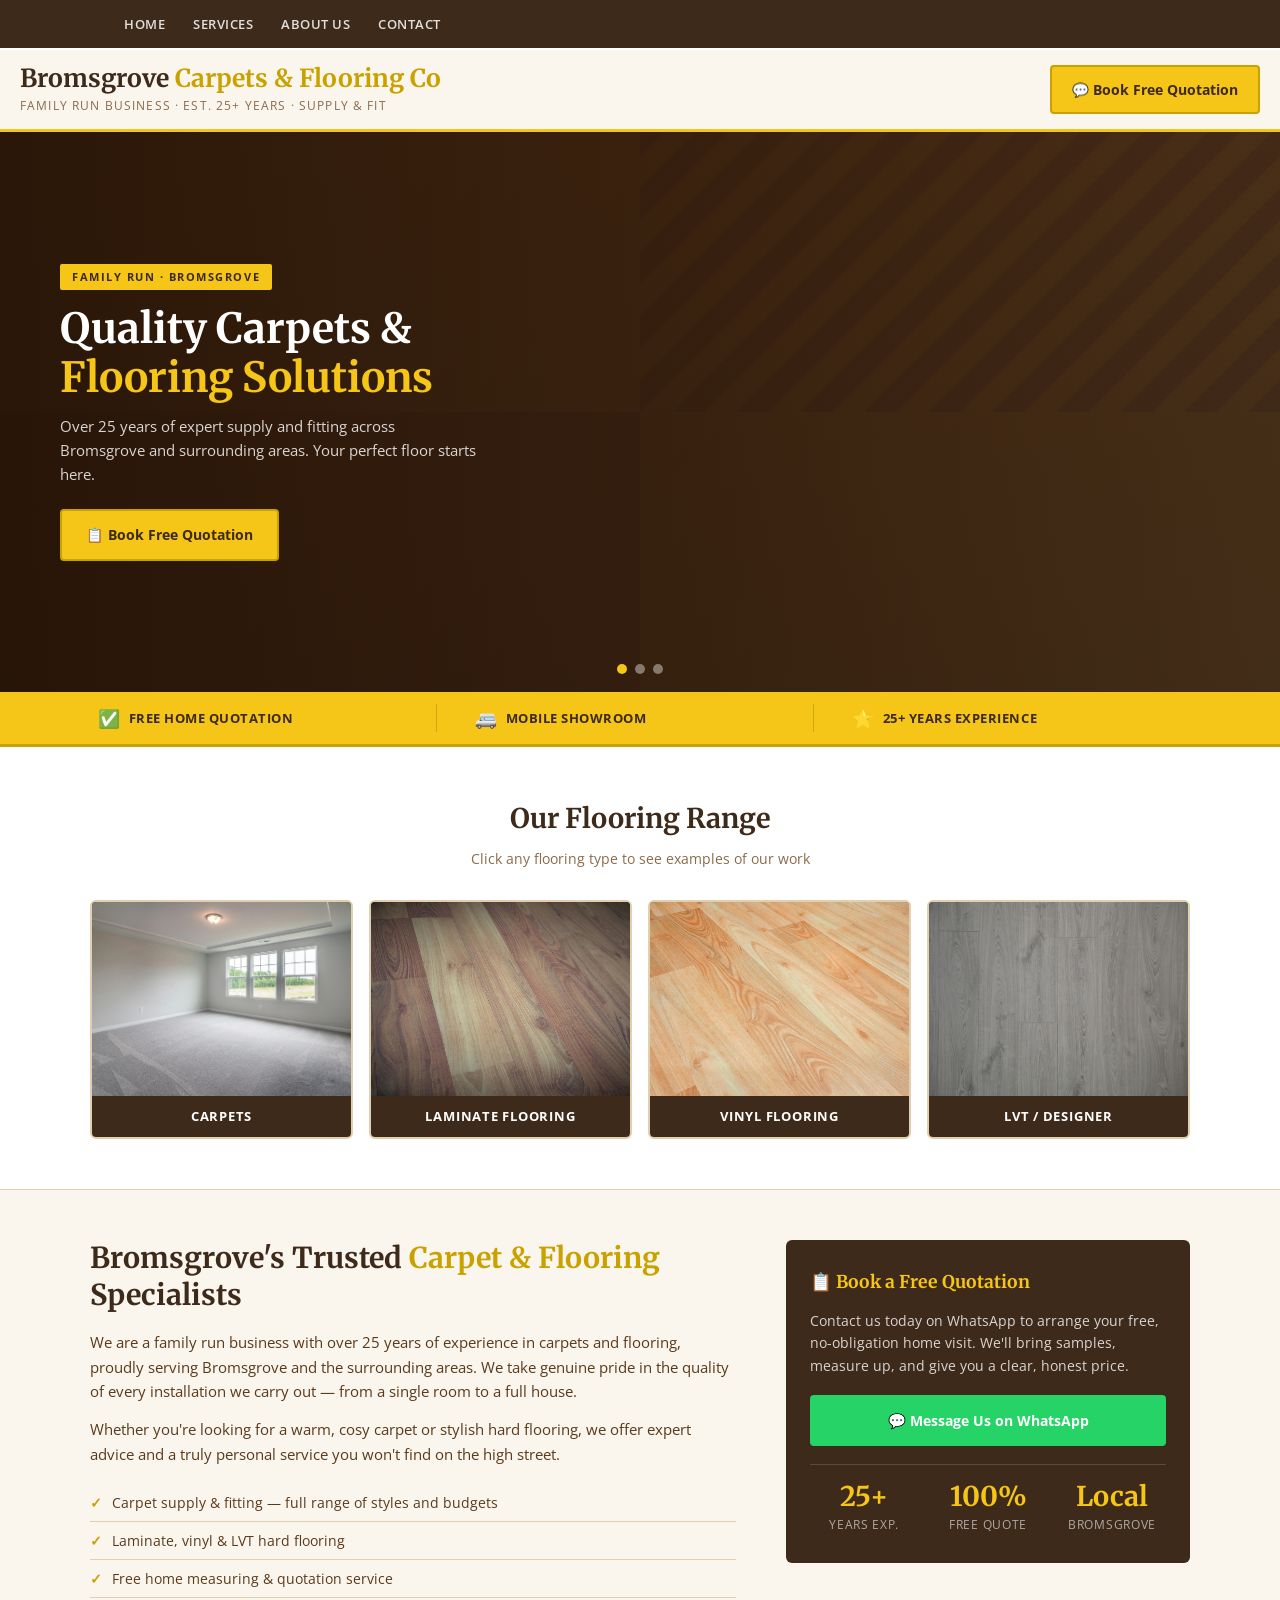
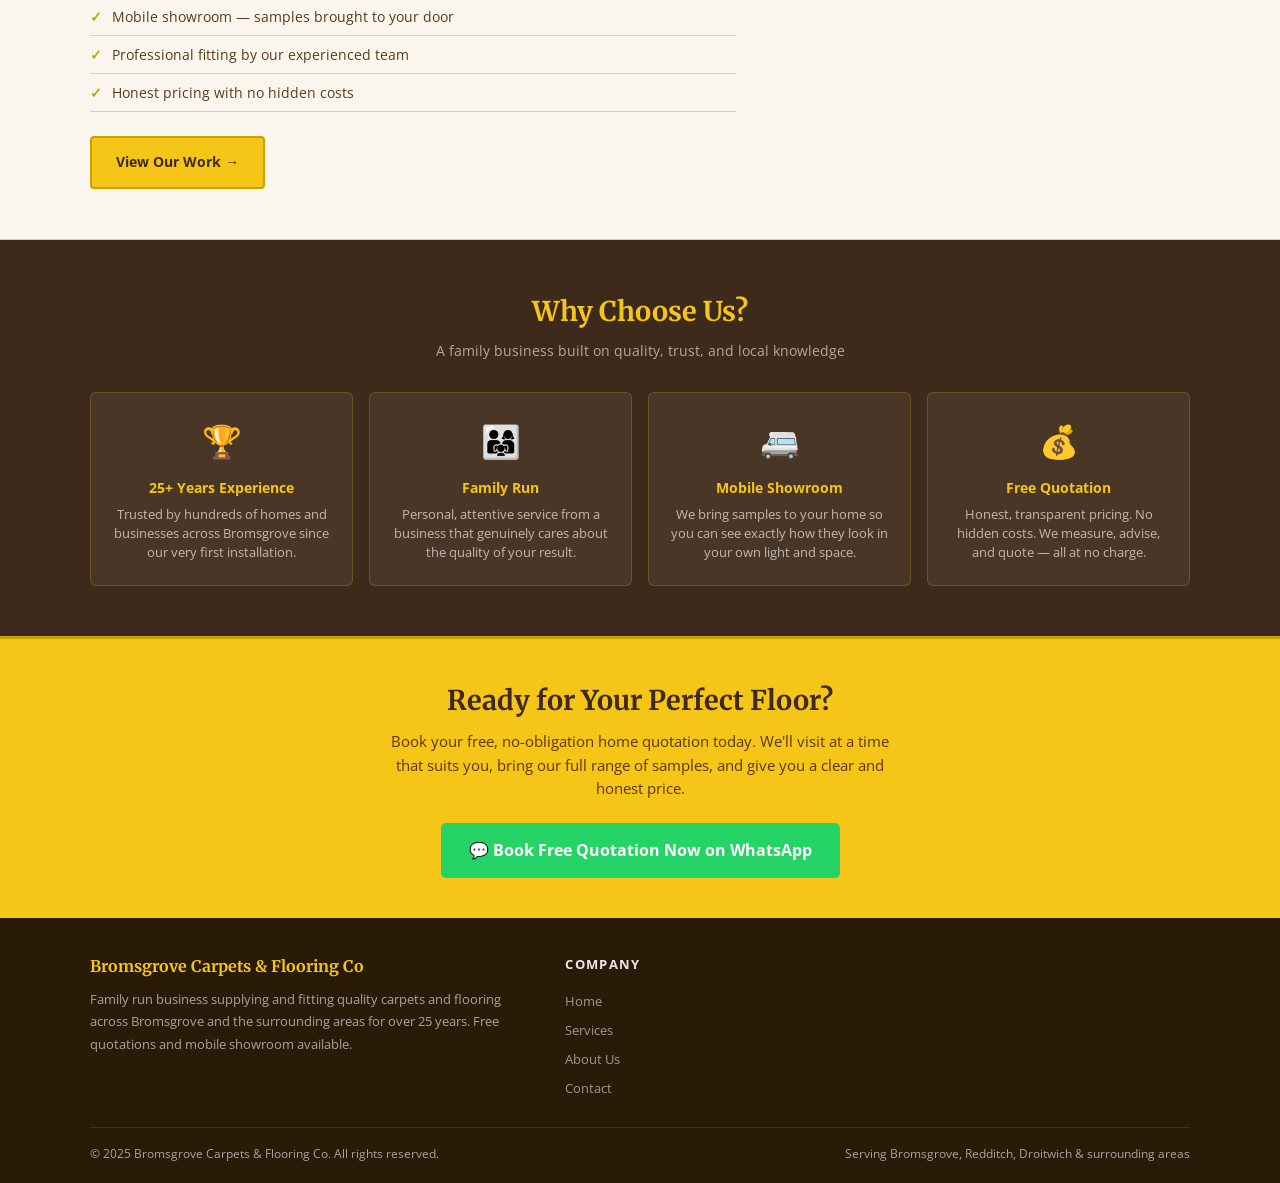
==== commit e8688d1d: "Add local business structured data and stronger SEO meta tags" ====
--- a/index.html
+++ b/index.html
@@ -3,12 +3,16 @@
 <head>
   <meta charset="UTF-8">
   <meta name="viewport" content="width=device-width, initial-scale=1.0">
-  <meta name="description" content="Bromsgrove Carpets & Flooring Co – Family run business with over 25 years of experience supplying and fitting carpets and flooring in Bromsgrove. Free quotation & mobile showroom.">
-  <meta name="keywords" content="carpets Bromsgrove, flooring Bromsgrove, carpet fitting Bromsgrove, flooring company Bromsgrove, carpet fitter Bromsgrove, free quotation flooring Bromsgrove">
-  <title>Bromsgrove Carpets & Flooring Co | Carpet & Flooring Fitters Bromsgrove</title>
+  <meta name="description" content="Bromsgrove Carpets & Flooring Co — Family run carpet and flooring fitters serving Bromsgrove, Redditch, Droitwich & surrounding areas. Free home quotation, mobile showroom, supply & fit. 25+ years experience.">
+  <meta name="keywords" content="carpets Bromsgrove, flooring Bromsgrove, carpet fitter Bromsgrove, carpet fitting Bromsgrove, laminate flooring Bromsgrove, vinyl flooring Bromsgrove, LVT flooring Bromsgrove, flooring company Bromsgrove, carpet supply fit Bromsgrove, free carpet quotation Bromsgrove, flooring fitters Worcestershire">
+  <meta name="robots" content="index, follow">
+  <meta name="geo.region" content="GB-WOR">
+  <meta name="geo.placename" content="Bromsgrove">
+  <title>Carpets & Flooring Bromsgrove | Supply & Fit | Free Quotation | Bromsgrove Carpets & Flooring Co</title>
   <link rel="preconnect" href="https://fonts.googleapis.com">
   <link href="https://fonts.googleapis.com/css2?family=Merriweather:wght@400;700&family=Open+Sans:wght@300;400;600;700&display=swap" rel="stylesheet">
   <link rel="stylesheet" href="css/styles.css">
+  <link rel="icon" type="image/svg+xml" href="favicon.svg">
 </head>
 <body>
   <div id="partial-topbar"></div>
--- a/css/styles.css
+++ b/css/styles.css
@@ -87,10 +87,16 @@
 /* ─── NAV ─── */
 nav {
   background: var(--brown);
-  position: sticky;
+  position: fixed;
   top: 0;
-  z-index: 100;
-}
+  left: 0;
+  right: 0;
+  z-index: 500;
+}
+
+/* Push page content down so it doesn't hide under the fixed nav */
+body { padding-top: 48px; }
+@media (min-width: 701px) { body { padding-top: 50px; } }
 .nav-inner {
   display: flex;
   align-items: center;
@@ -417,41 +423,35 @@
 .panel {
   cursor: pointer;
   grid-column: span 1;
-}
-.panel.open .panel-label { background: var(--yellow-dark); }
-.panel.open .panel-arrow { transform: rotate(180deg); }
-
+  position: relative;
+}
 .panel-label {
   display: flex;
   align-items: center;
-  justify-content: space-between;
-}
-.panel-arrow {
-  font-size: 0.65rem;
-  transition: transform 0.3s ease;
-  opacity: 0.7;
-}
-
-.panel-drawer {
-  grid-column: 1 / -1;
-  max-height: 0;
-  overflow: hidden;
-  transition: max-height 0.4s ease;
-}
-.drawer-inner {
-  background: var(--cream);
-  border: 1px solid var(--border);
-  border-top: 3px solid var(--yellow);
-  border-radius: 0 0 6px 6px;
-  padding: 20px;
-}
-.drawer-grid {
-  display: grid;
-  grid-template-columns: 1fr 1fr;
-  gap: 10px;
-  margin-bottom: 14px;
-}
-@media (min-width: 640px) { .drawer-grid { grid-template-columns: repeat(3, 1fr); } }
+  justify-content: center;
+}
+.panel-arrow { display: none; }
+
+.panel-drawer { display: none; }
+
+.panel-img::after {
+  content: '📷 View Photos';
+  position: absolute;
+  inset: 0;
+  background: rgba(62,42,26,0.7);
+  color: var(--yellow);
+  font-size: 0.85rem;
+  font-weight: 700;
+  font-family: 'Open Sans', sans-serif;
+  display: flex;
+  align-items: center;
+  justify-content: center;
+  opacity: 0;
+  transition: opacity 0.2s;
+  letter-spacing: 0.06em;
+  text-transform: uppercase;
+}
+.panel:hover .panel-img::after { opacity: 1; }
 
 .drawer-photo {
   aspect-ratio: 4/3;
@@ -480,6 +480,97 @@
   letter-spacing: 0.07em;
   font-family: 'Open Sans', sans-serif;
 }
+.drawer-photo:not(.placeholder) { cursor: zoom-in; }
+
+/* ─── LIGHTBOX ─── */
+#lightbox {
+  display: none;
+  position: fixed;
+  inset: 0;
+  z-index: 1000;
+  align-items: center;
+  justify-content: center;
+}
+#lightbox.active { display: flex; }
+
+#lb-overlay {
+  position: absolute;
+  inset: 0;
+  background: rgba(0,0,0,0.92);
+}
+
+#lb-img-wrap {
+  position: relative;
+  z-index: 2;
+  max-width: 92vw;
+  max-height: 88vh;
+  display: flex;
+  align-items: center;
+  justify-content: center;
+}
+
+#lb-img {
+  max-width: 92vw;
+  max-height: 85vh;
+  object-fit: contain;
+  border-radius: 4px;
+  display: block;
+}
+
+#lb-close {
+  position: absolute;
+  top: 16px; right: 16px;
+  z-index: 3;
+  background: rgba(255,255,255,0.15);
+  border: none;
+  color: white;
+  font-size: 1.2rem;
+  width: 38px; height: 38px;
+  border-radius: 50%;
+  cursor: pointer;
+  display: flex;
+  align-items: center;
+  justify-content: center;
+  transition: background 0.2s;
+}
+#lb-close:hover { background: rgba(255,255,255,0.3); }
+
+#lb-prev, #lb-next {
+  position: absolute;
+  top: 50%;
+  transform: translateY(-50%);
+  z-index: 3;
+  background: rgba(255,255,255,0.15);
+  border: none;
+  color: white;
+  font-size: 2rem;
+  width: 48px; height: 48px;
+  border-radius: 50%;
+  cursor: pointer;
+  display: flex;
+  align-items: center;
+  justify-content: center;
+  transition: background 0.2s;
+  line-height: 1;
+}
+#lb-prev { left: 12px; }
+#lb-next { right: 12px; }
+#lb-prev:hover, #lb-next:hover { background: rgba(255,255,255,0.3); }
+
+#lb-counter {
+  position: absolute;
+  bottom: 16px;
+  left: 50%;
+  transform: translateX(-50%);
+  z-index: 3;
+  color: rgba(255,255,255,0.7);
+  font-size: 0.82rem;
+  font-family: 'Open Sans', sans-serif;
+  background: rgba(0,0,0,0.4);
+  padding: 4px 12px;
+  border-radius: 20px;
+}
+
 .drawer-desc {
   font-size: 0.88rem;
   color: var(--text-mid);
@@ -596,11 +687,16 @@
   .topbar { display: none; }
   header { display: none; }
 
-  nav { position: sticky; top: 0; z-index: 100; }
+  nav { z-index: 500; }
 
   .nav-inner {
-    flex-wrap: wrap;
+    display: flex;
+    flex-direction: row;
+    flex-wrap: nowrap;
+    align-items: center;
+    justify-content: space-between;
     padding: 0 16px;
+    position: relative;
   }
 
   .nav-logo-small {
@@ -612,15 +708,25 @@
     flex: 1;
   }
 
-  .nav-mobile-btn { display: block; padding: 14px 0; }
+  .nav-mobile-btn {
+    display: flex;
+    align-items: center;
+    justify-content: center;
+    padding: 14px 0;
+    flex-shrink: 0;
+  }
 
   .nav-links {
     display: none;
     flex-direction: column;
-    width: 100%;
-    flex-basis: 100%;
+    position: absolute;
+    top: 100%;
+    left: 0;
+    right: 0;
     background: var(--brown);
     border-top: 1px solid rgba(255,255,255,0.1);
+    z-index: 99;
+    box-shadow: 0 4px 12px rgba(0,0,0,0.3);
   }
 
   .nav-links.open { display: flex; }
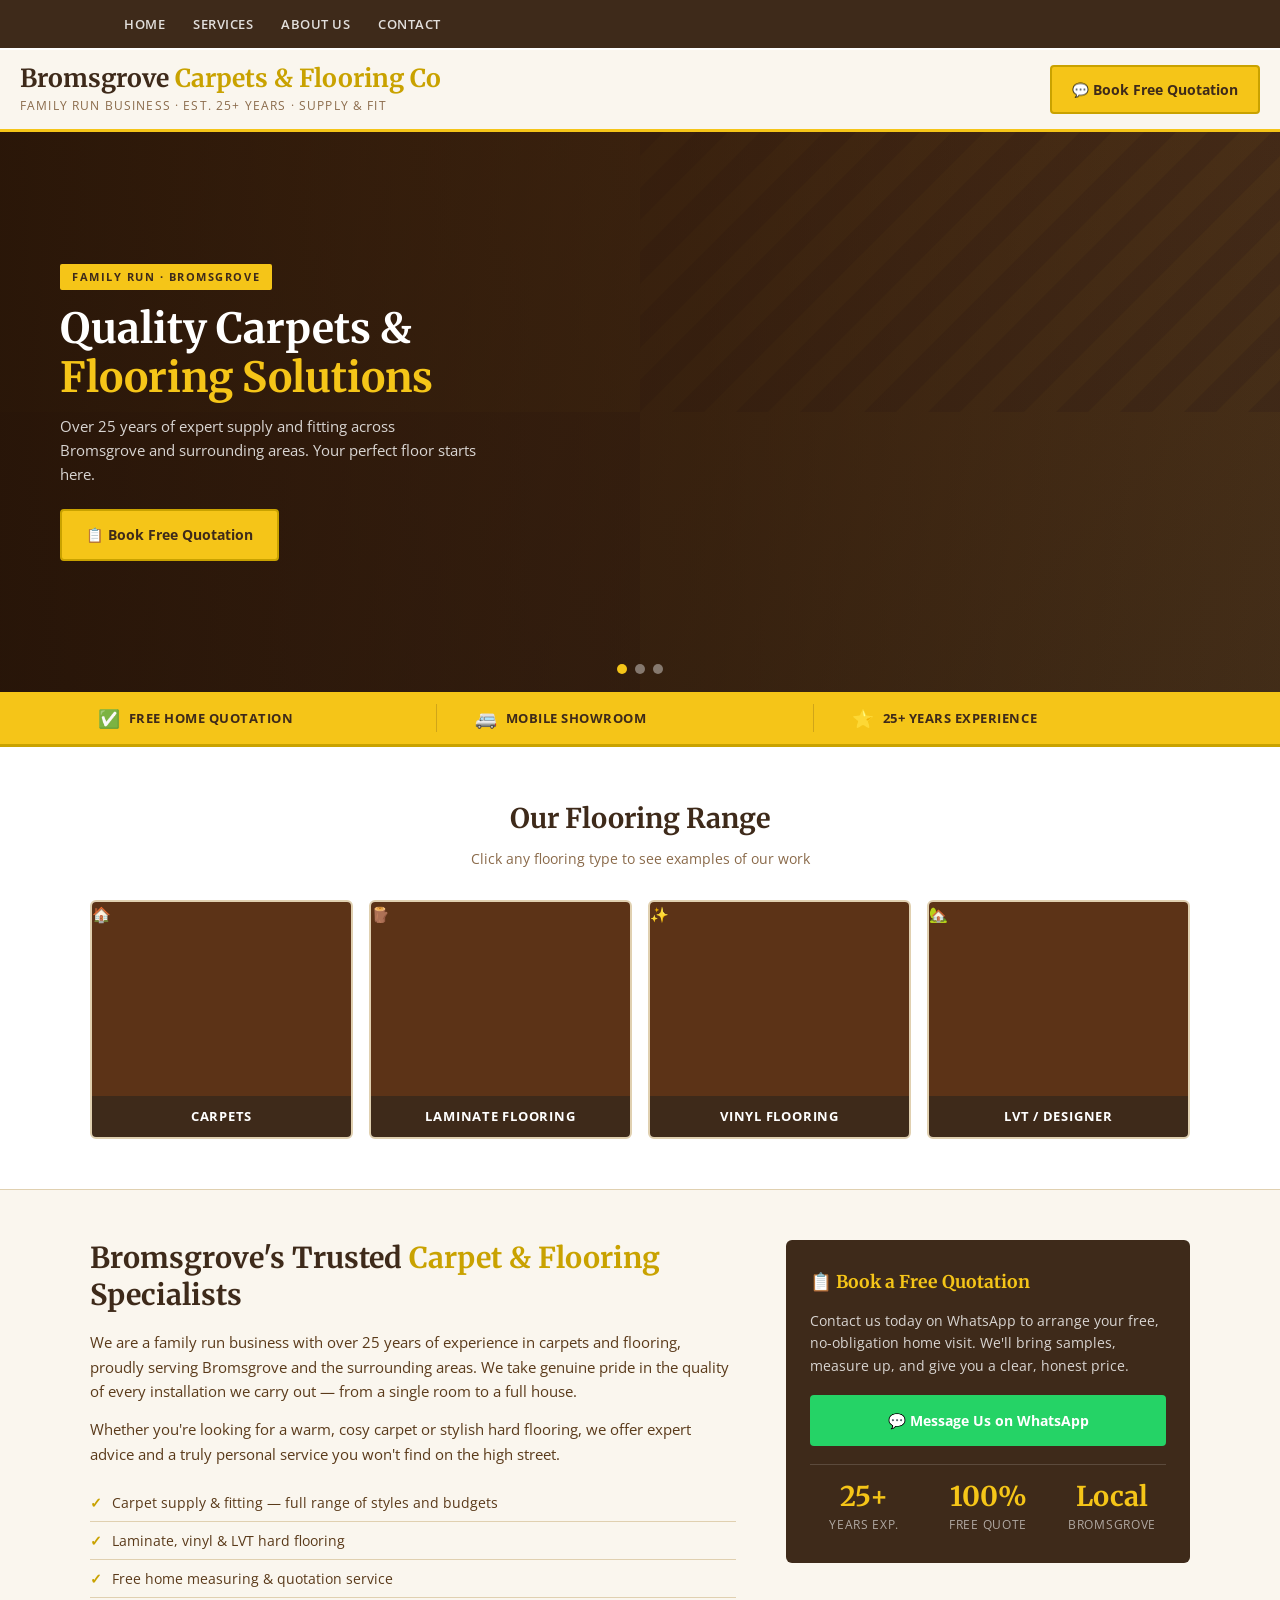
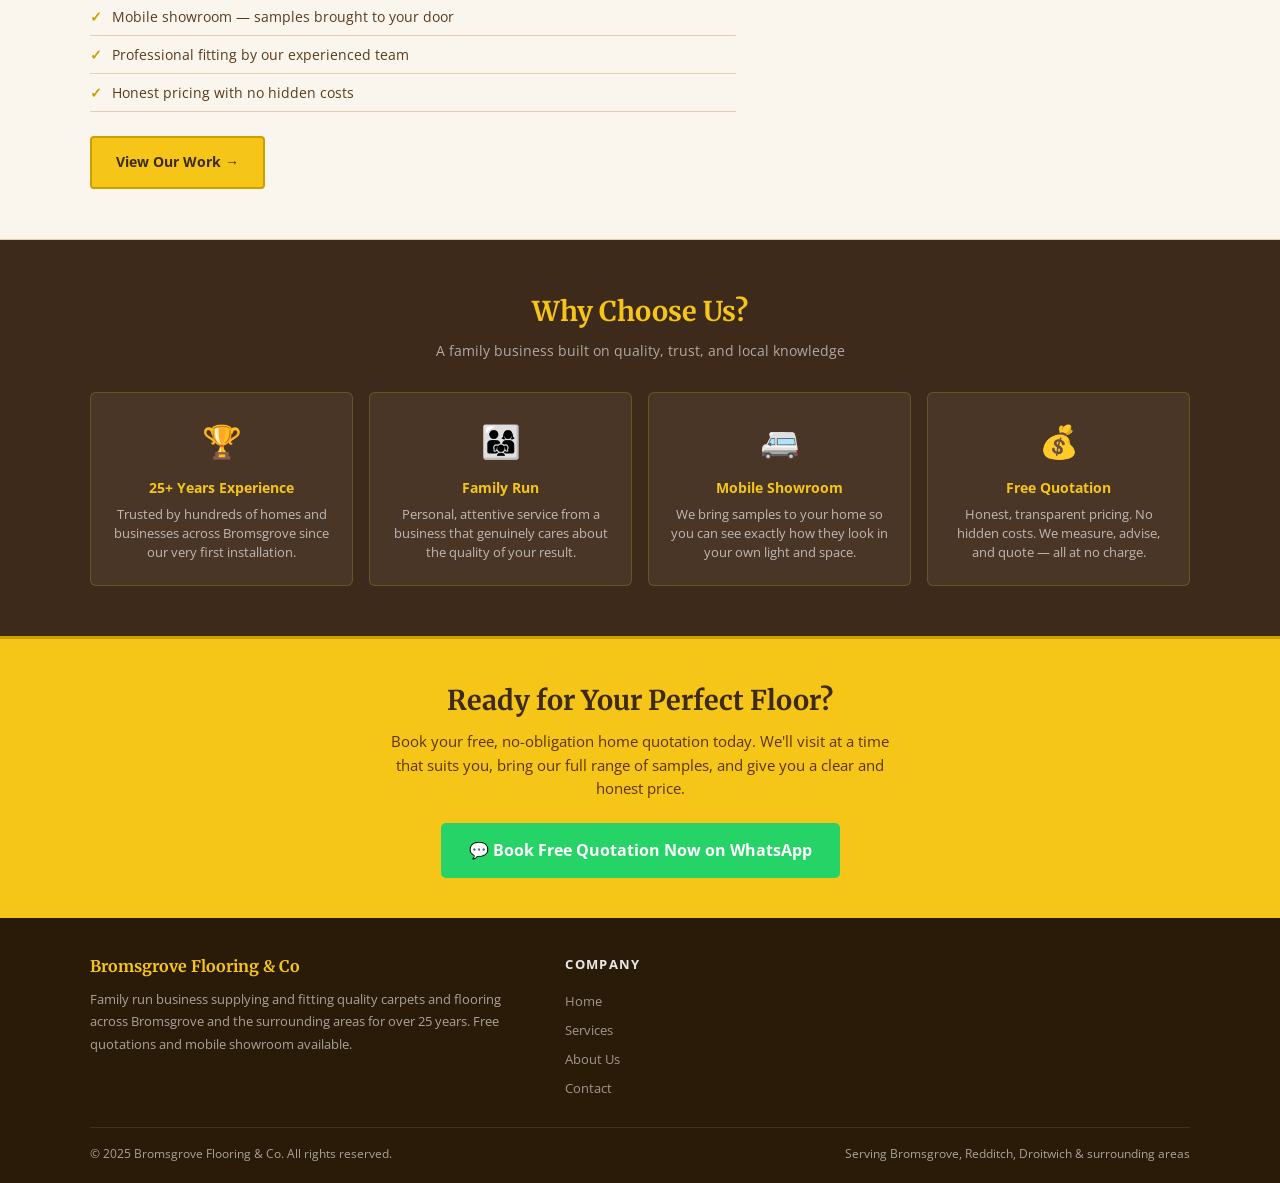
==== commit fca3ea82: "Rename to Bromsgrove Flooring & Co, update phone number" ====
--- a/index.html
+++ b/index.html
@@ -3,12 +3,12 @@
 <head>
   <meta charset="UTF-8">
   <meta name="viewport" content="width=device-width, initial-scale=1.0">
-  <meta name="description" content="Bromsgrove Carpets & Flooring Co — Family run carpet and flooring fitters serving Bromsgrove, Redditch, Droitwich & surrounding areas. Free home quotation, mobile showroom, supply & fit. 25+ years experience.">
+  <meta name="description" content="Bromsgrove Flooring & Co — Family run carpet and flooring fitters serving Bromsgrove, Redditch, Droitwich & surrounding areas. Free home quotation, mobile showroom, supply & fit. 25+ years experience.">
   <meta name="keywords" content="carpets Bromsgrove, flooring Bromsgrove, carpet fitter Bromsgrove, carpet fitting Bromsgrove, laminate flooring Bromsgrove, vinyl flooring Bromsgrove, LVT flooring Bromsgrove, flooring company Bromsgrove, carpet supply fit Bromsgrove, free carpet quotation Bromsgrove, flooring fitters Worcestershire">
   <meta name="robots" content="index, follow">
   <meta name="geo.region" content="GB-WOR">
   <meta name="geo.placename" content="Bromsgrove">
-  <title>Carpets & Flooring Bromsgrove | Supply & Fit | Free Quotation | Bromsgrove Carpets & Flooring Co</title>
+  <title>Carpets & Flooring Bromsgrove | Supply & Fit | Free Quotation | Bromsgrove Flooring & Co</title>
   <link rel="preconnect" href="https://fonts.googleapis.com">
   <link href="https://fonts.googleapis.com/css2?family=Merriweather:wght@400;700&family=Open+Sans:wght@300;400;600;700&display=swap" rel="stylesheet">
   <link rel="stylesheet" href="css/styles.css">
